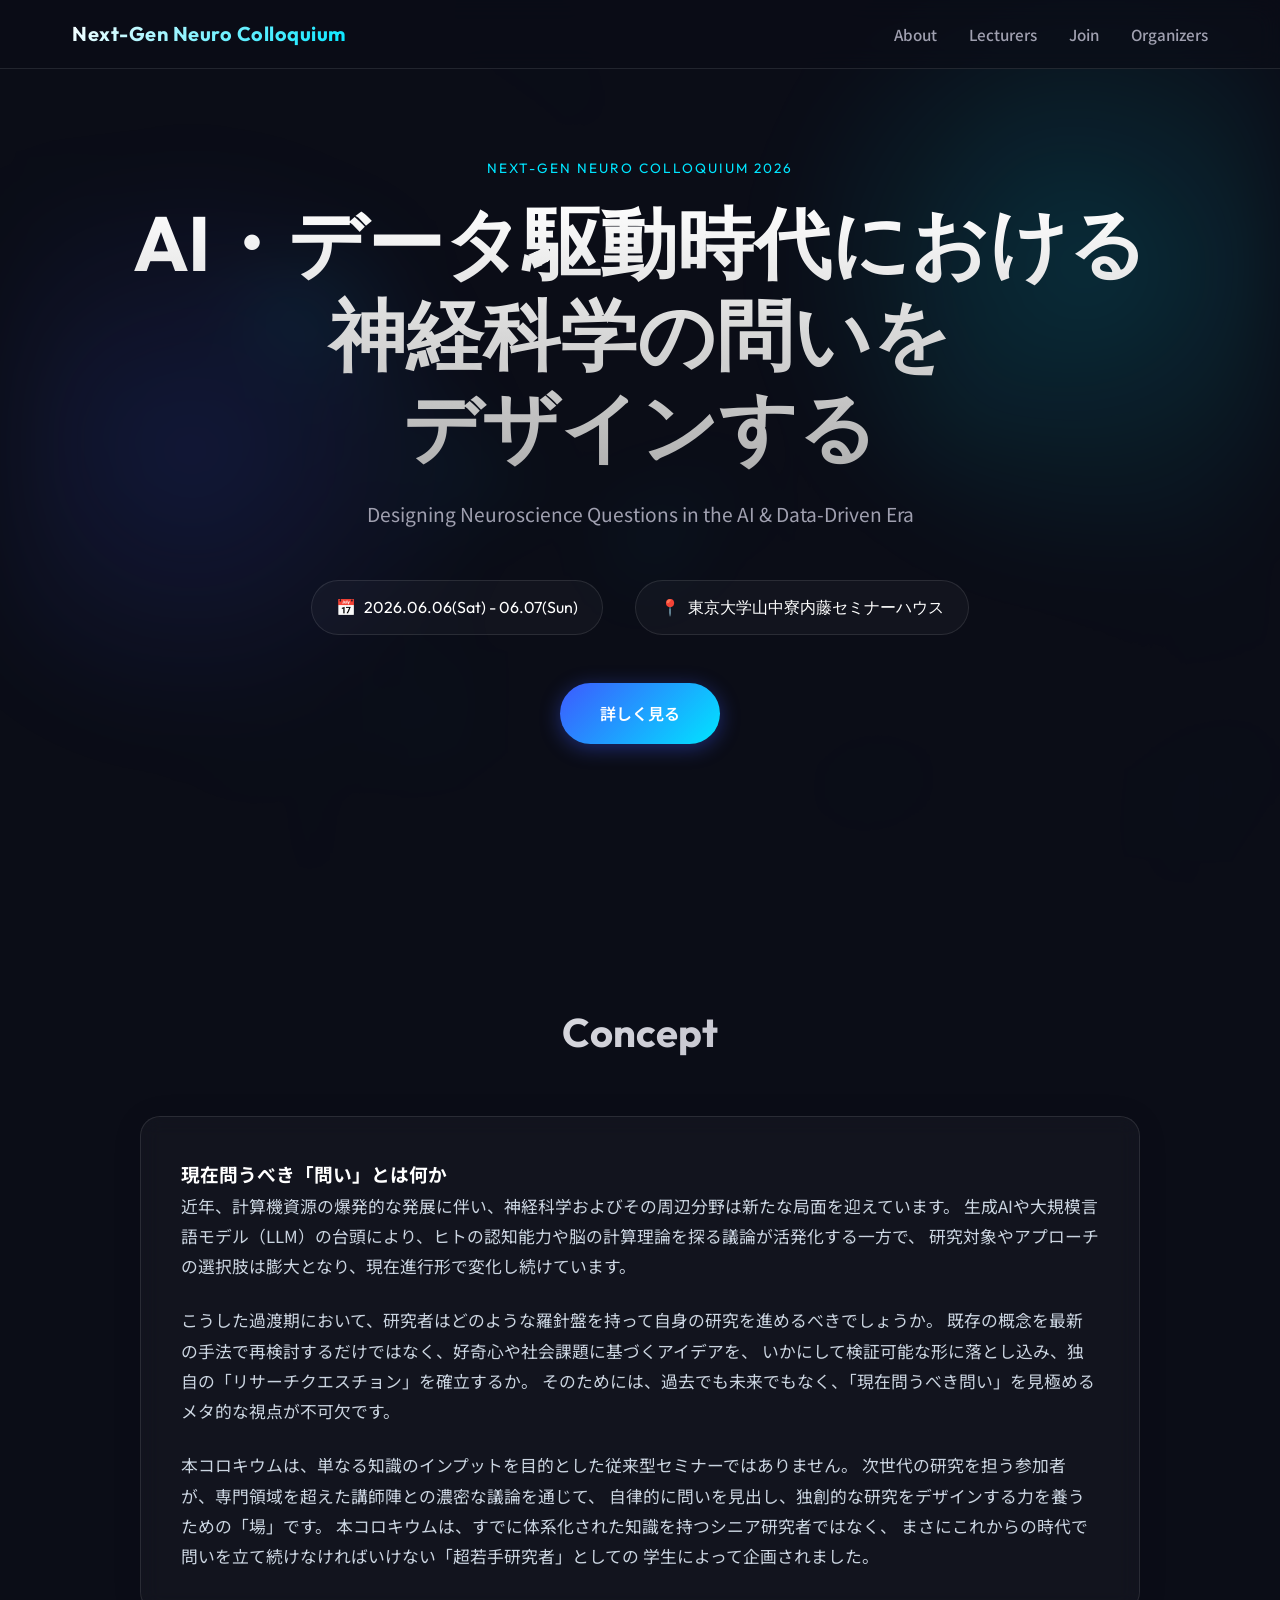
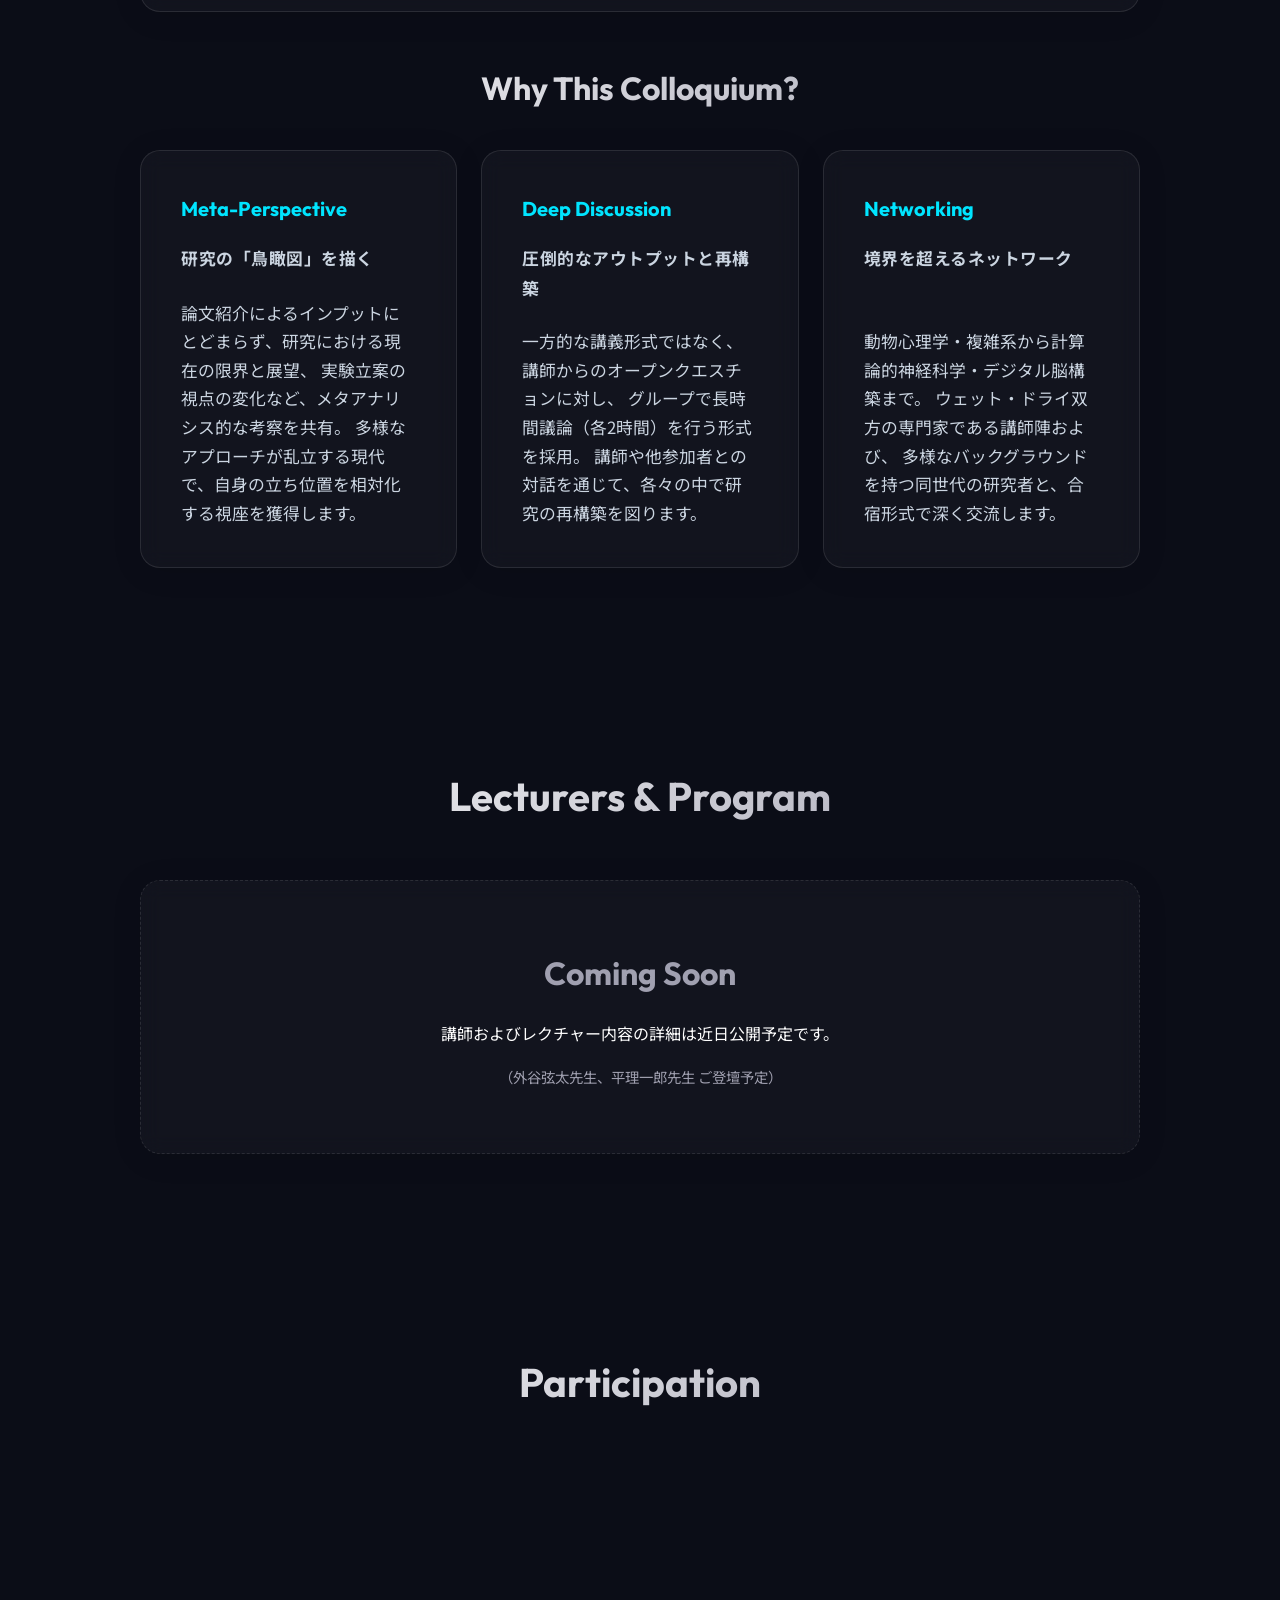
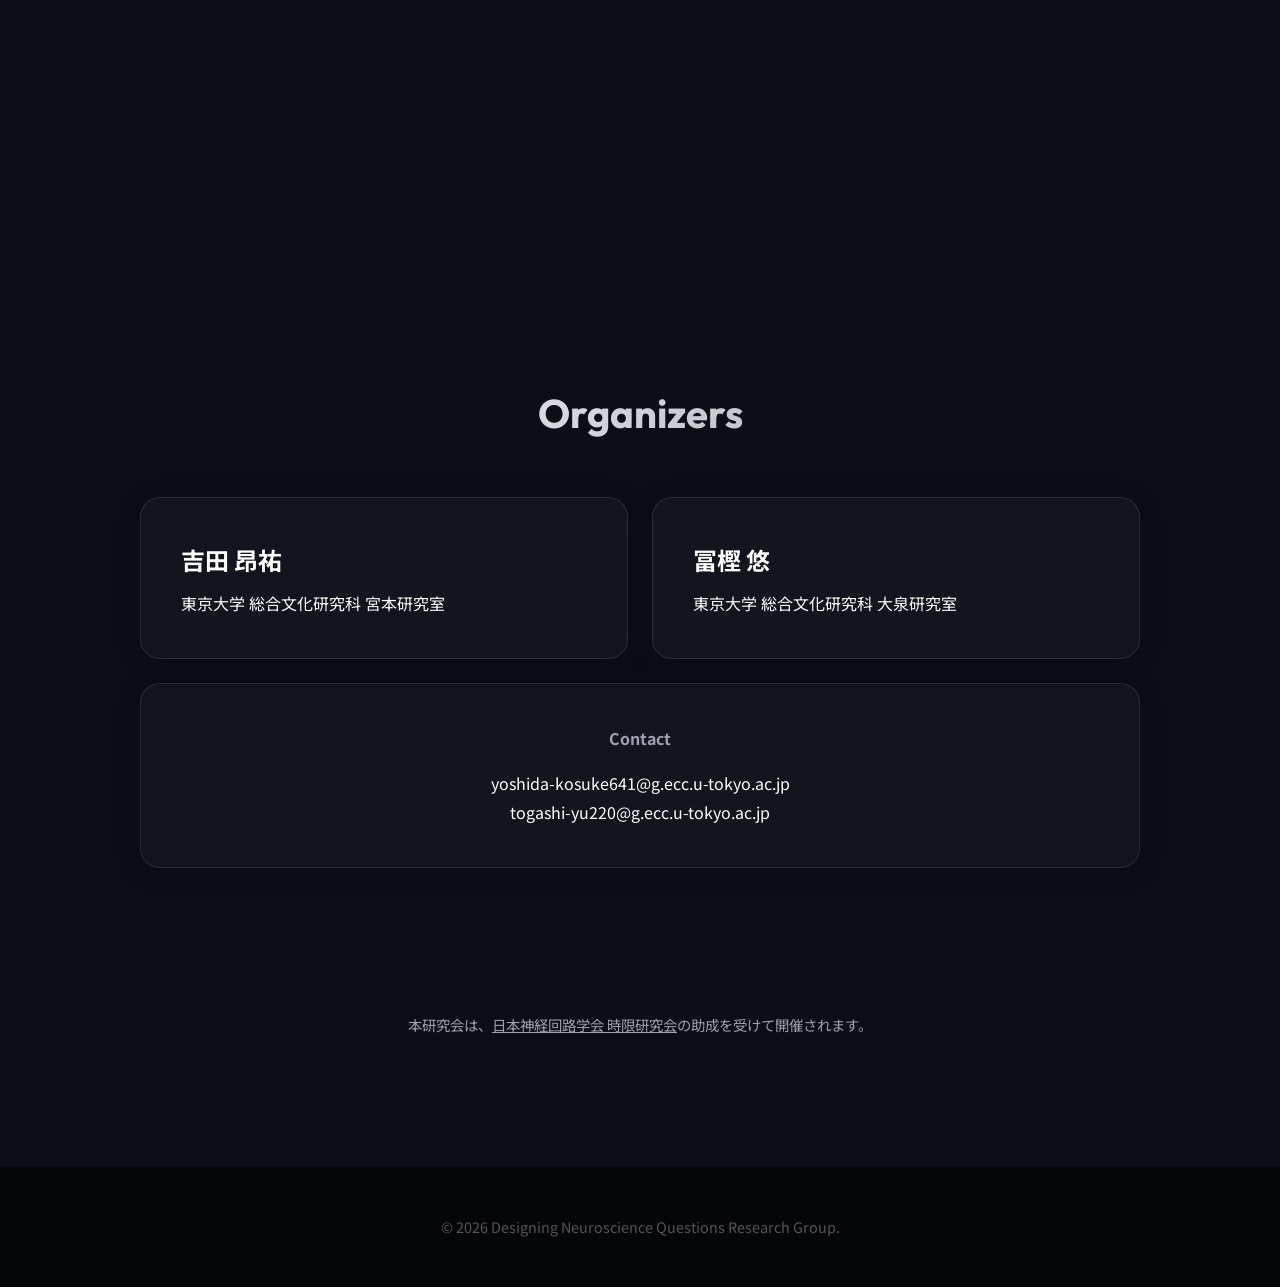
==== index.html @ 02b19051 "Initial commit" ====
<!DOCTYPE html>
<html lang="ja">

<head>
    <meta charset="UTF-8">
    <meta name="viewport" content="width=device-width, initial-scale=1.0">
    <title>AI・データ駆動時代における神経科学の問いをデザインする若手研究会</title>
    <meta name="description" content="AI・データ駆動時代における神経科学の問いをデザインする若手研究会。2026年6月6日-7日、東京大学山中寮内藤セミナーハウスにて開催。">
    <meta name="robots" content="noindex, nofollow">

    <!-- Fonts -->
    <link rel="preconnect" href="https://fonts.googleapis.com">
    <link rel="preconnect" href="https://fonts.gstatic.com" crossorigin>
    <link
        href="https://fonts.googleapis.com/css2?family=Noto+Sans+JP:wght@300;400;500;700&family=Outfit:wght@300;400;600;700&display=swap"
        rel="stylesheet">

    <link rel="stylesheet" href="style.css">
</head>

<body>
    <div class="background-canvas" id="canvas-container"></div>

    <nav class="glass-nav">
        <div class="nav-content">
            <div class="logo">Next-Gen Neuro Colloquium</div>
            <ul class="nav-links">
                <li><a href="#about">About</a></li>
                <li><a href="#lecturers">Lecturers</a></li>
                <li><a href="#join">Join</a></li>
                <li><a href="#organizers">Organizers</a></li>
            </ul>
        </div>
    </nav>

    <main>
        <section id="hero">
            <div class="hero-content fade-in-up">
                <span class="eyebrow">Next-Gen Neuro Colloquium 2026</span>
                <h1>AI・データ駆動時代における<br>神経科学の問いを<br>デザインする</h1>
                <p class="subtitle">Designing Neuroscience Questions in the AI & Data-Driven Era</p>

                <div class="event-details">
                    <div class="detail-item">
                        <span class="icon">📅</span>
                        <span>2026.06.06(Sat) - 06.07(Sun)</span>
                    </div>
                    <div class="detail-item">
                        <span class="icon">📍</span>
                        <span>東京大学山中寮内藤セミナーハウス</span>
                    </div>
                </div>

                <a href="#about" class="cta-button">詳しく見る</a>
            </div>
        </section>

        <section id="about">
            <div class="container">
                <h2 class="section-title">Concept</h2>
                <div class="card glass-card fade-in-observe">
                    <h3>現在問うべき「問い」とは何か</h3>
                    <p>
                        近年、計算機資源の爆発的な発展に伴い、神経科学およびその周辺分野は新たな局面を迎えています。
                        生成AIや大規模言語モデル（LLM）の台頭により、ヒトの認知能力や脳の計算理論を探る議論が活発化する一方で、
                        研究対象やアプローチの選択肢は膨大となり、現在進行形で変化し続けています。
                    </p>
                    <p>
                        こうした過渡期において、研究者はどのような羅針盤を持って自身の研究を進めるべきでしょうか。
                        既存の概念を最新の手法で再検討するだけではなく、好奇心や社会課題に基づくアイデアを、
                        いかにして検証可能な形に落とし込み、独自の「リサーチクエスチョン」を確立するか。
                        そのためには、過去でも未来でもなく、「現在問うべき問い」を見極めるメタ的な視点が不可欠です。
                    </p>
                    <p>
                        本コロキウムは、単なる知識のインプットを目的とした従来型セミナーではありません。
                        次世代の研究を担う参加者が、専門領域を超えた講師陣との濃密な議論を通じて、
                        自律的に問いを見出し、独創的な研究をデザインする力を養うための「場」です。
                        本コロキウムは、すでに体系化された知識を持つシニア研究者ではなく、
                        まさにこれからの時代で問いを立て続けなければいけない「超若手研究者」としての
                        学生によって企画されました。
                    </p>
                </div>

                <h3 class="section-subtitle mt-4">Why This Colloquium?</h3>
                <div class="features-grid">
                    <div class="feature-card glass-card fade-in-observe">
                        <h4>Meta-Perspective</h4>
                        <p class="feature-desc">研究の「鳥瞰図」を描く</p>
                        <p>
                            論文紹介によるインプットにとどまらず、研究における現在の限界と展望、
                            実験立案の視点の変化など、メタアナリシス的な考察を共有。
                            多様なアプローチが乱立する現代で、自身の立ち位置を相対化する視座を獲得します。
                        </p>
                    </div>
                    <div class="feature-card glass-card fade-in-observe">
                        <h4>Deep Discussion</h4>
                        <p class="feature-desc">圧倒的なアウトプットと再構築</p>
                        <p>
                            一方的な講義形式ではなく、講師からのオープンクエスチョンに対し、
                            グループで長時間議論（各2時間）を行う形式を採用。
                            講師や他参加者との対話を通じて、各々の中で研究の再構築を図ります。
                        </p>
                    </div>
                    <div class="feature-card glass-card fade-in-observe">
                        <h4>Networking</h4>
                        <p class="feature-desc">境界を超えるネットワーク</p>
                        <p>
                            動物心理学・複雑系から計算論的神経科学・デジタル脳構築まで。
                            ウェット・ドライ双方の専門家である講師陣および、
                            多様なバックグラウンドを持つ同世代の研究者と、合宿形式で深く交流します。
                        </p>
                    </div>
                </div>
            </div>
        </section>

        <section id="lecturers">
            <div class="container">
                <h2 class="section-title">Lecturers & Program</h2>
                <div class="card glass-card tba-card fade-in-observe">
                    <div class="tba-content">
                        <h3>Coming Soon</h3>
                        <p>講師およびレクチャー内容の詳細は近日公開予定です。</p>
                        <p class="small-text">（外谷弦太先生、平理一郎先生 ご登壇予定）</p>
                    </div>
                </div>
            </div>
        </section>

        <section id="join">
            <div class="container">
                <h2 class="section-title">Participation</h2>
                <div class="card glass-card tba-card fade-in-observe">
                    <div class="tba-content">
                        <h3>Coming Soon</h3>
                        <p>参加募集の詳細は近日公開予定です。</p>
                        <ul class="participation-preview">
                            <li>定員：20名（予定）</li>
                            <li>対象：大学生・大学院生</li>
                            <li>費用：交通費・懇親会費のみ自己負担（宿泊費・会場費は無料）</li>
                        </ul>
                    </div>
                </div>
            </div>
        </section>

        <section id="organizers">
            <div class="container">
                <h2 class="section-title">Organizers</h2>
                <div class="organizers-grid">
                    <div class="organizer-card glass-card fade-in-observe">
                        <h3>吉田 昂祐</h3>
                        <p class="affiliation">東京大学 総合文化研究科 宮本研究室</p>
                    </div>
                    <div class="organizer-card glass-card fade-in-observe">
                        <h3>冨樫 悠</h3>
                        <p class="affiliation">東京大学 総合文化研究科 大泉研究室</p>
                    </div>
                </div>
                <div class="contact-info glass-card mt-4 fade-in-observe">
                    <h4>Contact</h4>
                    <p>yoshida-kosuke641@g.ecc.u-tokyo.ac.jp</p>
                    <p>togashi-yu220@g.ecc.u-tokyo.ac.jp</p>
                </div>
            </div>
        </section>

        <section id="support">
            <div class="container" style="text-align: center; margin-top: -4rem; margin-bottom: 2rem;">
                <p class="small-text">
                    本研究会は、<a href="https://jnns.org/events/jigen/" target="_blank"
                        style="color: var(--text-secondary); text-decoration: underline;">日本神経回路学会
                        時限研究会</a>の助成を受けて開催されます。
                </p>
            </div>
        </section>
    </main>

    <footer>
        <p>&copy; 2026 Designing Neuroscience Questions Research Group.</p>
    </footer>

    <script src="script.js"></script>
</body>

</html>
---- style.css ----
:root {
    --bg-color: #0b0d17;
    --accent-primary: #3d5afe;
    /* Electric Blueish */
    --accent-secondary: #00e5ff;
    /* Cyan */
    --text-primary: #ffffff;
    --text-secondary: #a0a0b0;
    --glass-bg: rgba(255, 255, 255, 0.03);
    --glass-border: rgba(255, 255, 255, 0.1);
    --glass-highlight: rgba(255, 255, 255, 0.05);
    --font-heading: 'Outfit', sans-serif;
    --font-body: 'Noto Sans JP', sans-serif;
}

* {
    margin: 0;
    padding: 0;
    box-sizing: border-box;
}

body {
    background-color: var(--bg-color);
    color: var(--text-primary);
    font-family: var(--font-body);
    line-height: 1.8;
    overflow-x: hidden;
    position: relative;
    -webkit-font-smoothing: antialiased;
}

/* Background Animation Placeholder using CSS Gradients */
.background-canvas {
    position: fixed;
    top: 0;
    left: 0;
    width: 100vw;
    height: 100vh;
    z-index: -1;
    background:
        radial-gradient(circle at 15% 50%, rgba(61, 90, 254, 0.15), transparent 25%),
        radial-gradient(circle at 85% 30%, rgba(0, 229, 255, 0.15), transparent 25%);
    filter: blur(40px);
    animation: bgPulse 10s ease-in-out infinite alternate;
}

@keyframes bgPulse {
    0% {
        transform: scale(1);
        opacity: 0.8;
    }

    100% {
        transform: scale(1.1);
        opacity: 1;
    }
}

/* Navigation */
.glass-nav {
    position: fixed;
    top: 0;
    width: 100%;
    z-index: 100;
    background: rgba(11, 13, 23, 0.7);
    backdrop-filter: blur(12px);
    -webkit-backdrop-filter: blur(12px);
    border-bottom: 1px solid var(--glass-border);
    padding: 1rem 0;
    transition: all 0.3s ease;
}

.nav-content {
    max-width: 1200px;
    margin: 0 auto;
    display: flex;
    justify-content: space-between;
    align-items: center;
    padding: 0 2rem;
}

.logo {
    font-family: var(--font-heading);
    font-weight: 700;
    font-size: 1.25rem;
    background: linear-gradient(135deg, #fff, var(--accent-secondary));
    -webkit-background-clip: text;
    -webkit-text-fill-color: transparent;
    letter-spacing: 0.5px;
}

.nav-links {
    list-style: none;
    display: flex;
    gap: 2rem;
}

.nav-links a {
    color: var(--text-secondary);
    text-decoration: none;
    font-size: 0.95rem;
    font-weight: 500;
    transition: color 0.3s ease;
}

.nav-links a:hover {
    color: var(--accent-secondary);
}

/* Hero Section */
#hero {
    min-height: 100vh;
    display: flex;
    flex-direction: column;
    justify-content: center;
    align-items: center;
    text-align: center;
    padding: 2rem;
    position: relative;
}

.eyebrow {
    font-family: var(--font-heading);
    color: var(--accent-secondary);
    text-transform: uppercase;
    letter-spacing: 2px;
    font-size: 0.85rem;
    margin-bottom: 1rem;
    display: block;
}

h1 {
    font-family: var(--font-heading);
    font-size: clamp(2.5rem, 6vw, 5rem);
    font-weight: 700;
    line-height: 1.2;
    margin-bottom: 1.5rem;
    background: linear-gradient(180deg, #fff, #b0b0b0);
    -webkit-background-clip: text;
    -webkit-text-fill-color: transparent;
}

.subtitle {
    font-size: clamp(1rem, 2vw, 1.2rem);
    color: var(--text-secondary);
    margin-bottom: 3rem;
    max-width: 600px;
    margin-left: auto;
    margin-right: auto;
}

.event-details {
    display: flex;
    flex-wrap: wrap;
    justify-content: center;
    gap: 2rem;
    margin-bottom: 3rem;
    font-family: var(--font-heading);
}

.detail-item {
    display: flex;
    align-items: center;
    gap: 0.5rem;
    background: var(--glass-bg);
    padding: 0.75rem 1.5rem;
    border-radius: 50px;
    border: 1px solid var(--glass-border);
}

.cta-button {
    display: inline-block;
    padding: 1rem 2.5rem;
    background: linear-gradient(135deg, var(--accent-primary), var(--accent-secondary));
    color: #fff;
    text-decoration: none;
    border-radius: 50px;
    font-weight: 600;
    transition: transform 0.3s ease, box-shadow 0.3s ease;
    box-shadow: 0 4px 20px rgba(61, 90, 254, 0.4);
}

.cta-button:hover {
    transform: translateY(-2px);
    box-shadow: 0 8px 30px rgba(61, 90, 254, 0.6);
}

/* Sections */
section {
    padding: 6rem 2rem;
}

.container {
    max-width: 1000px;
    margin: 0 auto;
}

.section-title {
    font-family: var(--font-heading);
    font-size: 2.5rem;
    text-align: center;
    margin-bottom: 3rem;
    background: linear-gradient(135deg, #fff, var(--text-secondary));
    -webkit-background-clip: text;
    -webkit-text-fill-color: transparent;
}

/* Cards & Glassmorphism */
.glass-card {
    background: var(--glass-bg);
    border: 1px solid var(--glass-border);
    backdrop-filter: blur(10px);
    -webkit-backdrop-filter: blur(10px);
    padding: 2.5rem;
    border-radius: 20px;
    transition: transform 0.3s ease, border-color 0.3s ease;
    box-shadow: 0 4px 30px rgba(0, 0, 0, 0.1);
}

.glass-card:hover {
    border-color: rgba(61, 90, 254, 0.3);
    background: var(--glass-highlight);
}

#about p {
    margin-bottom: 1.5rem;
    color: #cbd5e1;
    font-size: 1.05rem;
}

#about p:last-child {
    margin-bottom: 0;
}

.features-grid {
    display: grid;
    grid-template-columns: repeat(auto-fit, minmax(280px, 1fr));
    gap: 1.5rem;
    margin-top: 2rem;
}

.feature-card h4 {
    font-family: var(--font-heading);
    font-size: 1.25rem;
    color: var(--accent-secondary);
    margin-bottom: 1rem;
}

.tba-card {
    text-align: center;
    padding: 4rem 2rem;
    border-style: dashed;
    border-color: var(--glass-border);
}

.tba-content h3 {
    font-family: var(--font-heading);
    font-size: 2rem;
    margin-bottom: 1rem;
    color: var(--text-secondary);
}

.organizers-grid {
    display: grid;
    grid-template-columns: repeat(auto-fit, minmax(300px, 1fr));
    gap: 1.5rem;
}

.organizer-card h3 {
    font-size: 1.5rem;
    margin-bottom: 0.5rem;
}

.contact-info {
    text-align: center;
    margin-top: 2rem;
}

.contact-info h4 {
    color: var(--text-secondary);
    margin-bottom: 1rem;
}

footer {
    text-align: center;
    padding: 3rem 1rem;
    background: #05060a;
    color: #555;
    font-size: 0.9rem;
}

/* Utilities */
.mt-4 {
    margin-top: 1.5rem;
}

.small-text {
    font-size: 0.9rem;
    color: var(--text-secondary);
    margin-top: 1rem;
}

/* Animations */
.fade-in-up {
    animation: fadeInUp 1s ease-out forwards;
}

@keyframes fadeInUp {
    from {
        opacity: 0;
        transform: translateY(30px);
    }

    to {
        opacity: 1;
        transform: translateY(0);
    }
}

.fade-in-observe {
    opacity: 0;
    transform: translateY(20px);
    transition: opacity 0.8s ease-out, transform 0.8s ease-out;
}

.fade-in-observe.visible {
    opacity: 1;
    transform: translateY(0);
}

/* Responsiveness */
@media (max-width: 768px) {
    .nav-links {
        display: none;
    }

    h1 {
        font-size: 2.5rem;
    }

    .hero-content {
        width: 100%;
    }

    .card {
        padding: 1.5rem;
    }
}

/* Added Styles for Enhanced Features */
.section-subtitle {
    font-family: var(--font-heading);
    font-size: 2rem;
    text-align: center;
    margin-bottom: 2rem;
    margin-top: 3rem;
    background: linear-gradient(135deg, #fff, var(--text-secondary));
    -webkit-background-clip: text;
    -webkit-text-fill-color: transparent;
}

.feature-card {
    display: flex;
    flex-direction: column;
    height: 100%;
}

.feature-desc {
    font-weight: 700;
    color: var(--accent-secondary);
    margin-bottom: 0.8rem;
    font-size: 1.05rem;
    letter-spacing: 0.5px;
}

.feature-card p:last-child {
    font-size: 0.95rem;
    color: var(--text-secondary);
    line-height: 1.7;
    margin-top: auto;
}
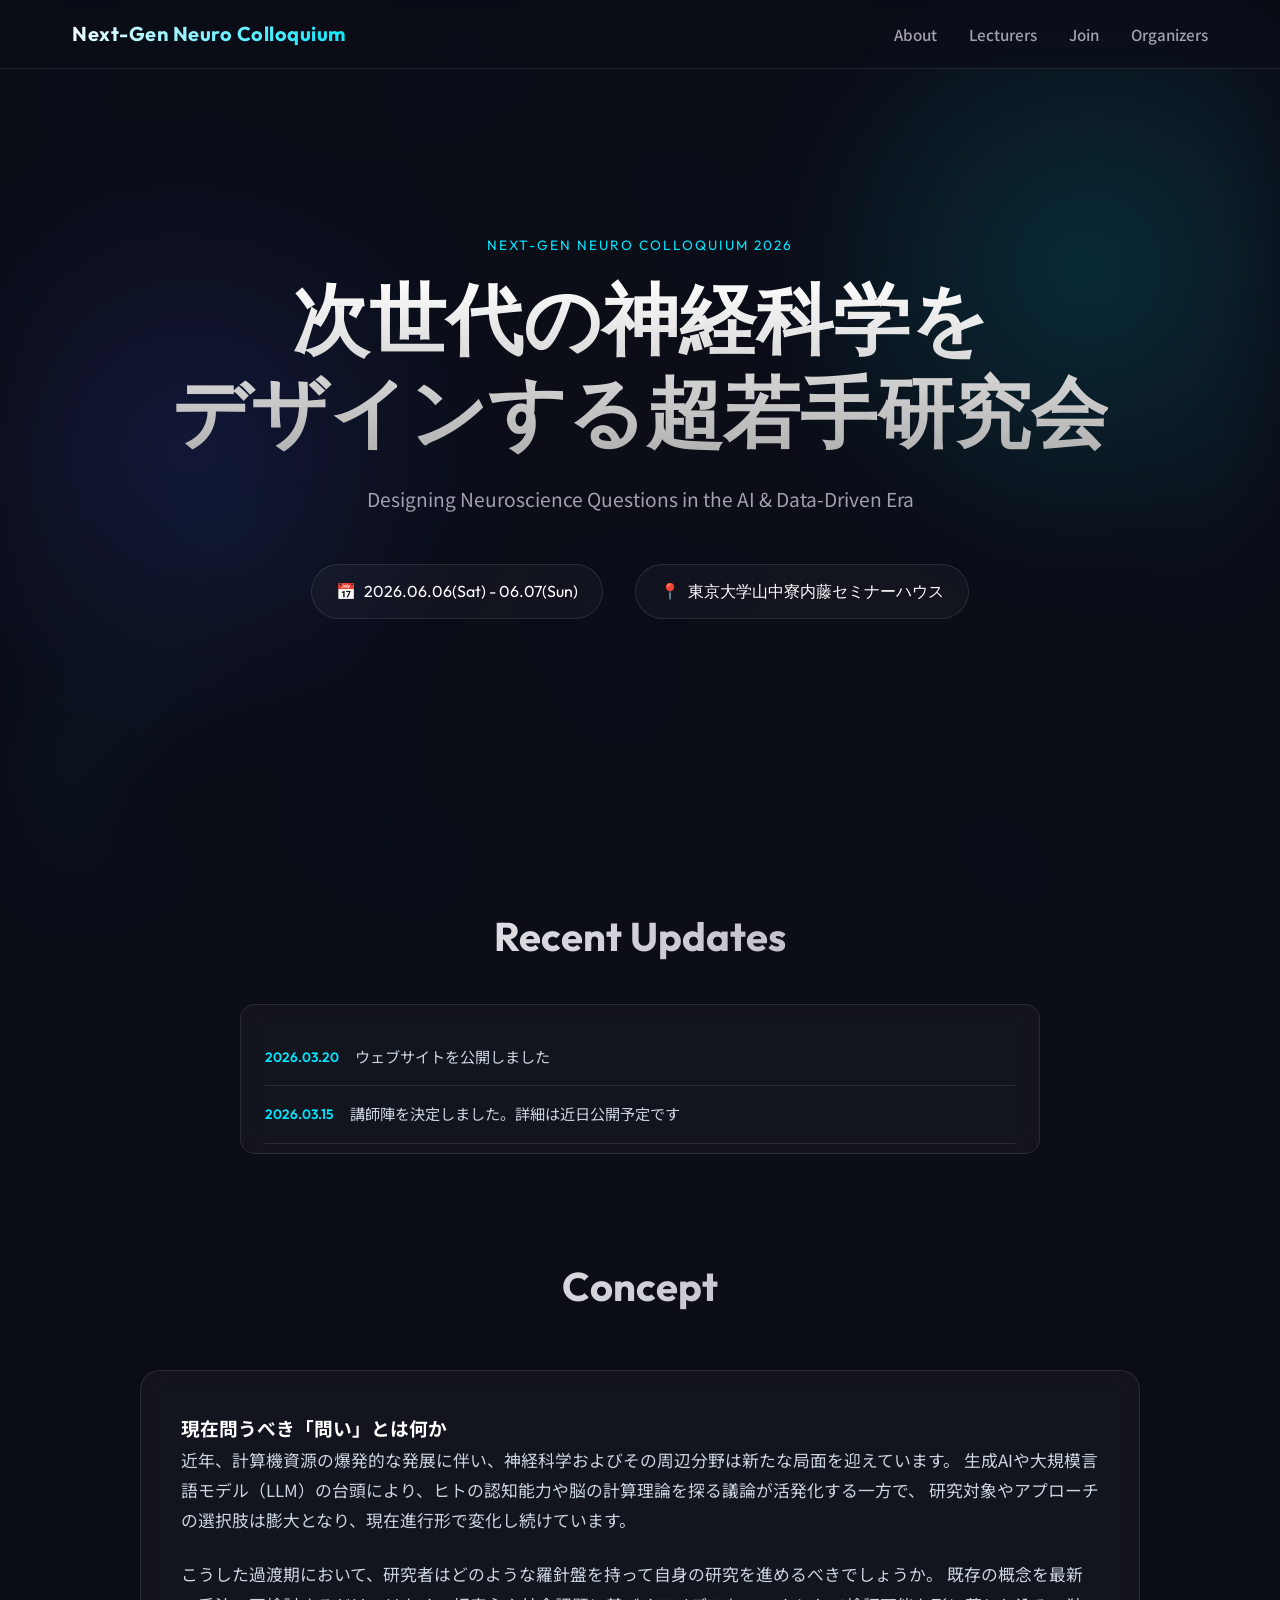
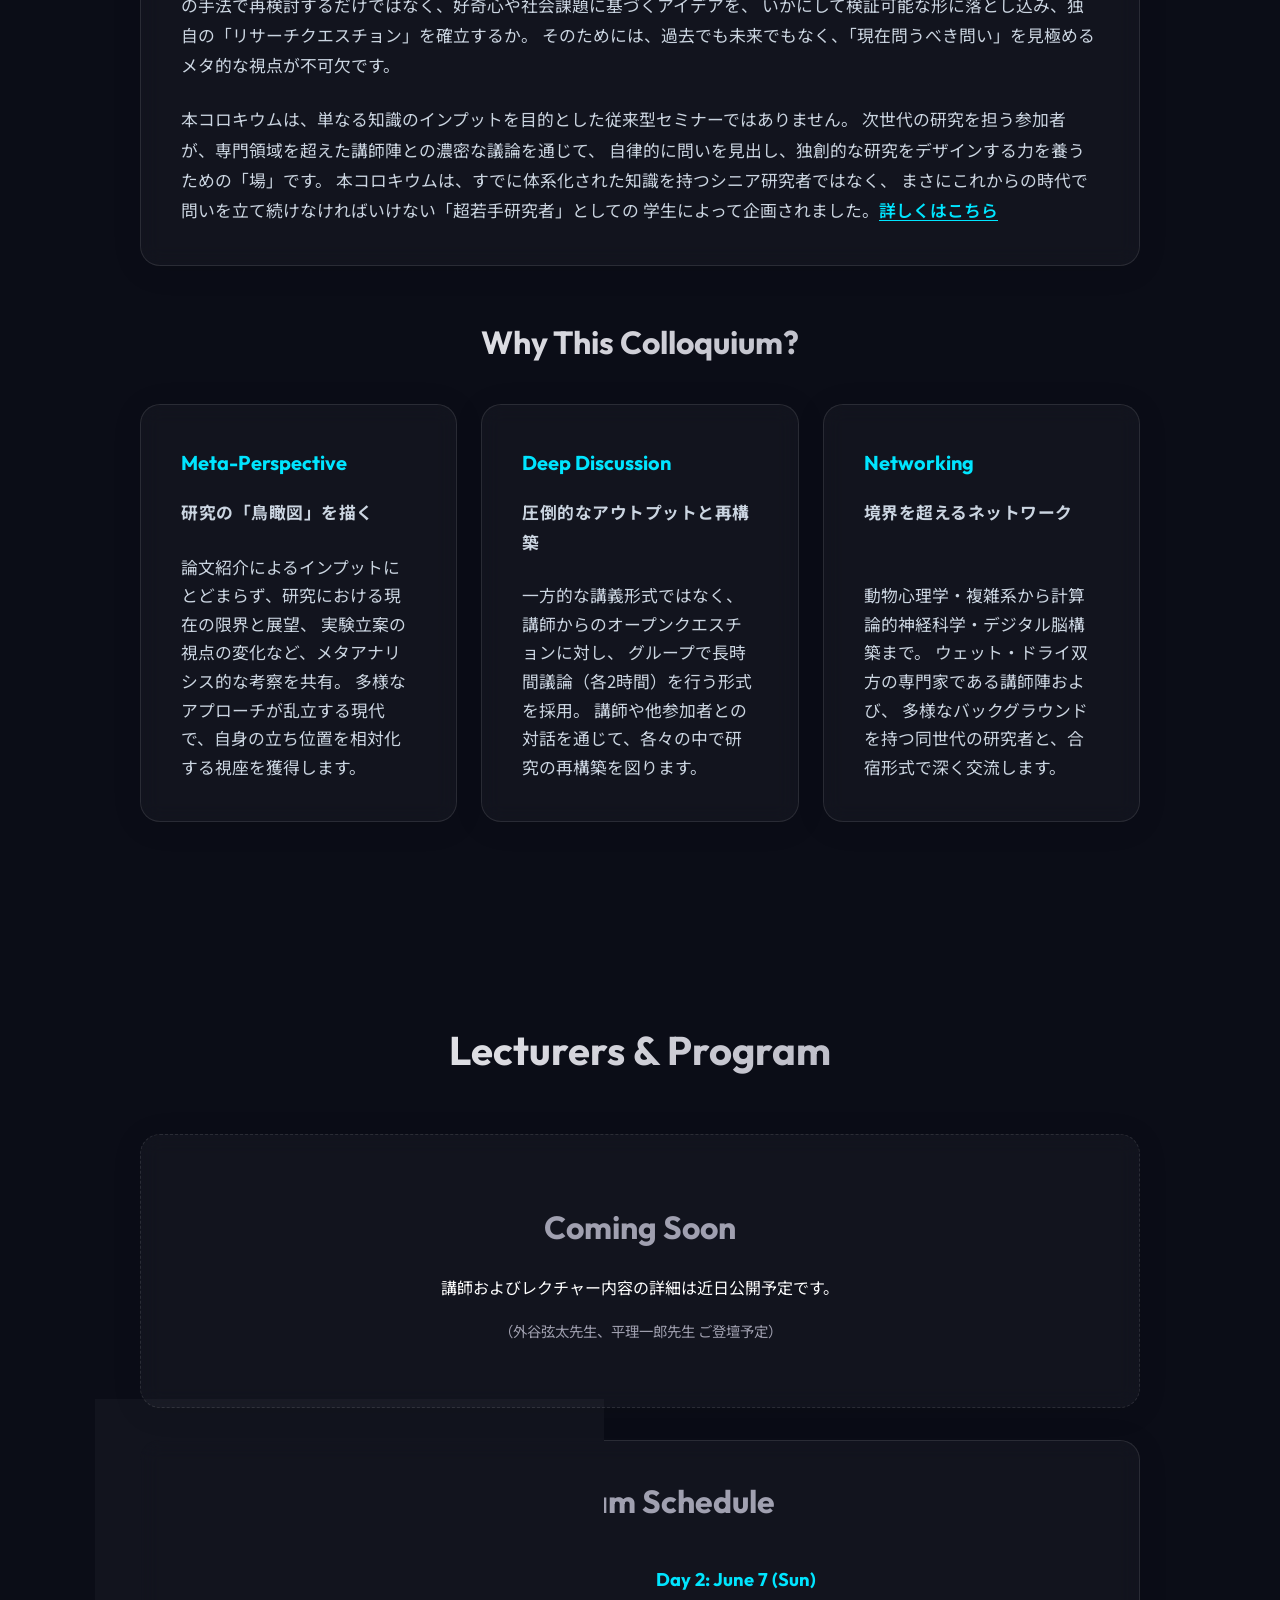
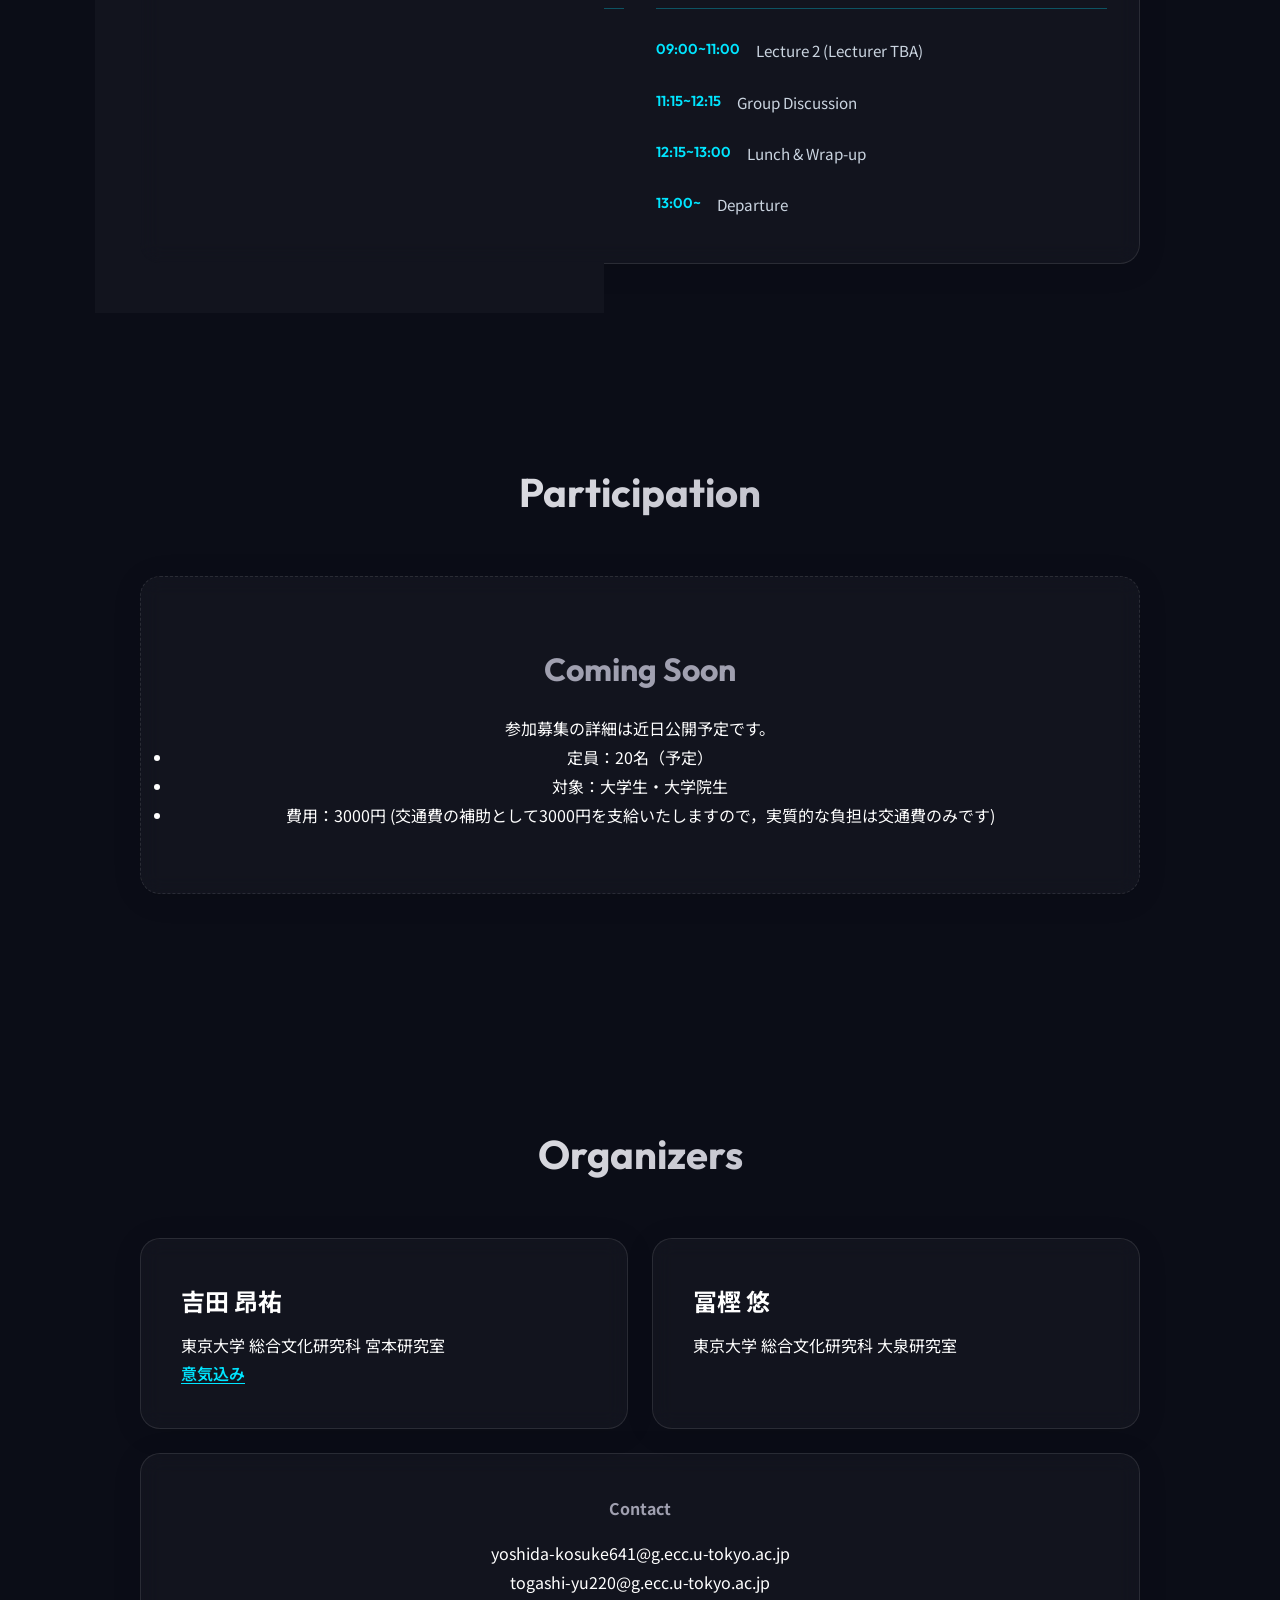
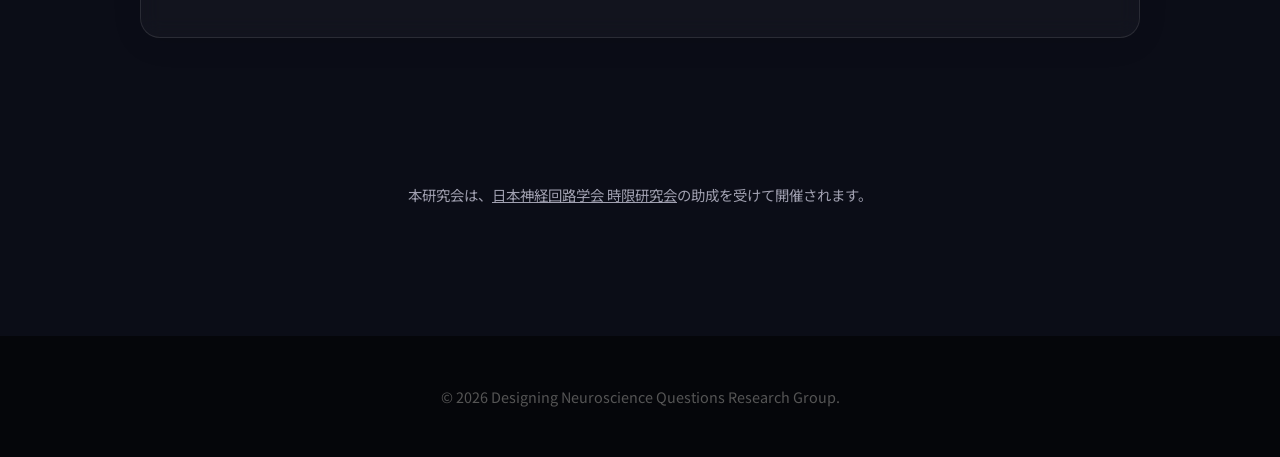
==== commit 7bbf183d: "Added Schedule and Rcent Updates" ====
--- a/index.html
+++ b/index.html
@@ -37,7 +37,7 @@
         <section id="hero">
             <div class="hero-content fade-in-up">
                 <span class="eyebrow">Next-Gen Neuro Colloquium 2026</span>
-                <h1>AI・データ駆動時代における<br>神経科学の問いを<br>デザインする</h1>
+                <h1>次世代の神経科学を<br>デザインする超若手研究会</h1>
                 <p class="subtitle">Designing Neuroscience Questions in the AI & Data-Driven Era</p>
 
                 <div class="event-details">
@@ -51,7 +51,31 @@
                     </div>
                 </div>
 
-                <a href="#about" class="cta-button">詳しく見る</a>
+                <!-- <a href="#about" class="cta-button">詳しく見る</a> -->
+            </div>
+        </section>
+
+        <section id="updates">
+            <div class="container">
+                <h2 class="section-title">Recent Updates</h2>
+                <div class="updates-scroll">
+                    <div class="update-item">
+                        <span class="update-date">2026.03.20</span>
+                        <span class="update-content">ウェブサイトを公開しました</span>
+                    </div>
+                    <div class="update-item">
+                        <span class="update-date">2026.03.15</span>
+                        <span class="update-content">講師陣を決定しました。詳細は近日公開予定です</span>
+                    </div>
+                    <div class="update-item">
+                        <span class="update-date">2026.03.10</span>
+                        <span class="update-content">参加募集の詳細を決定しました</span>
+                    </div>
+                    <div class="update-item">
+                        <span class="update-date">2026.03.01</span>
+                        <span class="update-content">本研究会の開催が決定しました</span>
+                    </div>
+                </div>
             </div>
         </section>
 
@@ -77,7 +101,7 @@
                         自律的に問いを見出し、独創的な研究をデザインする力を養うための「場」です。
                         本コロキウムは、すでに体系化された知識を持つシニア研究者ではなく、
                         まさにこれからの時代で問いを立て続けなければいけない「超若手研究者」としての
-                        学生によって企画されました。
+                        学生によって企画されました。<a href="concept-detail.html" class="concept-link">詳しくはこちら</a>
                     </p>
                 </div>
 
@@ -124,6 +148,51 @@
                         <p class="small-text">（外谷弦太先生、平理一郎先生 ご登壇予定）</p>
                     </div>
                 </div>
+                <div class="card glass-card schedule-card fade-in-observe">
+                    <div class="schedule-title">
+                        <h3>Program Schedule</h3>
+                    </div>
+                    <div class="schedule-grid">
+                        <div class="schedule-day">
+                            <h4>Day 1: June 6 (Sat)</h4>
+                            <div class="schedule-item">
+                                <span class="schedule-time">13:00~14:00</span>
+                                <span class="schedule-content">Opening & Icebreaker</span>
+                            </div>
+                            <div class="schedule-item">
+                                <span class="schedule-time">14:00~16:00</span>
+                                <span class="schedule-content">Lecture 1 (Lecturer TBA)</span>
+                            </div>
+                            <div class="schedule-item">
+                                <span class="schedule-time">16:15~17:15</span>
+                                <span class="schedule-content">Group Discussion</span>
+                            </div>
+                            <div class="schedule-item">
+                                <span class="schedule-time">18:00~19:30</span>
+                                <span class="schedule-content">Dinner & Networking</span>
+                            </div>
+                        </div>
+                        <div class="schedule-day">
+                            <h4>Day 2: June 7 (Sun)</h4>
+                            <div class="schedule-item">
+                                <span class="schedule-time">09:00~11:00</span>
+                                <span class="schedule-content">Lecture 2 (Lecturer TBA)</span>
+                            </div>
+                            <div class="schedule-item">
+                                <span class="schedule-time">11:15~12:15</span>
+                                <span class="schedule-content">Group Discussion</span>
+                            </div>
+                            <div class="schedule-item">
+                                <span class="schedule-time">12:15~13:00</span>
+                                <span class="schedule-content">Lunch & Wrap-up</span>
+                            </div>
+                            <div class="schedule-item">
+                                <span class="schedule-time">13:00~</span>
+                                <span class="schedule-content">Departure</span>
+                            </div>
+                        </div>
+                    </div>
+                </div>
             </div>
         </section>
 
@@ -137,7 +206,7 @@
                         <ul class="participation-preview">
                             <li>定員：20名（予定）</li>
                             <li>対象：大学生・大学院生</li>
-                            <li>費用：交通費・懇親会費のみ自己負担（宿泊費・会場費は無料）</li>
+                            <li>費用：3000円 (交通費の補助として3000円を支給いたしますので，実質的な負担は交通費のみです)</li>
                         </ul>
                     </div>
                 </div>
@@ -150,7 +219,8 @@
                 <div class="organizers-grid">
                     <div class="organizer-card glass-card fade-in-observe">
                         <h3>吉田 昂祐</h3>
-                        <p class="affiliation">東京大学 総合文化研究科 宮本研究室</p>
+                        <p class="affiliation">東京大学 総合文化研究科 宮本研究室 </p>
+                        <a href="concept-detail.html" class="concept-link">意気込み</a>
                     </div>
                     <div class="organizer-card glass-card fade-in-observe">
                         <h3>冨樫 悠</h3>
--- a/style.css
+++ b/style.css
@@ -232,6 +232,18 @@
     margin-bottom: 0;
 }
 
+.concept-link {
+    color: var(--accent-secondary);
+    text-decoration: underline;
+    text-underline-offset: 3px;
+    font-weight: 600;
+    transition: opacity 0.2s ease;
+}
+
+.concept-link:hover {
+    opacity: 0.8;
+}
+
 .features-grid {
     display: grid;
     grid-template-columns: repeat(auto-fit, minmax(280px, 1fr));
@@ -251,6 +263,7 @@
     padding: 4rem 2rem;
     border-style: dashed;
     border-color: var(--glass-border);
+    margin-bottom: 2rem;
 }
 
 .tba-content h3 {
@@ -378,4 +391,126 @@
     color: var(--text-secondary);
     line-height: 1.7;
     margin-top: auto;
+}
+
+/* Recent Updates Section */
+#updates {
+    padding: 0rem 2rem;
+}
+
+#updates .section-title {
+    margin-bottom: 2rem;
+}
+
+.updates-scroll {
+    max-width: 800px;
+    margin: 0 auto;
+    height: 150px;
+    overflow-y: scroll;
+    background: var(--glass-bg);
+    border: 1px solid var(--glass-border);
+    border-radius: 15px;
+    padding: 1.5rem;
+    backdrop-filter: blur(10px);
+    -webkit-backdrop-filter: blur(10px);
+}
+
+.updates-scroll::-webkit-scrollbar {
+    width: 6px;
+}
+
+.updates-scroll::-webkit-scrollbar-track {
+    background: transparent;
+}
+
+.updates-scroll::-webkit-scrollbar-thumb {
+    background: rgba(0, 229, 255, 0.4);
+    border-radius: 3px;
+}
+
+.updates-scroll::-webkit-scrollbar-thumb:hover {
+    background: rgba(0, 229, 255, 0.6);
+}
+
+.update-item {
+    display: flex;
+    gap: 1rem;
+    padding: 1rem 0;
+    border-bottom: 1px solid rgba(255, 255, 255, 0.1);
+    align-items: flex-start;
+}
+
+.update-item:last-child {
+    border-bottom: none;
+}
+
+.update-date {
+    font-family: var(--font-heading);
+    color: var(--accent-secondary);
+    font-weight: 600;
+    font-size: 0.85rem;
+    white-space: nowrap;
+    flex-shrink: 0;
+}
+
+.update-content {
+    color: #cbd5e1;
+    font-size: 0.95rem;
+    line-height: 1.5;
+}
+
+/* Schedule Section */
+.schedule-card {
+    padding: 2rem;
+}
+
+.schedule-grid {
+    display: grid;
+    grid-template-columns: 1fr 1fr;
+    gap: 2rem;
+}
+
+.schedule-day h4 {
+    font-family: var(--font-heading);
+    font-size: 1.15rem;
+    color: var(--accent-secondary);
+    margin-bottom: 1rem;
+    padding-bottom: 0.75rem;
+    border-bottom: 1px solid rgba(0, 229, 255, 0.3);
+}
+
+.schedule-item {
+    display: flex;
+    gap: 1rem;
+    padding: 0.75rem 0;
+    align-items: flex-start;
+}
+
+.schedule-time {
+    font-family: var(--font-heading);
+    color: var(--accent-secondary);
+    font-weight: 600;
+    font-size: 0.9rem;
+    white-space: nowrap;
+    flex-shrink: 0;
+}
+
+.schedule-content {
+    color: #cbd5e1;
+    font-size: 0.95rem;
+}
+
+@media (max-width: 768px) {
+    .schedule-grid {
+        grid-template-columns: 1fr;
+        gap: 1.5rem;
+    }
+}
+
+.schedule-title h3 {
+    font-family: var(--font-heading);
+    font-size: 2rem;
+    margin-bottom: 2rem;
+    color: var(--text-secondary);
+    text-align: center;
 }
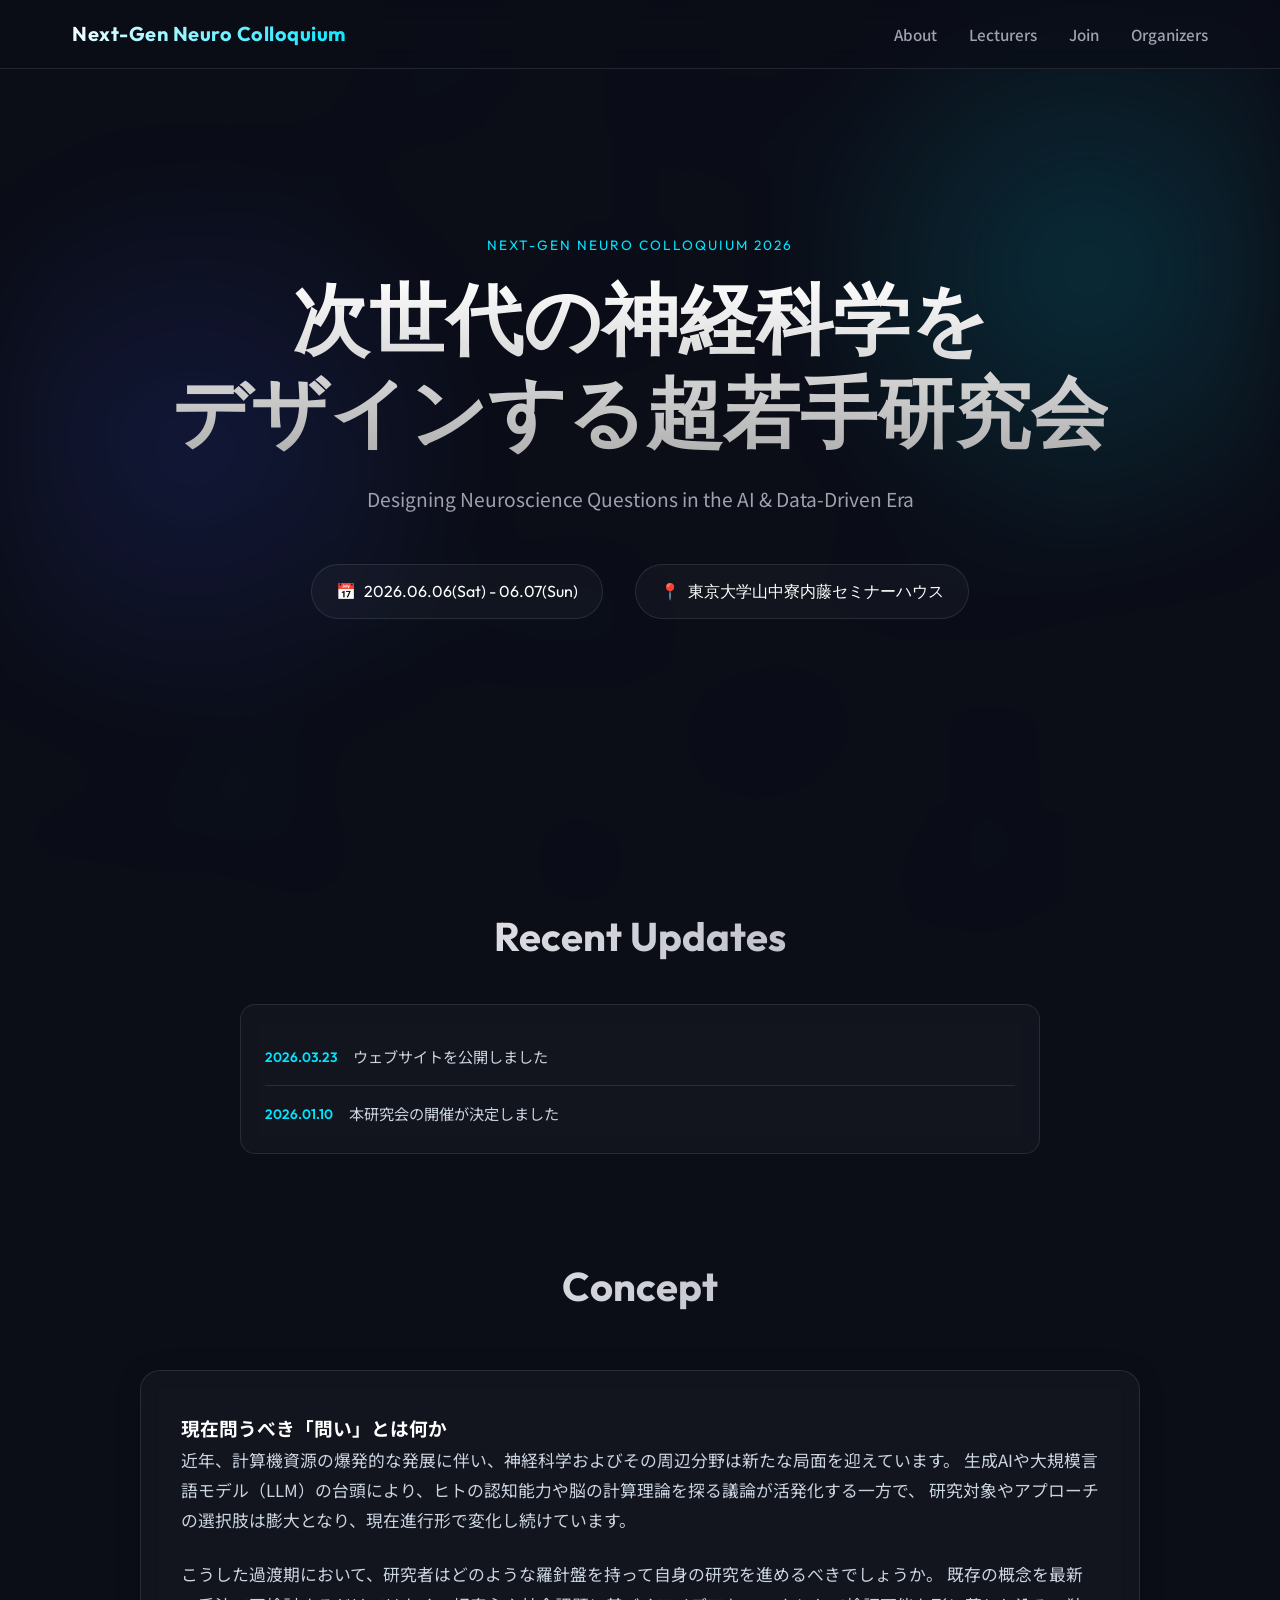
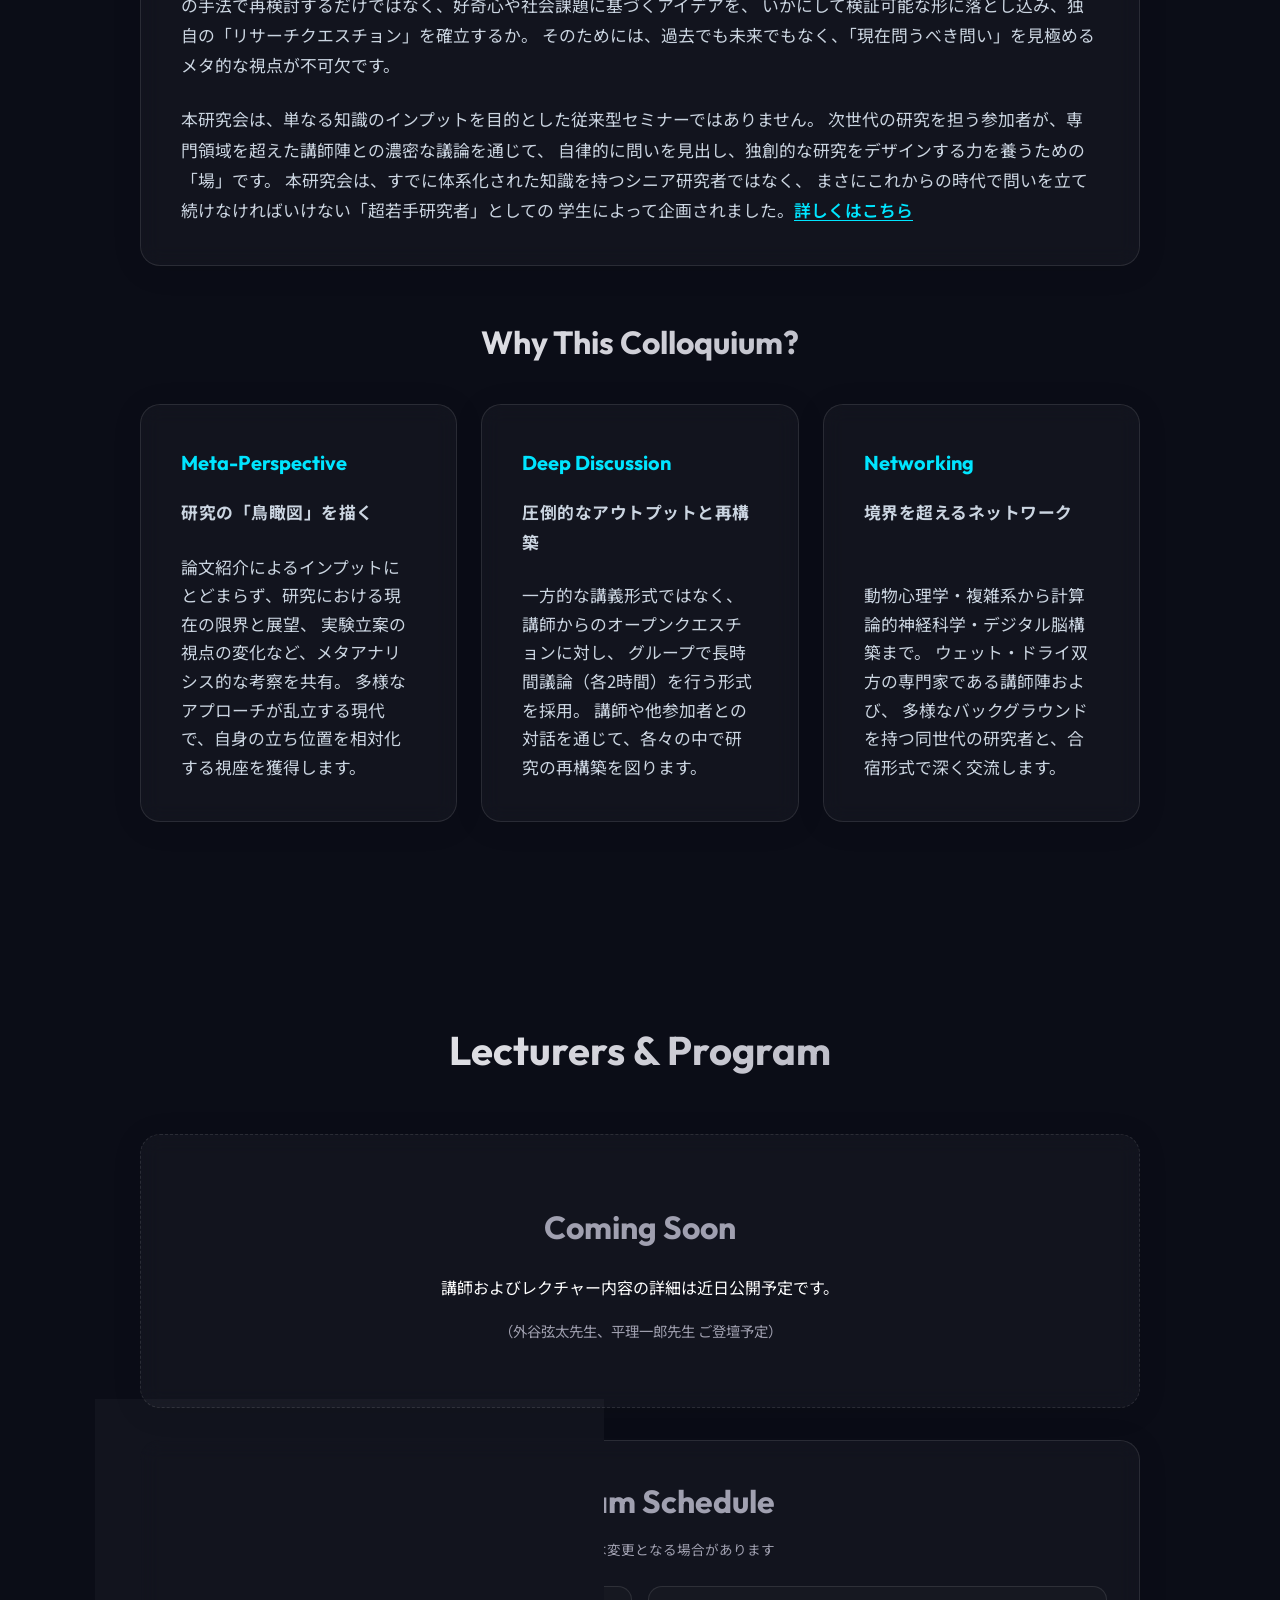
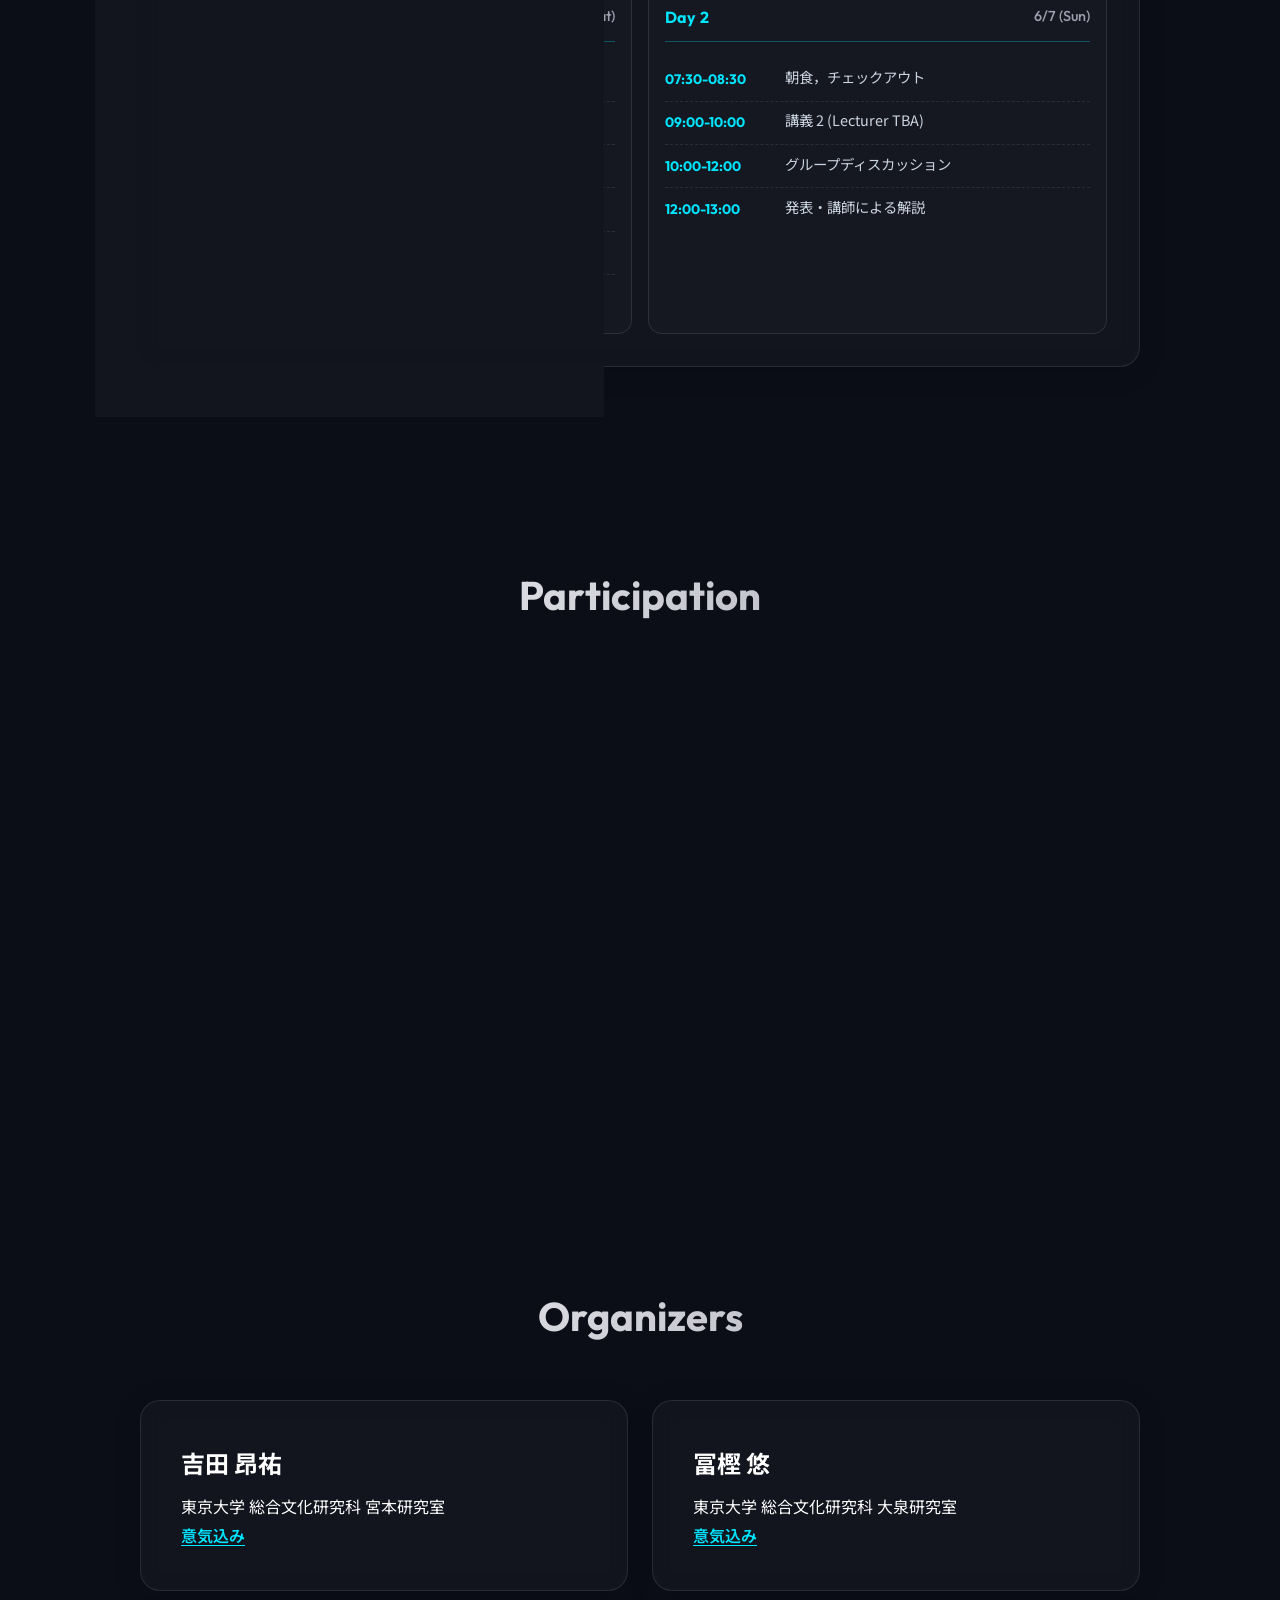
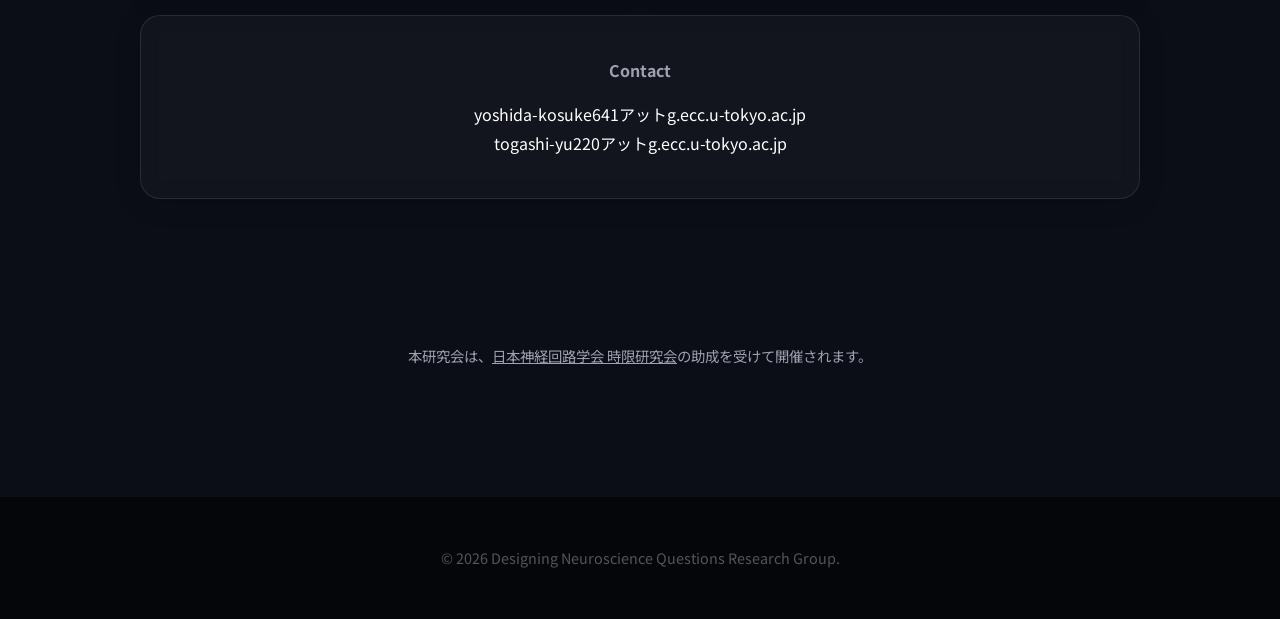
==== commit d03d977d: "Update the schedule and the concept detail" ====
--- a/index.html
+++ b/index.html
@@ -60,19 +60,11 @@
                 <h2 class="section-title">Recent Updates</h2>
                 <div class="updates-scroll">
                     <div class="update-item">
-                        <span class="update-date">2026.03.20</span>
+                        <span class="update-date">2026.03.23</span>
                         <span class="update-content">ウェブサイトを公開しました</span>
                     </div>
                     <div class="update-item">
-                        <span class="update-date">2026.03.15</span>
-                        <span class="update-content">講師陣を決定しました。詳細は近日公開予定です</span>
-                    </div>
-                    <div class="update-item">
-                        <span class="update-date">2026.03.10</span>
-                        <span class="update-content">参加募集の詳細を決定しました</span>
-                    </div>
-                    <div class="update-item">
-                        <span class="update-date">2026.03.01</span>
+                        <span class="update-date">2026.01.10</span>
                         <span class="update-content">本研究会の開催が決定しました</span>
                     </div>
                 </div>
@@ -96,10 +88,10 @@
                         そのためには、過去でも未来でもなく、「現在問うべき問い」を見極めるメタ的な視点が不可欠です。
                     </p>
                     <p>
-                        本コロキウムは、単なる知識のインプットを目的とした従来型セミナーではありません。
+                        本研究会は、単なる知識のインプットを目的とした従来型セミナーではありません。
                         次世代の研究を担う参加者が、専門領域を超えた講師陣との濃密な議論を通じて、
                         自律的に問いを見出し、独創的な研究をデザインする力を養うための「場」です。
-                        本コロキウムは、すでに体系化された知識を持つシニア研究者ではなく、
+                        本研究会は、すでに体系化された知識を持つシニア研究者ではなく、
                         まさにこれからの時代で問いを立て続けなければいけない「超若手研究者」としての
                         学生によって企画されました。<a href="concept-detail.html" class="concept-link">詳しくはこちら</a>
                     </p>
@@ -151,44 +143,57 @@
                 <div class="card glass-card schedule-card fade-in-observe">
                     <div class="schedule-title">
                         <h3>Program Schedule</h3>
+                        <p class="schedule-note">※ 時間・内容は変更となる場合があります</p>
                     </div>
                     <div class="schedule-grid">
                         <div class="schedule-day">
-                            <h4>Day 1: June 6 (Sat)</h4>
-                            <div class="schedule-item">
-                                <span class="schedule-time">13:00~14:00</span>
-                                <span class="schedule-content">Opening & Icebreaker</span>
-                            </div>
-                            <div class="schedule-item">
-                                <span class="schedule-time">14:00~16:00</span>
-                                <span class="schedule-content">Lecture 1 (Lecturer TBA)</span>
-                            </div>
-                            <div class="schedule-item">
-                                <span class="schedule-time">16:15~17:15</span>
-                                <span class="schedule-content">Group Discussion</span>
-                            </div>
-                            <div class="schedule-item">
-                                <span class="schedule-time">18:00~19:30</span>
-                                <span class="schedule-content">Dinner & Networking</span>
+                            <h4><span class="day-label">Day 1</span><span class="day-date">6/6 (Sat)</span></h4>
+                            <div class="schedule-list">
+                                <div class="schedule-item">
+                                    <span class="schedule-time">13:30-14:00</span>
+                                    <span class="schedule-content">アイスブレイク</span>
+                                </div>
+                                <div class="schedule-item">
+                                    <span class="schedule-time">14:00-15:00</span>
+                                    <span class="schedule-content">講義 1 (Lecturer TBA)</span>
+                                </div>
+                                <div class="schedule-item">
+                                    <span class="schedule-time">15:00-17:00</span>
+                                    <span class="schedule-content">グループディスカッション</span>
+                                </div>
+                                <div class="schedule-item">
+                                    <span class="schedule-time">17:00-18:00</span>
+                                    <span class="schedule-content">発表・講師による解説</span>
+                                </div>
+                                <div class="schedule-item">
+                                    <span class="schedule-time">18:00-22:00</span>
+                                    <span class="schedule-content">夕食，入浴，懇親会 (自由に入退場可)</span>
+                                </div>
+                                <div class="schedule-item">
+                                    <span class="schedule-time">22:00</span>
+                                    <span class="schedule-content">就寝</span>
+                                </div>
                             </div>
                         </div>
                         <div class="schedule-day">
-                            <h4>Day 2: June 7 (Sun)</h4>
-                            <div class="schedule-item">
-                                <span class="schedule-time">09:00~11:00</span>
-                                <span class="schedule-content">Lecture 2 (Lecturer TBA)</span>
-                            </div>
-                            <div class="schedule-item">
-                                <span class="schedule-time">11:15~12:15</span>
-                                <span class="schedule-content">Group Discussion</span>
-                            </div>
-                            <div class="schedule-item">
-                                <span class="schedule-time">12:15~13:00</span>
-                                <span class="schedule-content">Lunch & Wrap-up</span>
-                            </div>
-                            <div class="schedule-item">
-                                <span class="schedule-time">13:00~</span>
-                                <span class="schedule-content">Departure</span>
+                            <h4><span class="day-label">Day 2</span><span class="day-date">6/7 (Sun)</span></h4>
+                            <div class="schedule-list">
+                                <div class="schedule-item">
+                                    <span class="schedule-time">07:30-08:30</span>
+                                    <span class="schedule-content">朝食，チェックアウト</span>
+                                </div>
+                                <div class="schedule-item">
+                                    <span class="schedule-time">09:00-10:00</span>
+                                    <span class="schedule-content">講義 2 (Lecturer TBA)</span>
+                                </div>
+                                <div class="schedule-item">
+                                    <span class="schedule-time">10:00-12:00</span>
+                                    <span class="schedule-content">グループディスカッション</span>
+                                </div>
+                                <div class="schedule-item">
+                                    <span class="schedule-time">12:00-13:00</span>
+                                    <span class="schedule-content">発表・講師による解説</span>
+                                </div>
                             </div>
                         </div>
                     </div>
@@ -202,11 +207,14 @@
                 <div class="card glass-card tba-card fade-in-observe">
                     <div class="tba-content">
                         <h3>Coming Soon</h3>
-                        <p>参加募集の詳細は近日公開予定です。</p>
+                        <!-- <p>参加募集の詳細は近日公開予定です。</p> -->
                         <ul class="participation-preview">
-                            <li>定員：20名（予定）</li>
-                            <li>対象：大学生・大学院生</li>
-                            <li>費用：3000円 (交通費の補助として3000円を支給いたしますので，実質的な負担は交通費のみです)</li>
+                            <p>定員：20名（予定）</p>
+                            <p>対象：大学生・大学院生</p>
+                            <p>開催形式：合宿形式（1泊2日,　2食付き）</p>
+                            <p>費用：無料 </p>
+                            <p>(懇親会費として3000円を徴収いたしますが，交通費を3000円まで補助いたしますので，実質的な負担は交通費のみです)</p>
+                            <p>応募方法：オンラインフォーム（近日公開）</p>
                         </ul>
                     </div>
                 </div>
@@ -225,12 +233,13 @@
                     <div class="organizer-card glass-card fade-in-observe">
                         <h3>冨樫 悠</h3>
                         <p class="affiliation">東京大学 総合文化研究科 大泉研究室</p>
+                        <a href="concept-detail.html" class="concept-link">意気込み</a>
                     </div>
                 </div>
                 <div class="contact-info glass-card mt-4 fade-in-observe">
                     <h4>Contact</h4>
-                    <p>yoshida-kosuke641@g.ecc.u-tokyo.ac.jp</p>
-                    <p>togashi-yu220@g.ecc.u-tokyo.ac.jp</p>
+                    <p>yoshida-kosuke641アットg.ecc.u-tokyo.ac.jp</p>
+                    <p>togashi-yu220アットg.ecc.u-tokyo.ac.jp</p>
                 </div>
             </div>
         </section>
--- a/style.css
+++ b/style.css
@@ -193,6 +193,7 @@
 .container {
     max-width: 1000px;
     margin: 0 auto;
+    text-align: center;
 }
 
 .section-title {
@@ -215,6 +216,7 @@
     border-radius: 20px;
     transition: transform 0.3s ease, border-color 0.3s ease;
     box-shadow: 0 4px 30px rgba(0, 0, 0, 0.1);
+    text-align: left;
 }
 
 .glass-card:hover {
@@ -462,55 +464,106 @@
 /* Schedule Section */
 .schedule-card {
     padding: 2rem;
+    border-style: solid;
+}
+
+.schedule-title {
+    text-align: center;
+    margin-bottom: 1.5rem;
+}
+
+.schedule-title h3 {
+    font-family: var(--font-heading);
+    font-size: 2rem;
+    margin-bottom: 0.4rem;
+    color: var(--text-secondary);
+    text-align: center;
+}
+
+.schedule-note {
+    color: var(--text-secondary);
+    font-size: 0.85rem;
 }
 
 .schedule-grid {
     display: grid;
     grid-template-columns: 1fr 1fr;
-    gap: 2rem;
+    gap: 1rem;
+}
+
+.schedule-day {
+    background: rgba(255, 255, 255, 0.02);
+    border: 1px solid var(--glass-border);
+    border-radius: 14px;
+    padding: 1rem;
 }
 
 .schedule-day h4 {
     font-family: var(--font-heading);
-    font-size: 1.15rem;
-    color: var(--accent-secondary);
+    font-size: 1rem;
+    color: var(--text-primary);
+    display: flex;
+    justify-content: space-between;
+    align-items: center;
+    gap: 0.6rem;
     margin-bottom: 1rem;
-    padding-bottom: 0.75rem;
+    padding-bottom: 0.6rem;
     border-bottom: 1px solid rgba(0, 229, 255, 0.3);
 }
 
+.day-label {
+    color: var(--accent-secondary);
+    font-weight: 700;
+    letter-spacing: 0.2px;
+}
+
+.day-date {
+    color: var(--text-secondary);
+    font-size: 0.9rem;
+    font-weight: 500;
+}
+
+.schedule-list {
+    display: flex;
+    flex-direction: column;
+}
+
 .schedule-item {
-    display: flex;
-    gap: 1rem;
-    padding: 0.75rem 0;
+    display: grid;
+    grid-template-columns: 108px 1fr;
+    gap: 0.75rem;
+    padding: 0.55rem 0;
     align-items: flex-start;
+    border-bottom: 1px dashed rgba(255, 255, 255, 0.09);
+}
+
+.schedule-item:last-child {
+    border-bottom: none;
 }
 
 .schedule-time {
     font-family: var(--font-heading);
     color: var(--accent-secondary);
-    font-weight: 600;
-    font-size: 0.9rem;
+    font-weight: 700;
+    font-size: 0.86rem;
     white-space: nowrap;
     flex-shrink: 0;
 }
 
 .schedule-content {
     color: #cbd5e1;
-    font-size: 0.95rem;
+    font-size: 0.9rem;
+    line-height: 1.45;
 }
 
 @media (max-width: 768px) {
     .schedule-grid {
         grid-template-columns: 1fr;
-        gap: 1.5rem;
-    }
-}
-
-.schedule-title h3 {
-    font-family: var(--font-heading);
-    font-size: 2rem;
-    margin-bottom: 2rem;
-    color: var(--text-secondary);
-    text-align: center;
+        gap: 0.9rem;
+    }
+
+    .schedule-item {
+        grid-template-columns: 96px 1fr;
+        gap: 0.65rem;
+    }
 }
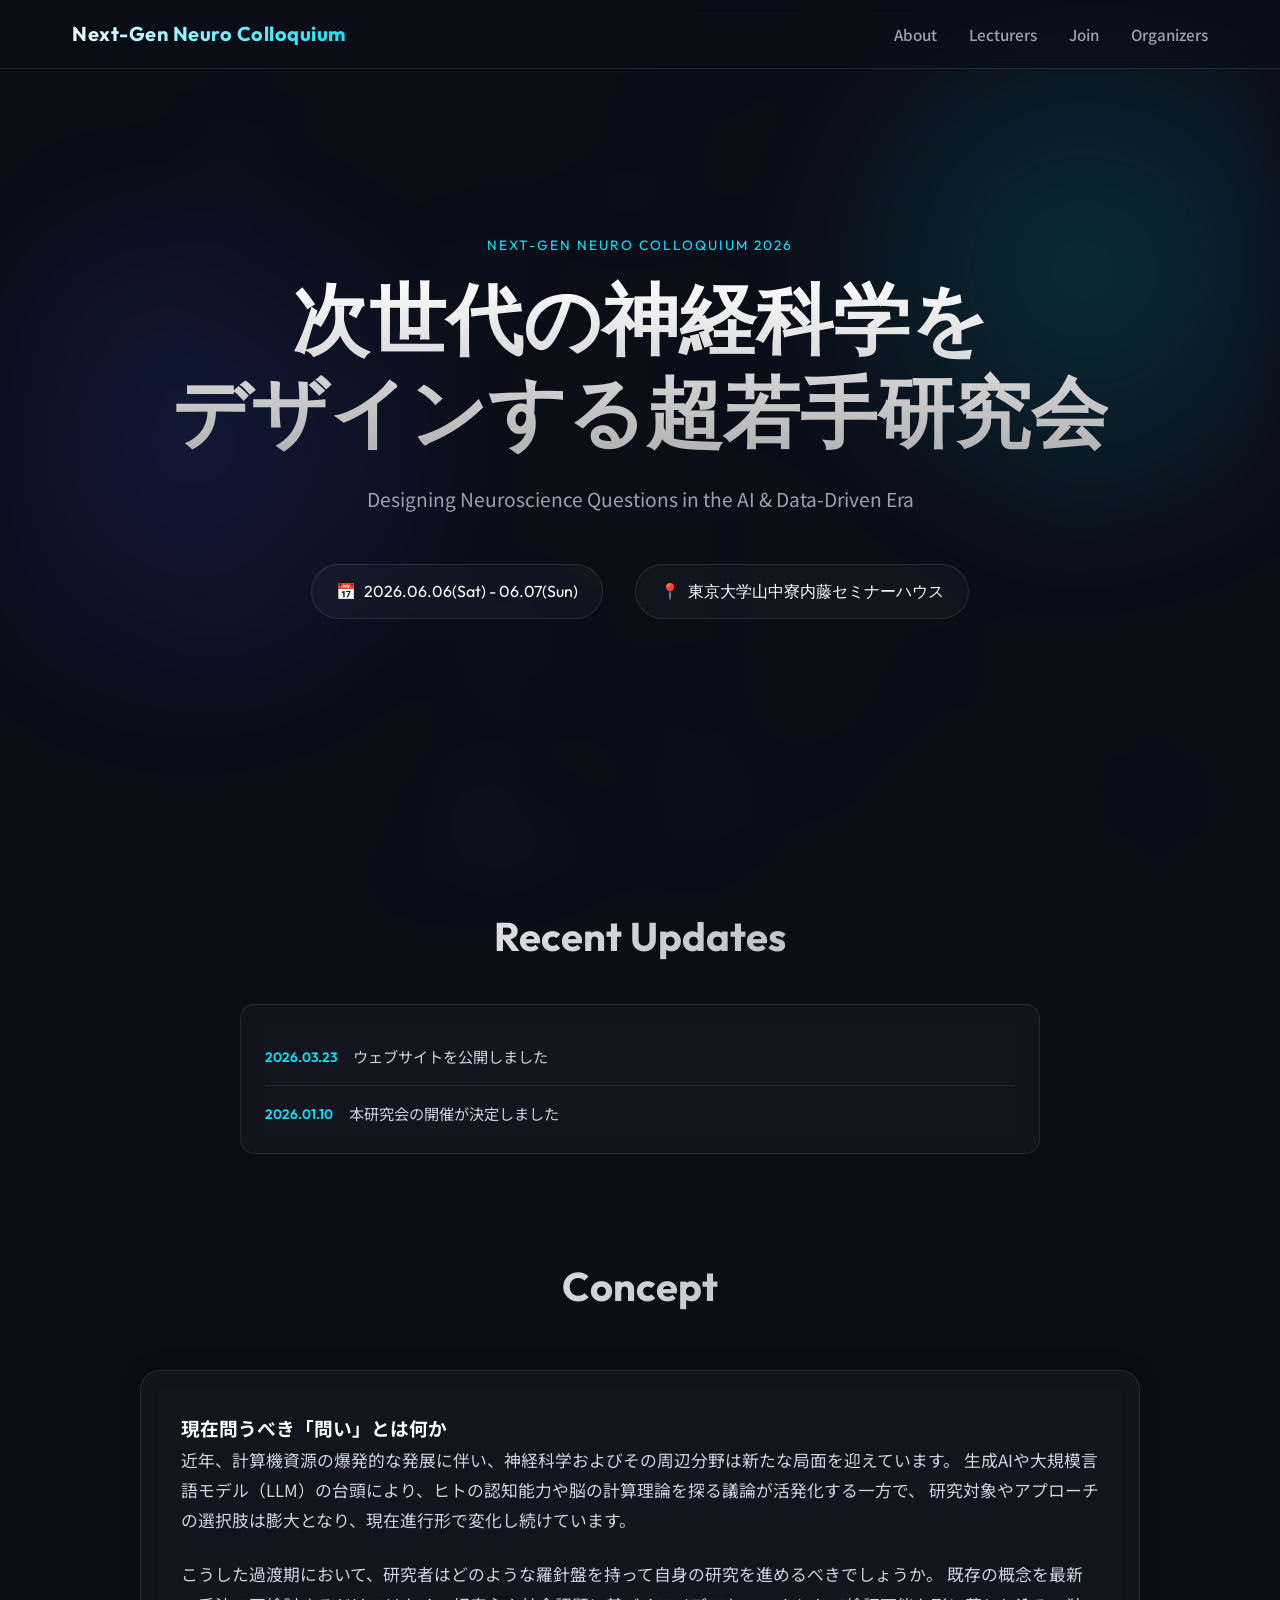
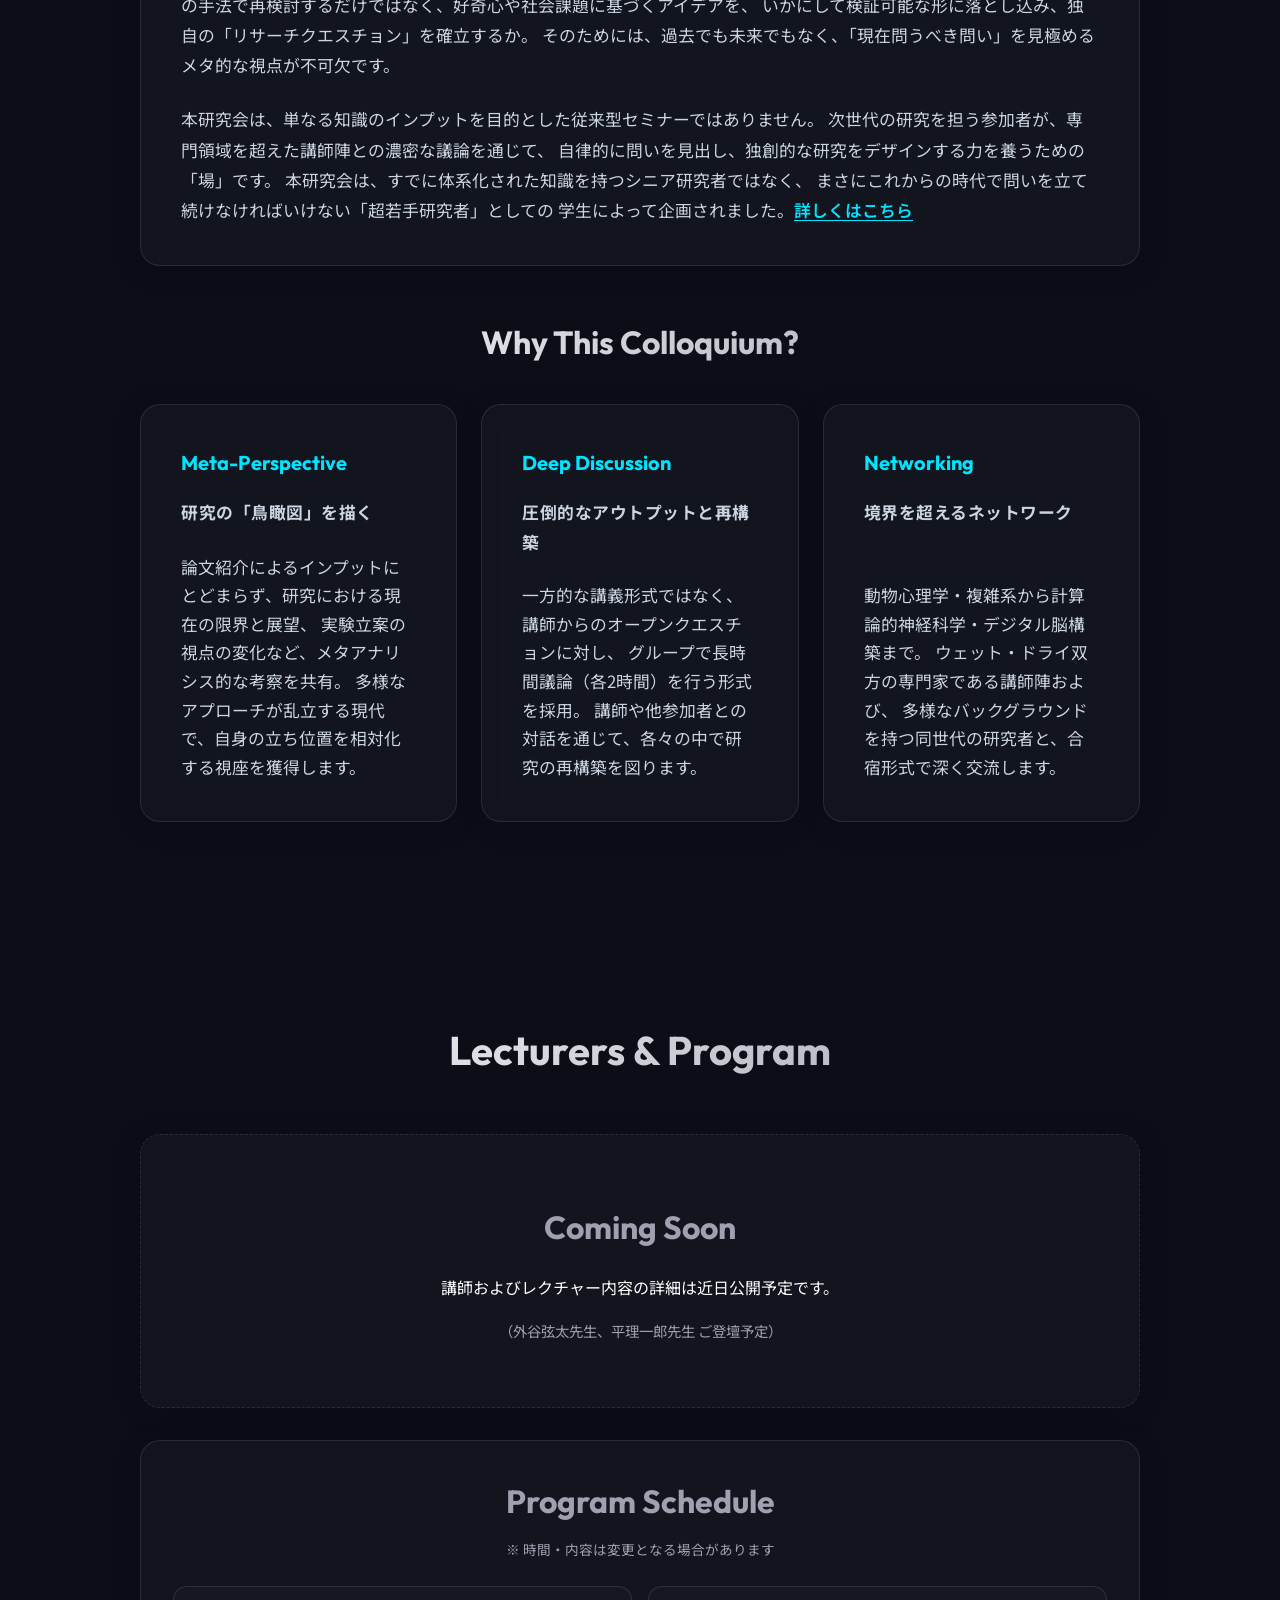
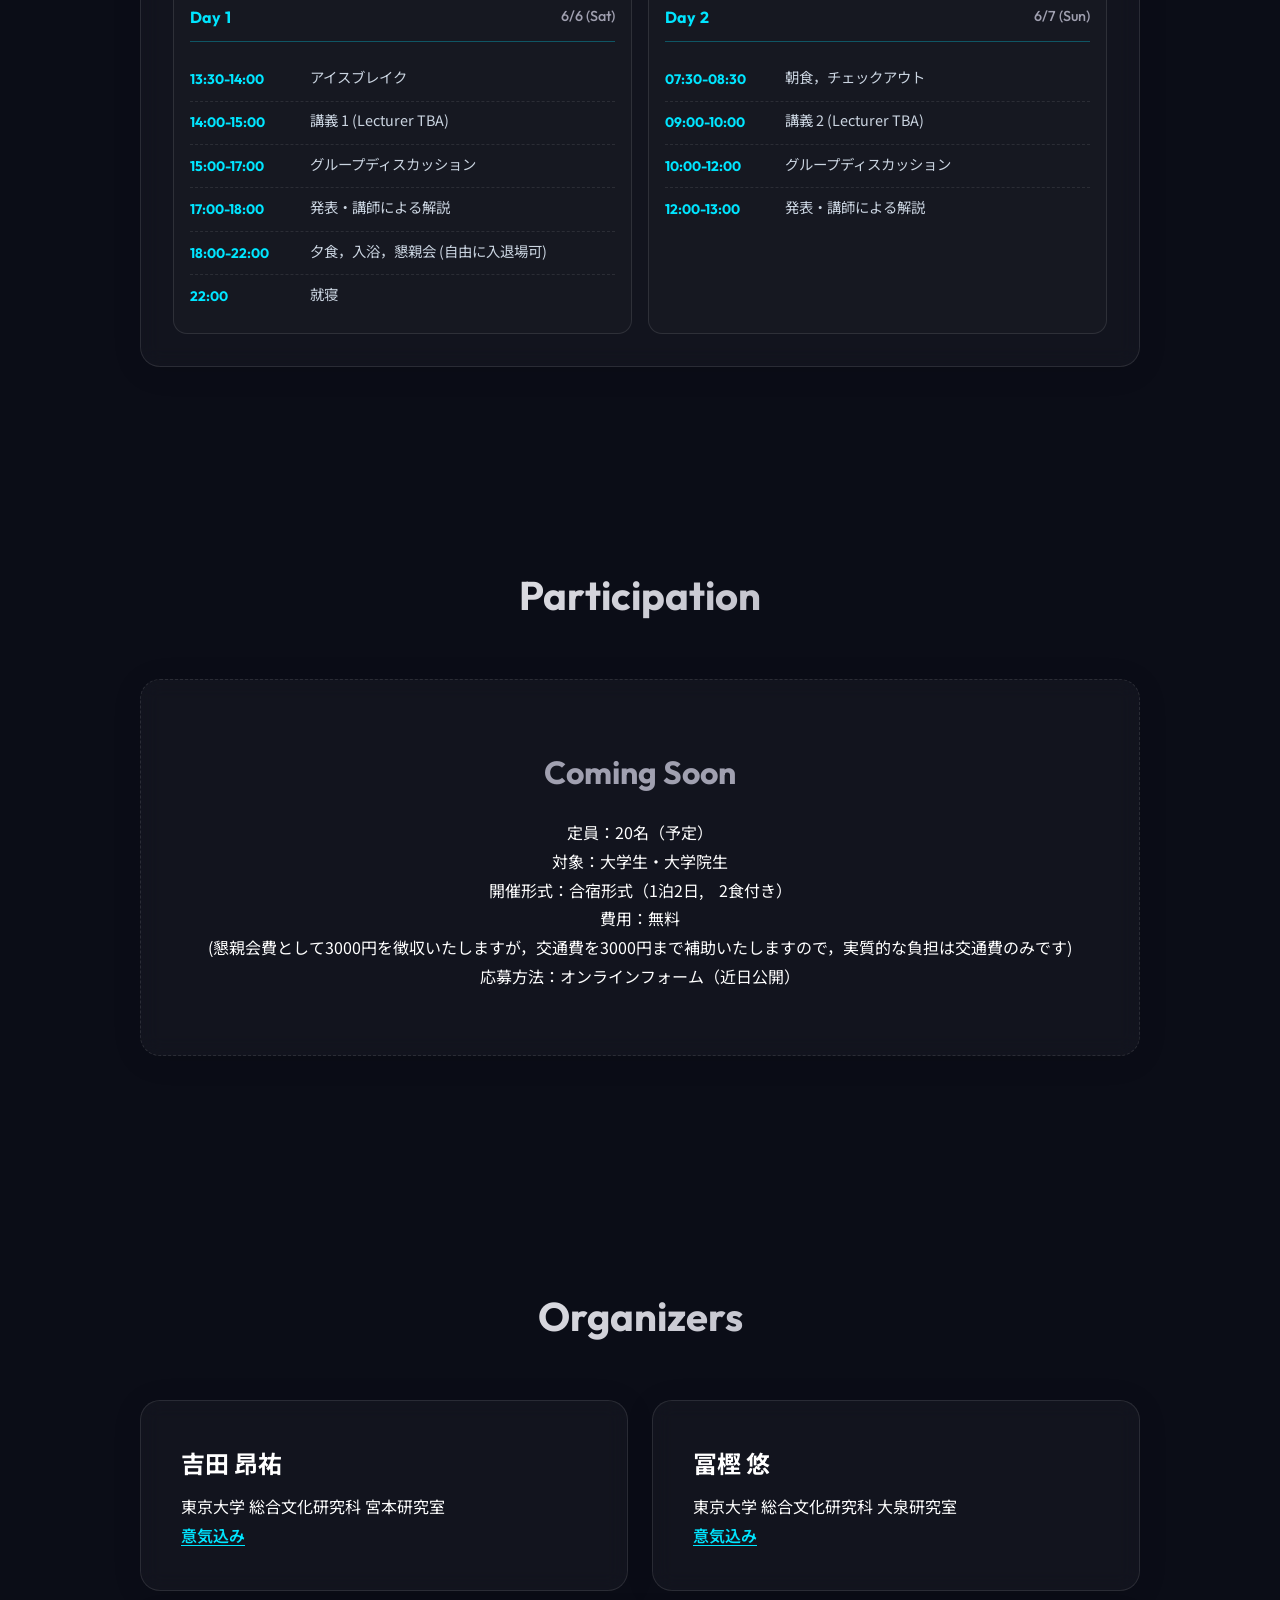
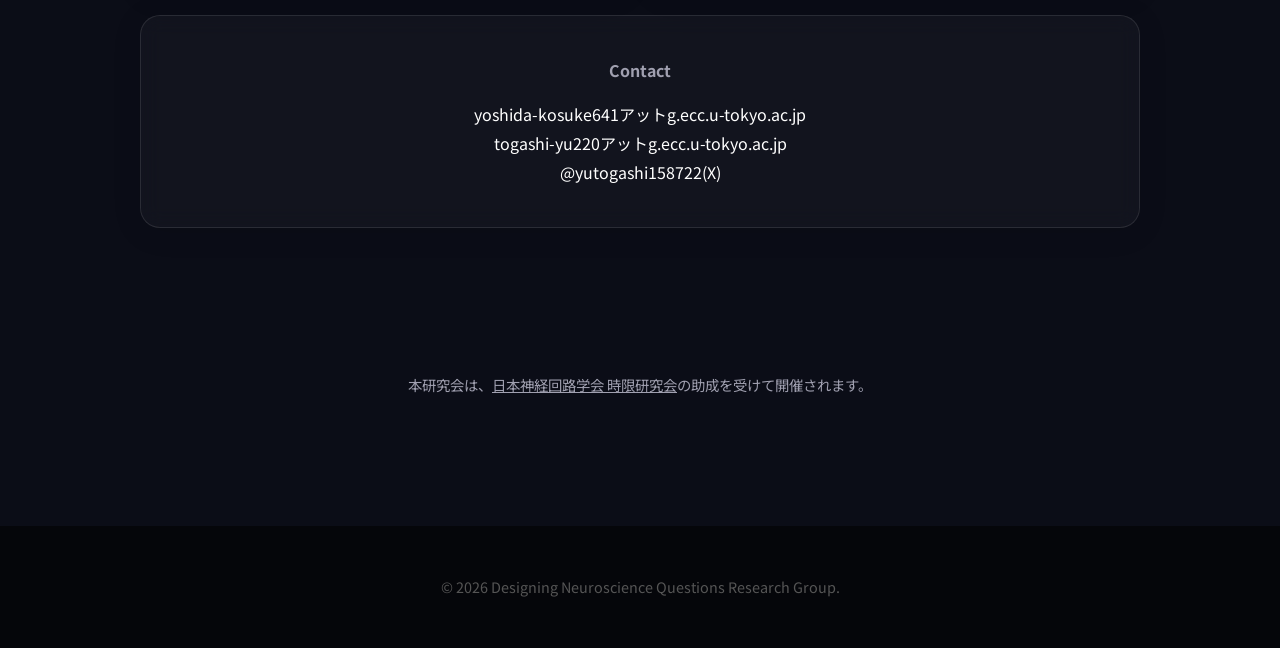
==== commit 6d30e473: "Add Twitter handle to contact information" ====
--- a/index.html
+++ b/index.html
@@ -240,6 +240,7 @@
                     <h4>Contact</h4>
                     <p>yoshida-kosuke641アットg.ecc.u-tokyo.ac.jp</p>
                     <p>togashi-yu220アットg.ecc.u-tokyo.ac.jp</p>
+                    <p>@yutogashi158722(X)</p>
                 </div>
             </div>
         </section>
@@ -262,4 +263,4 @@
     <script src="script.js"></script>
 </body>
 
-</html>+</html>
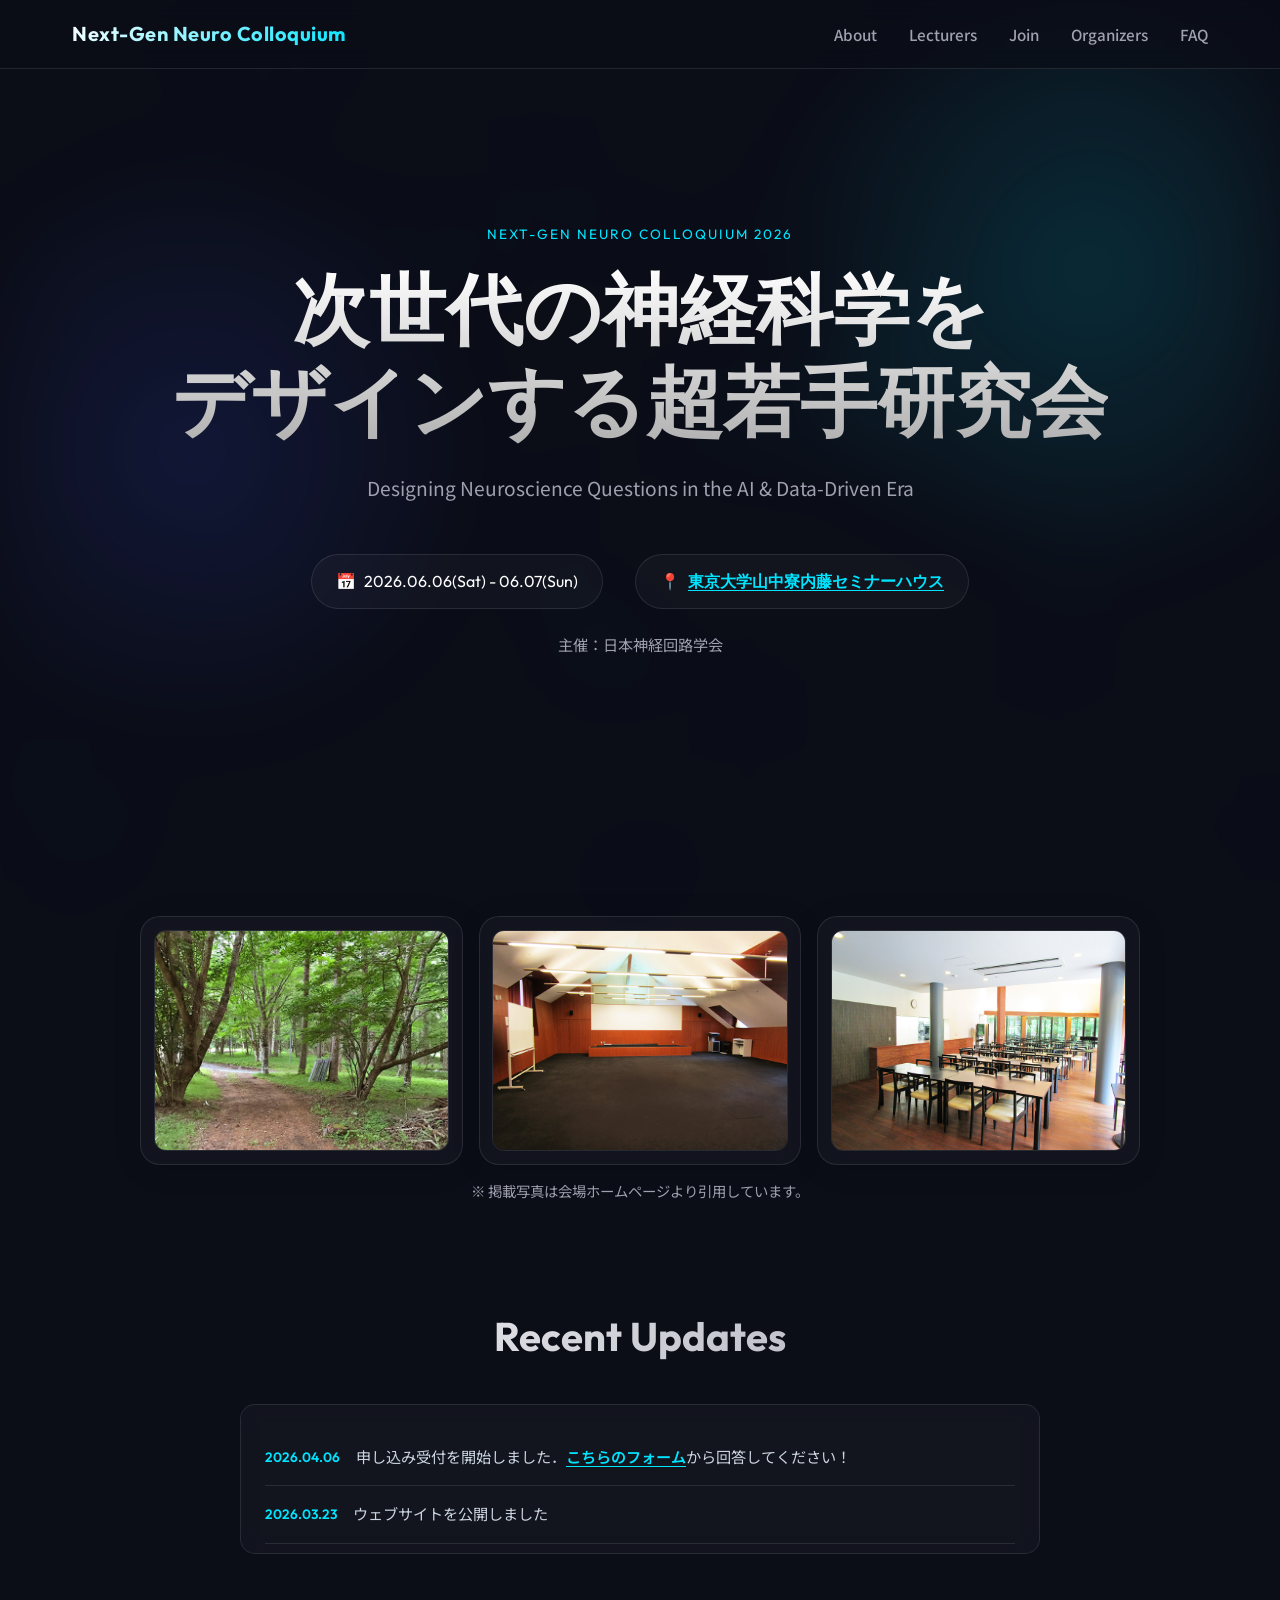
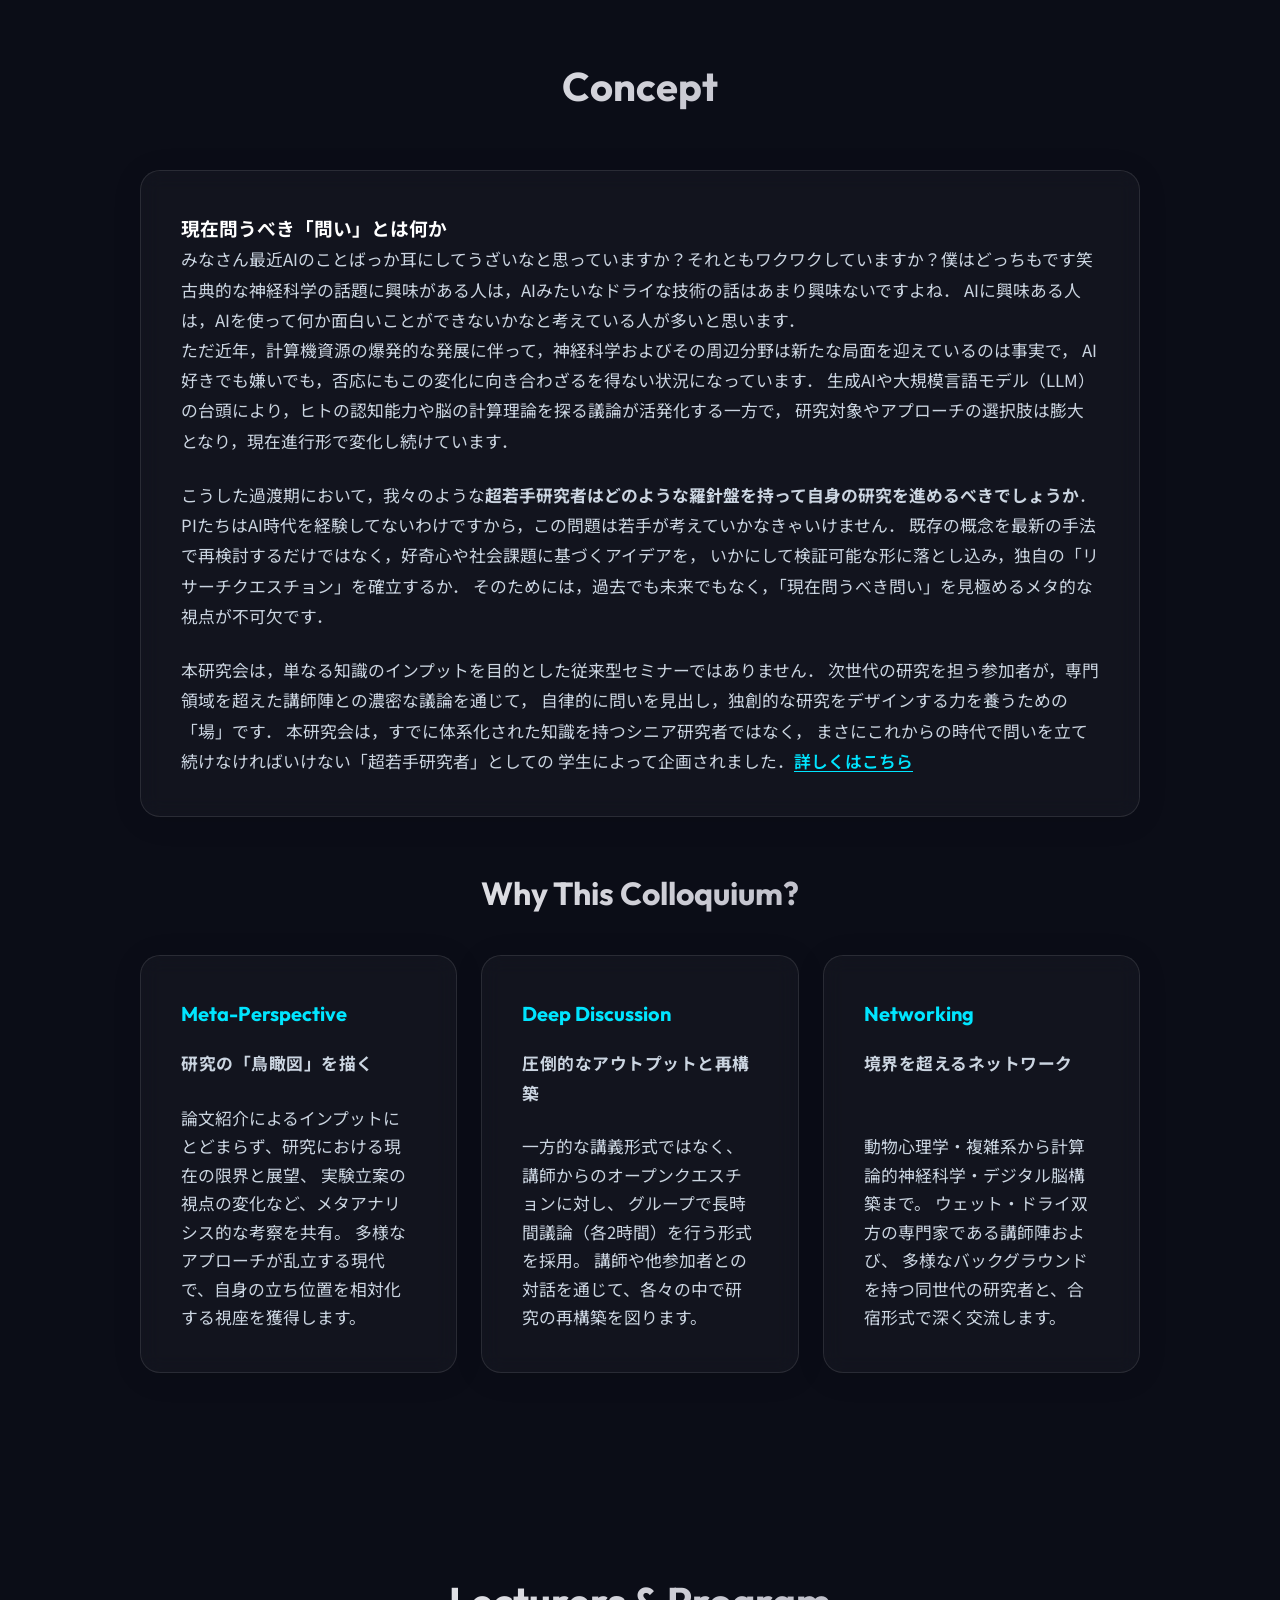
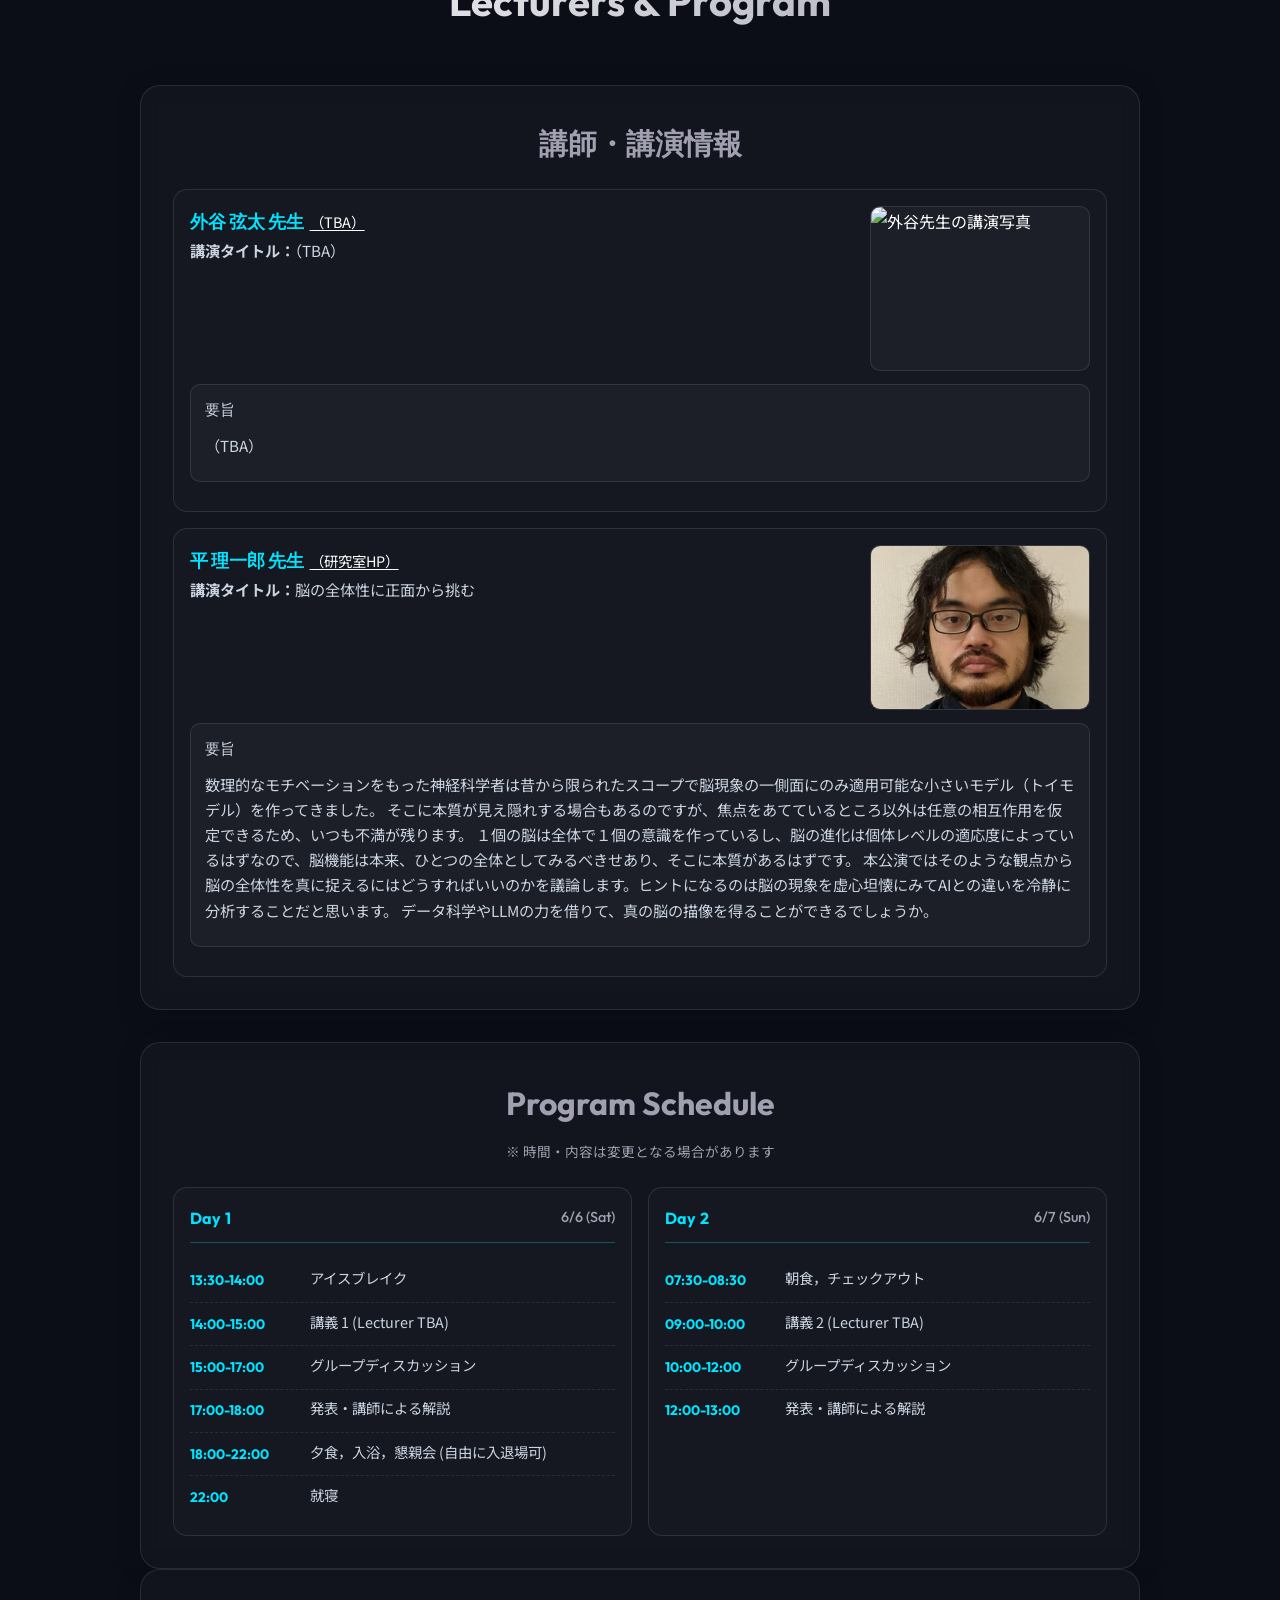
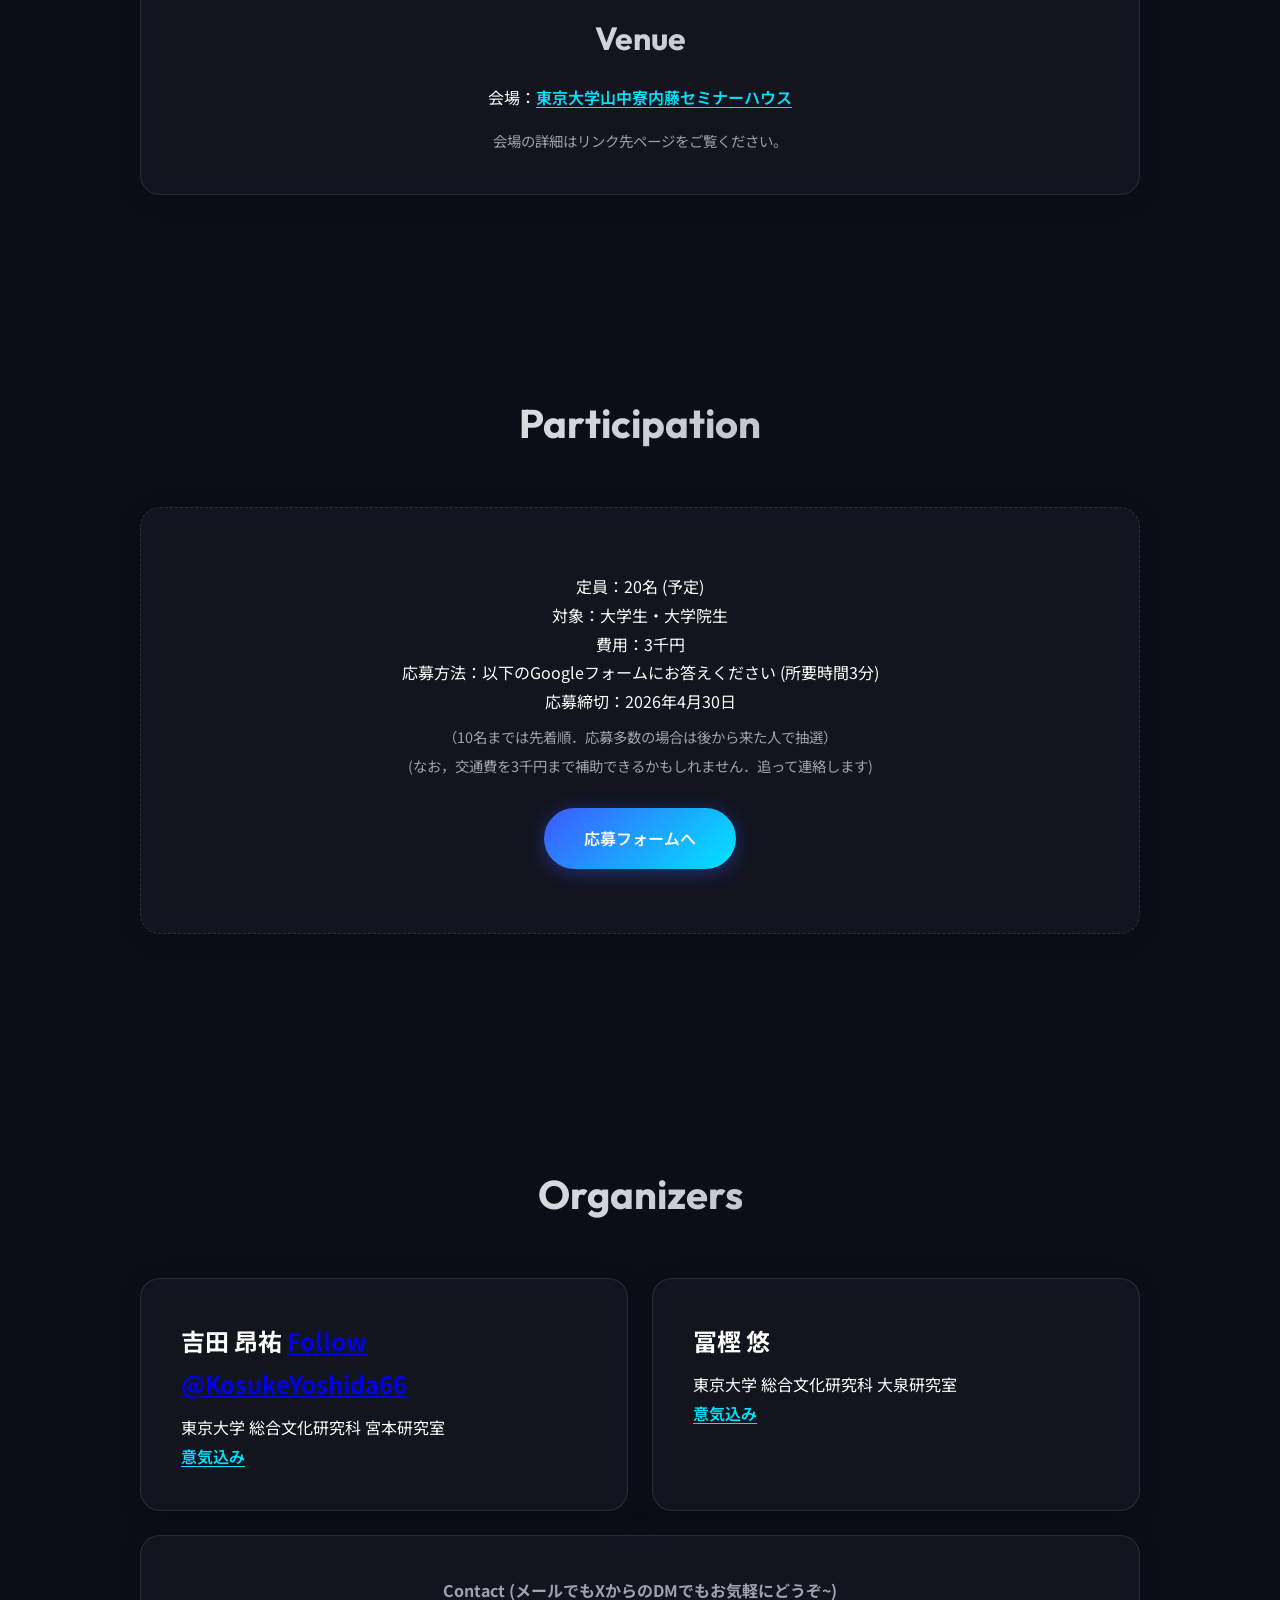
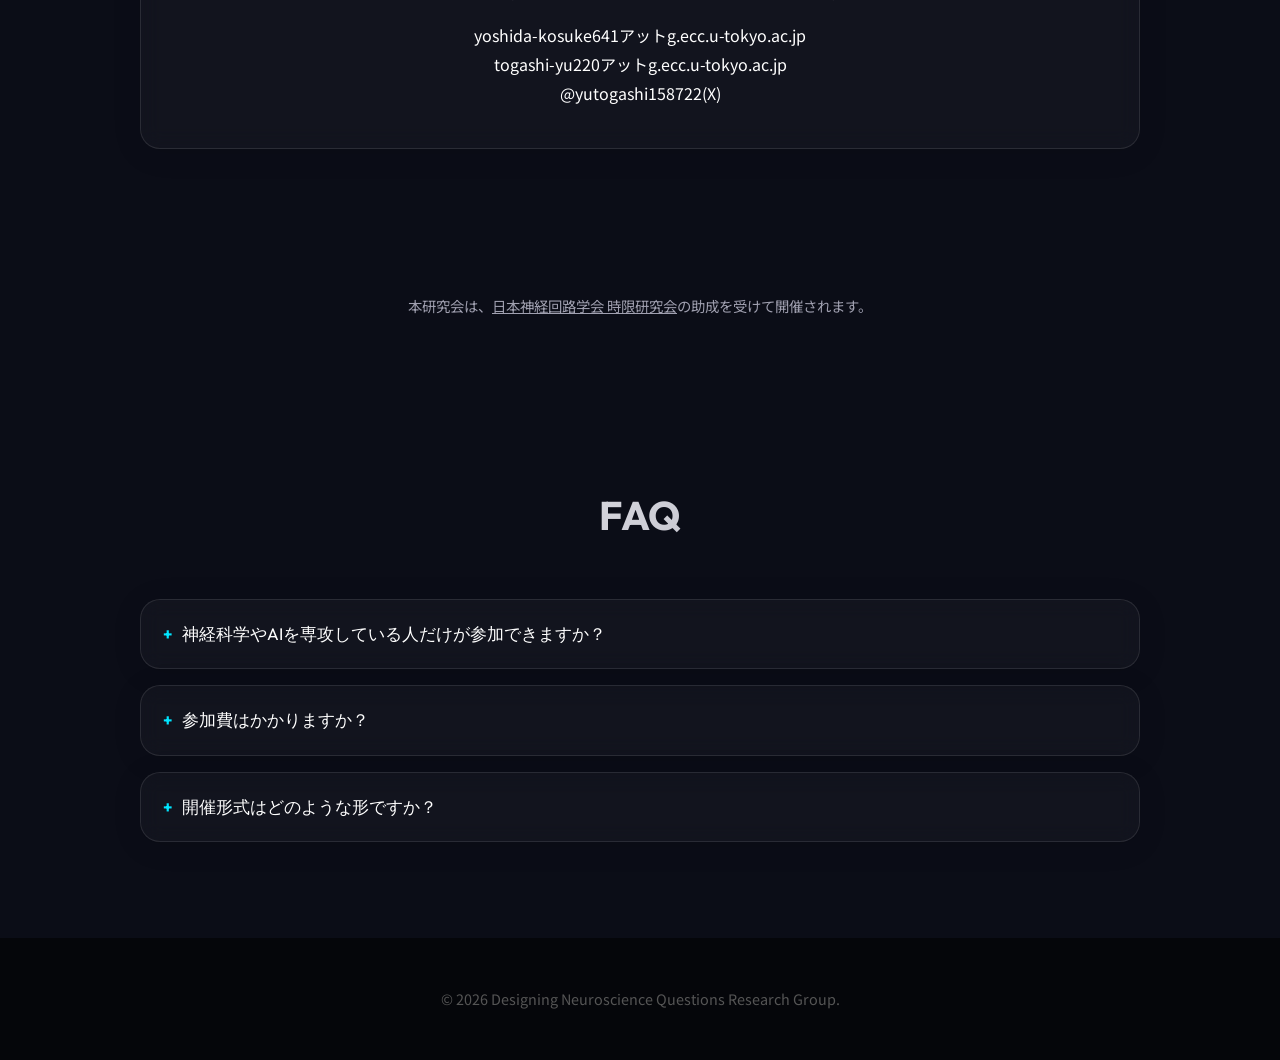
==== commit ddcb7909: "Added Google from" ====
--- a/index.html
+++ b/index.html
@@ -29,6 +29,7 @@
                 <li><a href="#lecturers">Lecturers</a></li>
                 <li><a href="#join">Join</a></li>
                 <li><a href="#organizers">Organizers</a></li>
+                <li><a href="#faq">FAQ</a></li>
             </ul>
         </div>
     </nav>
@@ -47,11 +48,30 @@
                     </div>
                     <div class="detail-item">
                         <span class="icon">📍</span>
-                        <span>東京大学山中寮内藤セミナーハウス</span>
-                    </div>
-                </div>
+                        <span><a href="venue.html" class="concept-link">東京大学山中寮内藤セミナーハウス</a></span>
+                    </div>
+                </div>
+
+                <p class="hero-host">主催：日本神経回路学会</p>
 
                 <!-- <a href="#about" class="cta-button">詳しく見る</a> -->
+            </div>
+        </section>
+
+        <section id="hero-gallery">
+            <div class="container">
+                <div class="hero-gallery-grid">
+                    <figure class="glass-card hero-gallery-item fade-in-observe">
+                        <img src="images/hero/nature.jpg" alt="研究会のイメージ 1" loading="lazy">
+                    </figure>
+                    <figure class="glass-card hero-gallery-item fade-in-observe">
+                        <img src="images/hero/lecture_room2.jpg" alt="研究会のイメージ 2" loading="lazy">
+                    </figure>
+                    <figure class="glass-card hero-gallery-item fade-in-observe">
+                        <img src="images/hero/dining.jpg" alt="研究会のイメージ 3" loading="lazy">
+                    </figure>
+                </div>
+                <p class="small-text" style="text-align: center; margin-top: 0.8rem;">※ 掲載写真は会場ホームページより引用しています。</p>
             </div>
         </section>
 
@@ -59,6 +79,11 @@
             <div class="container">
                 <h2 class="section-title">Recent Updates</h2>
                 <div class="updates-scroll">
+                    <div class="update-item">
+                        <span class="update-date">2026.04.06</span>
+                        <span class="update-content">申し込み受付を開始しました．<a href="https://forms.gle/3rjvjoW8cFjCJvwq7" class="concept-link" target="_blank">こちらのフォーム</a>から回答してください！</span>
+                        <!-- <a href="https://forms.gle/3rjvjoW8cFjCJvwq7" class="cta-button" target="_blank">応募フォームへ</a> -->
+                    </div>
                     <div class="update-item">
                         <span class="update-date">2026.03.23</span>
                         <span class="update-content">ウェブサイトを公開しました</span>
@@ -77,23 +102,29 @@
                 <div class="card glass-card fade-in-observe">
                     <h3>現在問うべき「問い」とは何か</h3>
                     <p>
-                        近年、計算機資源の爆発的な発展に伴い、神経科学およびその周辺分野は新たな局面を迎えています。
-                        生成AIや大規模言語モデル（LLM）の台頭により、ヒトの認知能力や脳の計算理論を探る議論が活発化する一方で、
-                        研究対象やアプローチの選択肢は膨大となり、現在進行形で変化し続けています。
+                        みなさん最近AIのことばっか耳にしてうざいなと思っていますか？それともワクワクしていますか？僕はどっちもです笑
+                        古典的な神経科学の話題に興味がある人は，AIみたいなドライな技術の話はあまり興味ないですよね．
+                        AIに興味ある人は，AIを使って何か面白いことができないかなと考えている人が多いと思います．
+                        <br>
+                        ただ近年，計算機資源の爆発的な発展に伴って，神経科学およびその周辺分野は新たな局面を迎えているのは事実で，
+                        AI好きでも嫌いでも，否応にもこの変化に向き合わざるを得ない状況になっています．
+                        生成AIや大規模言語モデル（LLM）の台頭により，ヒトの認知能力や脳の計算理論を探る議論が活発化する一方で，
+                        研究対象やアプローチの選択肢は膨大となり，現在進行形で変化し続けています．
                     </p>
                     <p>
-                        こうした過渡期において、研究者はどのような羅針盤を持って自身の研究を進めるべきでしょうか。
-                        既存の概念を最新の手法で再検討するだけではなく、好奇心や社会課題に基づくアイデアを、
-                        いかにして検証可能な形に落とし込み、独自の「リサーチクエスチョン」を確立するか。
-                        そのためには、過去でも未来でもなく、「現在問うべき問い」を見極めるメタ的な視点が不可欠です。
+                        こうした過渡期において，我々のような<strong>超若手研究者はどのような羅針盤を持って自身の研究を進めるべきでしょうか</strong>．
+                        PIたちはAI時代を経験してないわけですから，この問題は若手が考えていかなきゃいけません．
+                        既存の概念を最新の手法で再検討するだけではなく，好奇心や社会課題に基づくアイデアを，
+                        いかにして検証可能な形に落とし込み，独自の「リサーチクエスチョン」を確立するか．
+                        そのためには，過去でも未来でもなく，「現在問うべき問い」を見極めるメタ的な視点が不可欠です．
                     </p>
                     <p>
-                        本研究会は、単なる知識のインプットを目的とした従来型セミナーではありません。
-                        次世代の研究を担う参加者が、専門領域を超えた講師陣との濃密な議論を通じて、
-                        自律的に問いを見出し、独創的な研究をデザインする力を養うための「場」です。
-                        本研究会は、すでに体系化された知識を持つシニア研究者ではなく、
+                        本研究会は，単なる知識のインプットを目的とした従来型セミナーではありません．
+                        次世代の研究を担う参加者が，専門領域を超えた講師陣との濃密な議論を通じて，
+                        自律的に問いを見出し，独創的な研究をデザインする力を養うための「場」です．
+                        本研究会は，すでに体系化された知識を持つシニア研究者ではなく，
                         まさにこれからの時代で問いを立て続けなければいけない「超若手研究者」としての
-                        学生によって企画されました。<a href="concept-detail.html" class="concept-link">詳しくはこちら</a>
+                        学生によって企画されました．<a href="concept-detail.html" class="concept-link">詳しくはこちら</a>
                     </p>
                 </div>
 
@@ -133,12 +164,47 @@
         <section id="lecturers">
             <div class="container">
                 <h2 class="section-title">Lecturers & Program</h2>
-                <div class="card glass-card tba-card fade-in-observe">
-                    <div class="tba-content">
-                        <h3>Coming Soon</h3>
-                        <p>講師およびレクチャー内容の詳細は近日公開予定です。</p>
-                        <p class="small-text">（外谷弦太先生、平理一郎先生 ご登壇予定）</p>
-                    </div>
+                <div class="card glass-card fade-in-observe lecture-info-card">
+                    <h3 class="lecture-block-title">講師・講演情報</h3>
+                    <div class="lecture-grid">
+                        <article class="lecture-item">
+                            <div class="lecture-top">
+                                <div class="lecture-head">
+                                    <div class="lecture-name-row">
+                                        <h4 class="lecture-name">外谷 弦太 先生</h4>
+                                        <a href="#" class="lecture-hp-link">（TBA）</a>
+                                    </div>
+                                    <p><strong>講演タイトル：</strong>（TBA）</p>
+                                </div>
+                                <img src="images/lecturers/sotoya.jpg" alt="外谷先生の講演写真" loading="lazy" class="lecture-photo">
+                            </div>
+                            <div class="abstract-block">
+                                <p class="abstract-label">要旨</p>
+                                <p class="abstract-text">（TBA）</p>
+                            </div>
+                        </article>
+                        <article class="lecture-item">
+                            <div class="lecture-top">
+                                <div class="lecture-head">
+                                    <div class="lecture-name-row">
+                                        <h4 class="lecture-name">平 理一郎 先生</h4>
+                                        <a href="https://researchmap.jp/rhira" class="lecture-hp-link">（研究室HP）</a>
+                                    </div>
+                                    <p><strong>講演タイトル：</strong>脳の全体性に正面から挑む</p>
+                                </div>
+                                <img src="images/lecturers/4B-05_Hira.png" alt="平先生の講演写真" loading="lazy" class="lecture-photo">
+                            </div>
+                            <div class="abstract-block">
+                                <p class="abstract-label">要旨</p>
+                                <p class="abstract-text">数理的なモチベーションをもった神経科学者は昔から限られたスコープで脳現象の一側面にのみ適用可能な小さいモデル（トイモデル）を作ってきました。
+                                    そこに本質が見え隠れする場合もあるのですが、焦点をあてているところ以外は任意の相互作用を仮定できるため、いつも不満が残ります。
+                                    １個の脳は全体で１個の意識を作っているし、脳の進化は個体レベルの適応度によっているはずなので、脳機能は本来、ひとつの全体としてみるべきせあり、そこに本質があるはずです。
+                                    本公演ではそのような観点から脳の全体性を真に捉えるにはどうすればいいのかを議論します。ヒントになるのは脳の現象を虚心坦懐にみてAIとの違いを冷静に分析することだと思います。
+                                    データ科学やLLMの力を借りて、真の脳の描像を得ることができるでしょうか。</p>
+                            </div>
+                        </article>
+                    </div>
+                    <!-- <p class="small-text" style="text-align: center; margin-top: 0.8rem;">※ 写真とリンクは確定後に差し替えてください。</p> -->
                 </div>
                 <div class="card glass-card schedule-card fade-in-observe">
                     <div class="schedule-title">
@@ -198,6 +264,13 @@
                         </div>
                     </div>
                 </div>
+                <div class="card glass-card fade-in-observe" style="text-align: center;">
+                    <h3 class="section-subtitle" style="margin-top: 0; margin-bottom: 1rem;">Venue</h3>
+                    <p>
+                        会場：<a href="venue.html" class="concept-link">東京大学山中寮内藤セミナーハウス</a>
+                    </p>
+                    <p class="small-text">会場の詳細はリンク先ページをご覧ください。</p>
+                </div>
             </div>
         </section>
 
@@ -206,16 +279,19 @@
                 <h2 class="section-title">Participation</h2>
                 <div class="card glass-card tba-card fade-in-observe">
                     <div class="tba-content">
-                        <h3>Coming Soon</h3>
                         <!-- <p>参加募集の詳細は近日公開予定です。</p> -->
                         <ul class="participation-preview">
-                            <p>定員：20名（予定）</p>
+                            <p>定員：20名 (予定)</p>
                             <p>対象：大学生・大学院生</p>
-                            <p>開催形式：合宿形式（1泊2日,　2食付き）</p>
-                            <p>費用：無料 </p>
-                            <p>(懇親会費として3000円を徴収いたしますが，交通費を3000円まで補助いたしますので，実質的な負担は交通費のみです)</p>
-                            <p>応募方法：オンラインフォーム（近日公開）</p>
+                            <p>費用：3千円</p>
+                            <p>応募方法：以下のGoogleフォームにお答えください (所要時間3分)</p>
+                            <p>応募締切：2026年4月30日</p>
                         </ul>
+
+                        <p class="small-text" style="margin-top: 0.5rem;">（10名までは先着順．応募多数の場合は後から来た人で抽選）</p>
+                        <p class="small-text" style="margin-top: 0.2rem;">(なお，交通費を3千円まで補助できるかもしれません．追って連絡します)</p>
+                        <br>
+                        <a href="https://forms.gle/3rjvjoW8cFjCJvwq7" class="cta-button" target="_blank">応募フォームへ</a>
                     </div>
                 </div>
             </div>
@@ -226,7 +302,7 @@
                 <h2 class="section-title">Organizers</h2>
                 <div class="organizers-grid">
                     <div class="organizer-card glass-card fade-in-observe">
-                        <h3>吉田 昂祐</h3>
+                        <h3>吉田 昂祐  <a href="https://twitter.com/KosukeYoshida66?ref_src=twsrc%5Etfw" class="twitter-follow-button" data-show-count="false">Follow @KosukeYoshida66</a><script async src="https://platform.twitter.com/widgets.js" charset="utf-8"></script></h3>
                         <p class="affiliation">東京大学 総合文化研究科 宮本研究室 </p>
                         <a href="concept-detail.html" class="concept-link">意気込み</a>
                     </div>
@@ -237,7 +313,7 @@
                     </div>
                 </div>
                 <div class="contact-info glass-card mt-4 fade-in-observe">
-                    <h4>Contact</h4>
+                    <h4>Contact (メールでもXからのDMでもお気軽にどうぞ~)</h4>
                     <p>yoshida-kosuke641アットg.ecc.u-tokyo.ac.jp</p>
                     <p>togashi-yu220アットg.ecc.u-tokyo.ac.jp</p>
                     <p>@yutogashi158722(X)</p>
@@ -254,6 +330,28 @@
                 </p>
             </div>
         </section>
+
+        <section id="faq">
+            <div class="container">
+                <h2 class="section-title">FAQ</h2>
+                <div class="faq-list">
+                    <details class="glass-card faq-item fade-in-observe">
+                        <summary>神経科学やAIを専攻している人だけが参加できますか？</summary>
+                        <p>分野をまたいだ議論を歓迎しているのでいろんな分野の人が来てくださると嬉しいです。ですので、
+                        神経科学やAIを専攻していない人も大歓迎です！
+                        </p>
+                    </details>
+                    <details class="glass-card faq-item fade-in-observe">
+                        <summary>参加費はかかりますか？</summary>
+                        <p>参加費は3千円です。ただ、交通費を3千円まで補助できるかもしれません。</p>
+                    </details>
+                    <details class="glass-card faq-item fade-in-observe">
+                        <summary>開催形式はどのような形ですか？</summary>
+                        <p>東京大学山中寮内藤セミナーハウスでの1泊2日の合宿形式で開催します。</p>
+                    </details>
+                </div>
+            </div>
+        </section>
     </main>
 
     <footer>
--- a/style.css
+++ b/style.css
@@ -168,6 +168,13 @@
     border: 1px solid var(--glass-border);
 }
 
+.hero-host {
+    margin-top: -1.6rem;
+    margin-bottom: 1.2rem;
+    color: var(--text-secondary);
+    font-size: 0.95rem;
+}
+
 .cta-button {
     display: inline-block;
     padding: 1rem 2.5rem;
@@ -556,6 +563,182 @@
     line-height: 1.45;
 }
 
+.lecture-info-card {
+    padding: 2rem;
+    margin-bottom: 2rem;
+}
+
+.lecture-block-title {
+    font-family: var(--font-heading);
+    font-size: 1.8rem;
+    color: var(--text-secondary);
+    text-align: center;
+    margin-bottom: 1.2rem;
+}
+
+.lecture-grid {
+    display: grid;
+    grid-template-columns: 1fr;
+    gap: 1rem;
+}
+
+.lecture-item {
+    background: rgba(255, 255, 255, 0.02);
+    border: 1px solid var(--glass-border);
+    border-radius: 14px;
+    padding: 1rem;
+}
+
+.lecture-top {
+    display: grid;
+    grid-template-columns: 1fr 220px;
+    gap: 1rem;
+    align-items: start;
+    margin-bottom: 0.8rem;
+}
+
+.lecture-head {
+    min-width: 0;
+}
+
+.lecture-name-row {
+    display: flex;
+    justify-content: flex-start;
+    align-items: baseline;
+    gap: 0.35rem;
+}
+
+.lecture-name {
+    font-family: var(--font-heading);
+    color: var(--accent-secondary);
+    font-size: 1.1rem;
+    margin-bottom: 0;
+}
+
+.lecture-hp-link {
+    color: #ffffff;
+    text-decoration: underline;
+    text-underline-offset: 2px;
+    font-size: 0.9rem;
+    white-space: nowrap;
+}
+
+.lecture-hp-link:hover {
+    opacity: 0.85;
+}
+
+.lecture-item p {
+    color: #cbd5e1;
+    font-size: 0.95rem;
+    margin-bottom: 0.7rem;
+    line-height: 1.65;
+}
+
+.abstract-block {
+    background: rgba(255, 255, 255, 0.03);
+    border: 1px solid var(--glass-border);
+    border-radius: 10px;
+    padding: 0.75rem 0.85rem;
+    margin-bottom: 0.8rem;
+}
+
+.abstract-label {
+    font-family: var(--font-heading);
+    color: var(--accent-secondary);
+    font-size: 0.9rem;
+    margin-bottom: 0.35rem;
+}
+
+.abstract-text {
+    margin: 0;
+    max-height: none;
+    overflow-y: visible;
+    line-height: 1.8;
+    white-space: normal;
+}
+
+.lecture-photo {
+    width: 100%;
+    max-width: 220px;
+    aspect-ratio: 4 / 3;
+    object-fit: cover;
+    border-radius: 10px;
+    border: 1px solid var(--glass-border);
+    margin: 0;
+    background: rgba(255, 255, 255, 0.03);
+    justify-self: end;
+}
+
+#hero-gallery {
+    padding-top: 1rem;
+}
+
+.hero-gallery-grid {
+    display: grid;
+    grid-template-columns: repeat(3, minmax(0, 1fr));
+    gap: 1rem;
+}
+
+.hero-gallery-item {
+    margin: 0;
+    padding: 0.8rem;
+}
+
+.hero-gallery-item img {
+    width: 100%;
+    aspect-ratio: 4 / 3;
+    object-fit: cover;
+    border-radius: 12px;
+    border: 1px solid var(--glass-border);
+    display: block;
+}
+
+#faq {
+    padding-top: 2rem;
+}
+
+.faq-list {
+    display: grid;
+    gap: 1rem;
+}
+
+.faq-item {
+    padding: 1.2rem 1.4rem;
+}
+
+.faq-item summary {
+    cursor: pointer;
+    font-family: var(--font-heading);
+    color: var(--text-primary);
+    font-size: 1.05rem;
+    list-style: none;
+}
+
+.faq-item summary::-webkit-details-marker {
+    display: none;
+}
+
+.faq-item summary::before {
+    content: '+';
+    color: var(--accent-secondary);
+    margin-right: 0.6rem;
+    font-weight: 700;
+}
+
+.faq-item[open] summary::before {
+    content: '-';
+}
+
+.faq-item p {
+    margin-top: 0.8rem;
+    color: #cbd5e1;
+    font-size: 0.95rem;
+}
+
+.organizers-grid-horizontal {
+    grid-template-columns: 1fr;
+}
+
 @media (max-width: 768px) {
     .schedule-grid {
         grid-template-columns: 1fr;
@@ -566,4 +749,31 @@
         grid-template-columns: 96px 1fr;
         gap: 0.65rem;
     }
+
+    .hero-gallery-grid {
+        grid-template-columns: 1fr;
+    }
+
+    .lecture-grid {
+        grid-template-columns: 1fr;
+    }
+
+    .lecture-top {
+        grid-template-columns: 1fr;
+    }
+
+    .lecture-photo {
+        max-width: 100%;
+        justify-self: start;
+        margin-top: 0.3rem;
+    }
+
+    .lecture-name-row {
+        align-items: flex-start;
+        flex-wrap: wrap;
+    }
+
+    .organizers-grid-horizontal {
+        grid-template-columns: 1fr;
+    }
 }
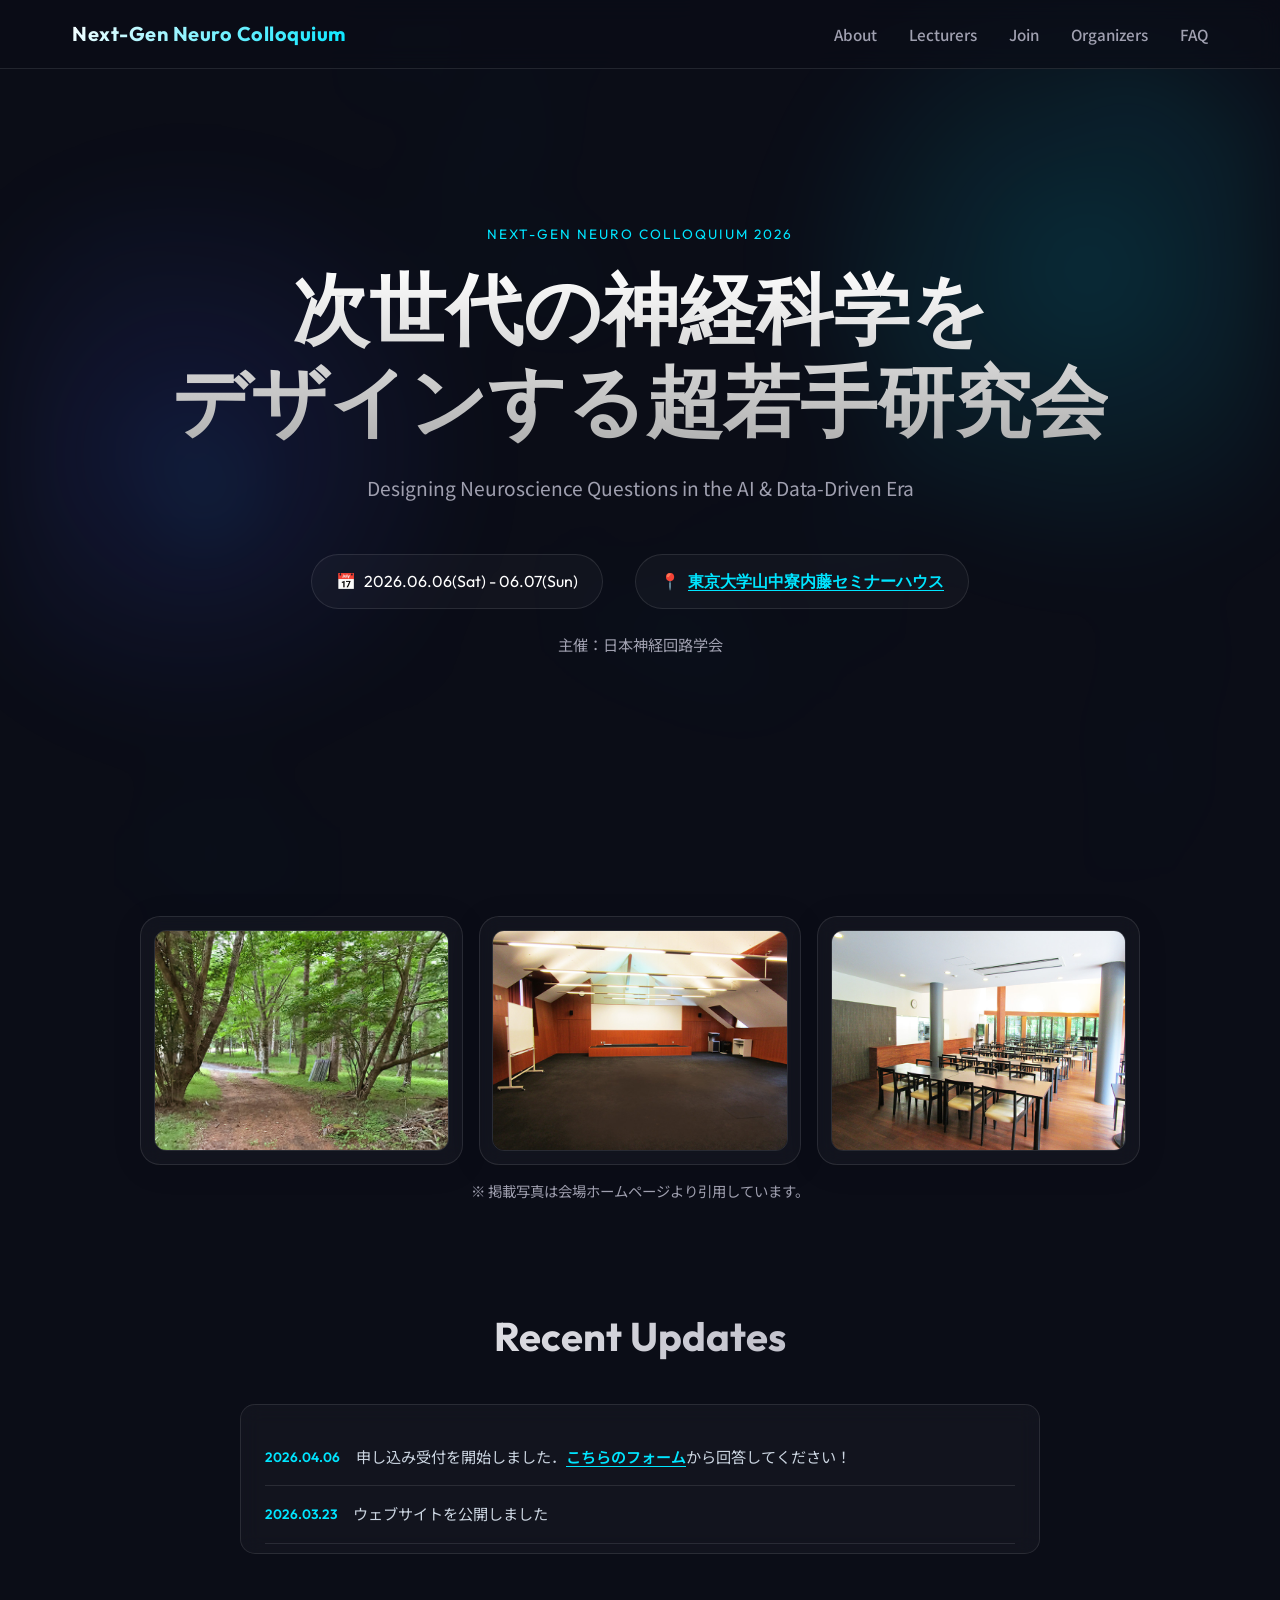
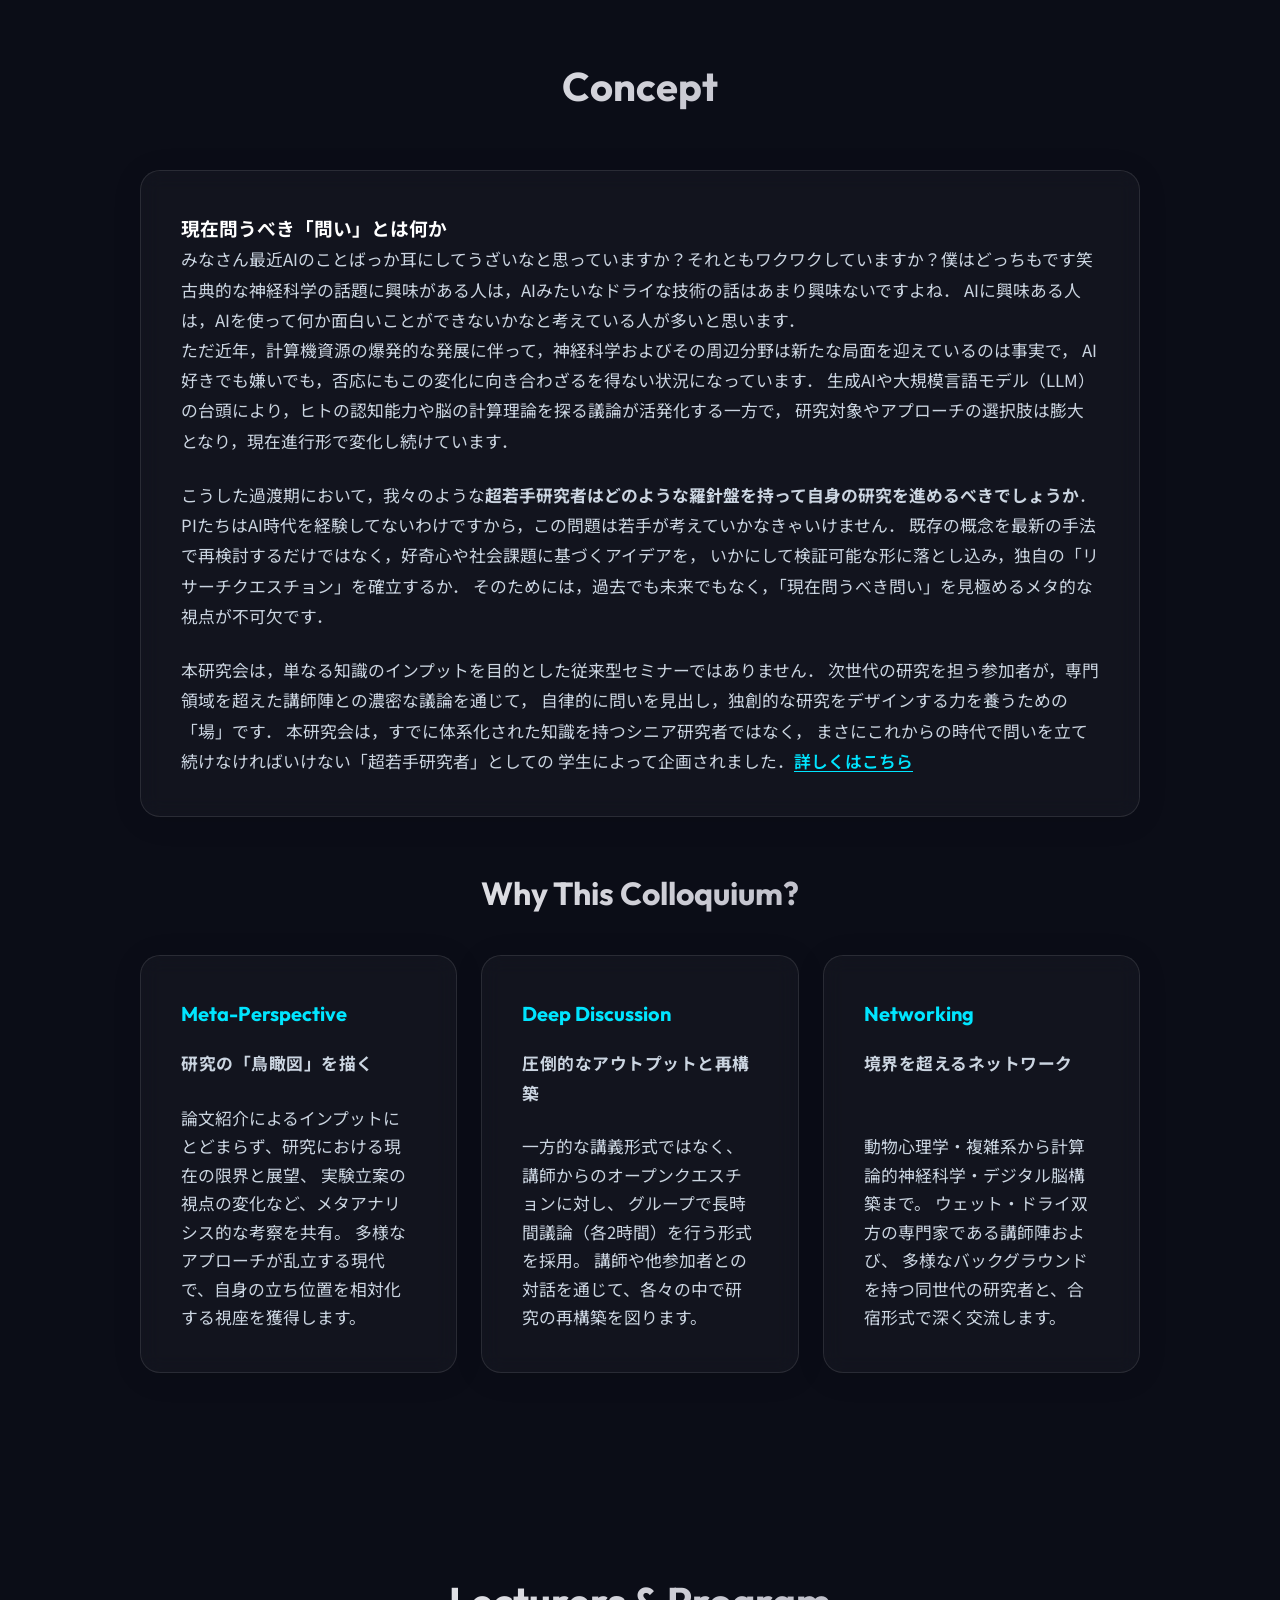
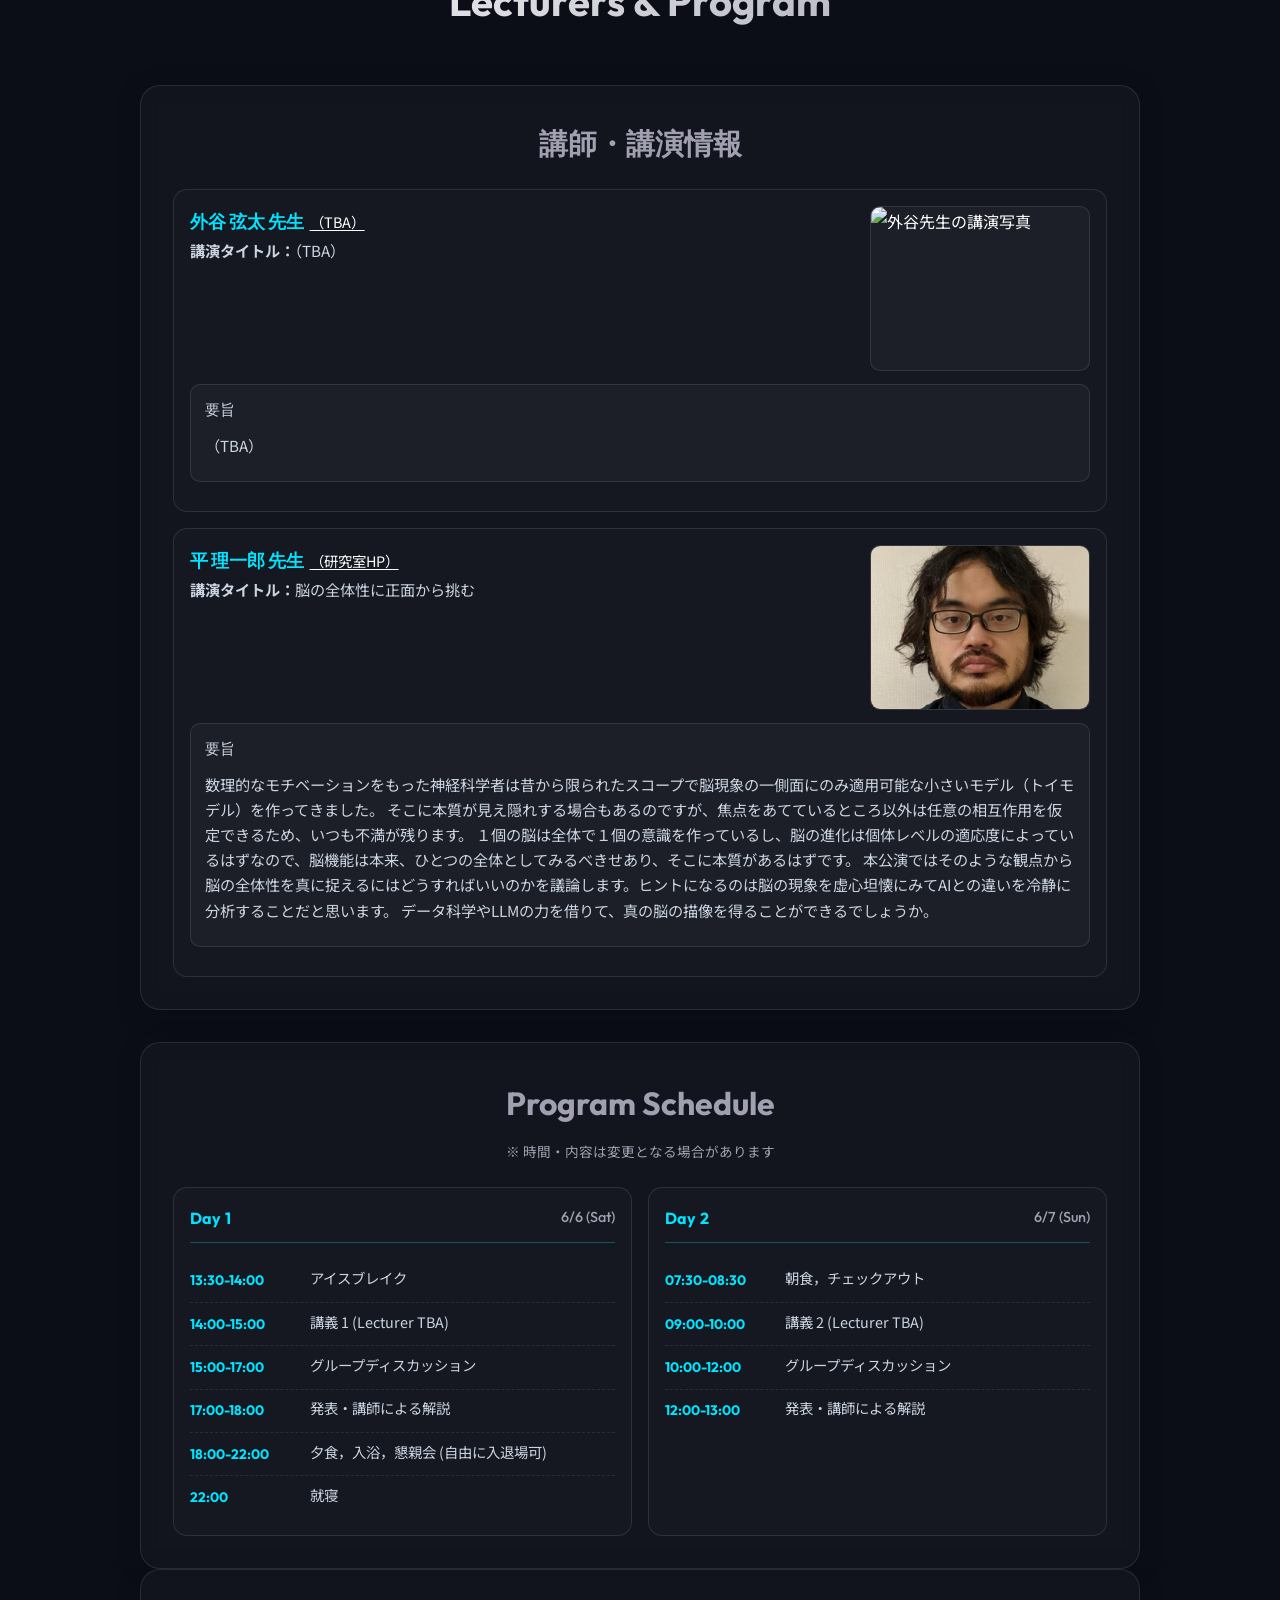
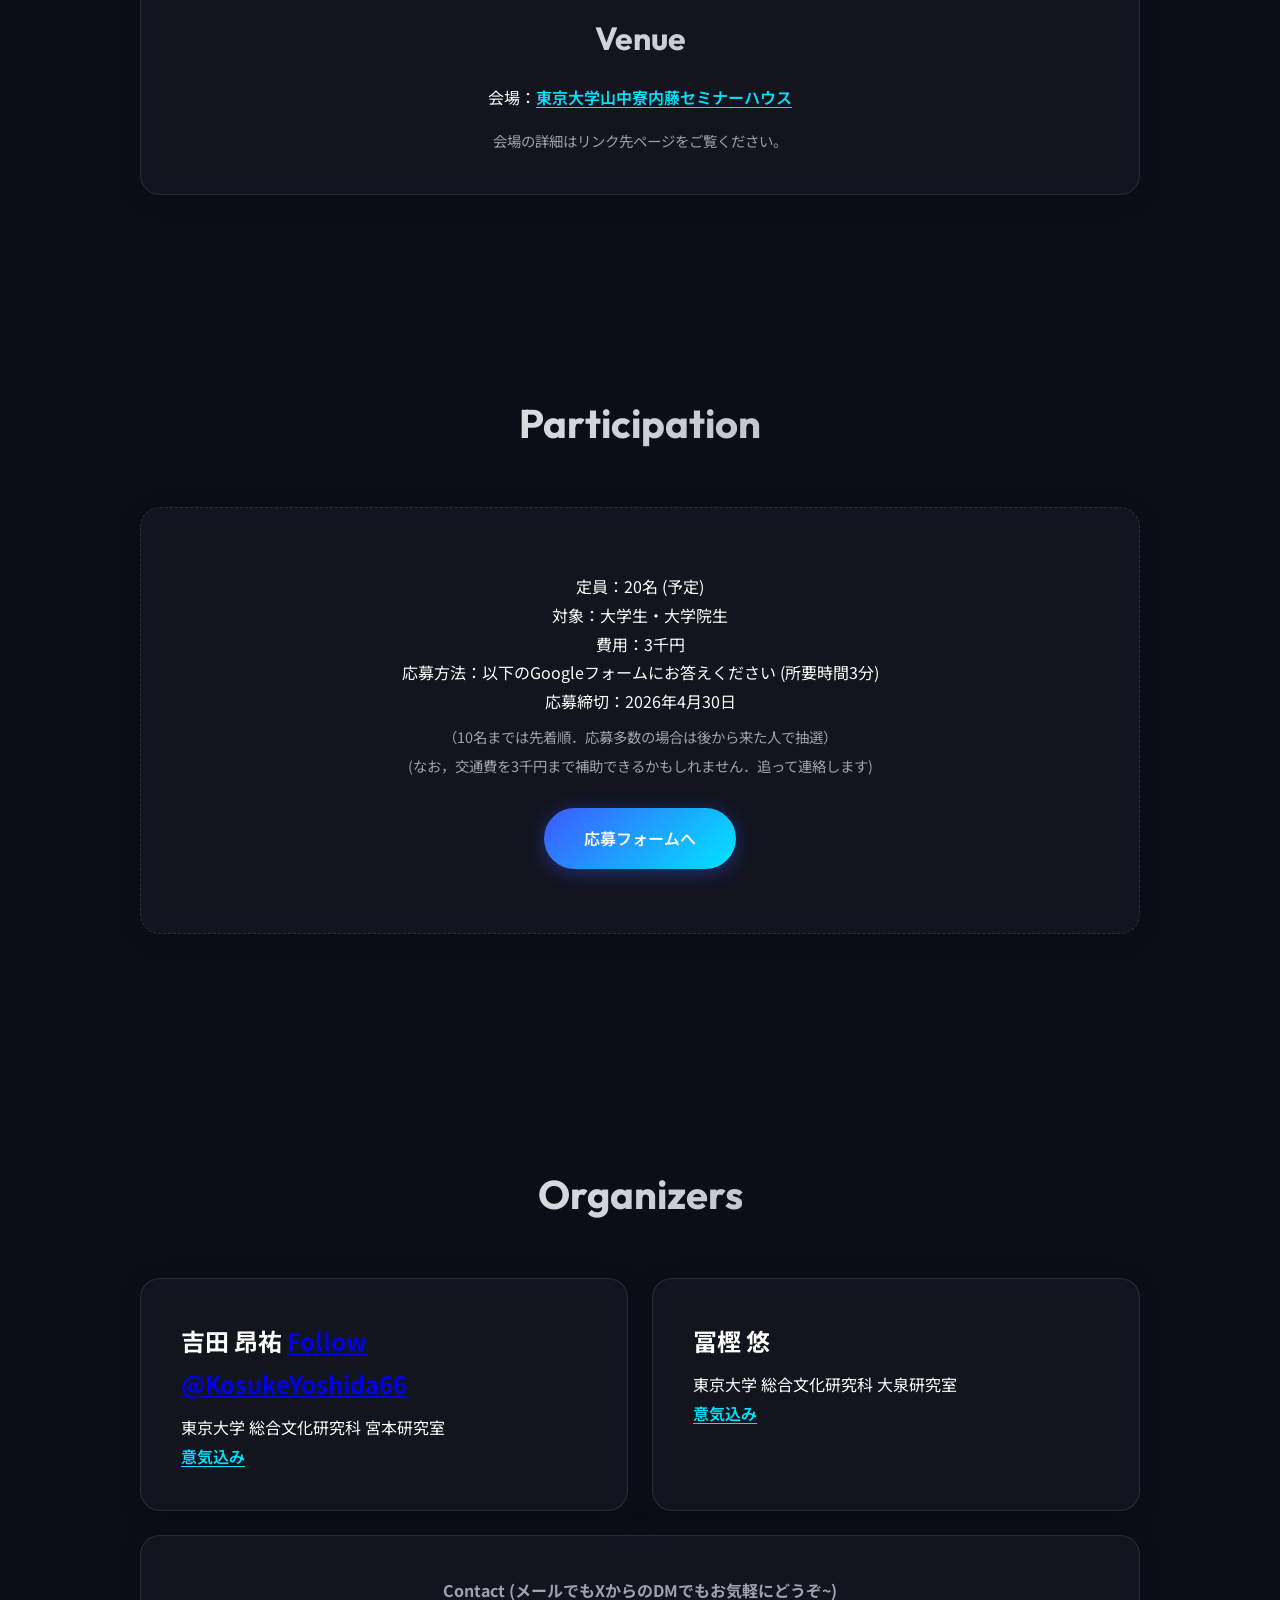
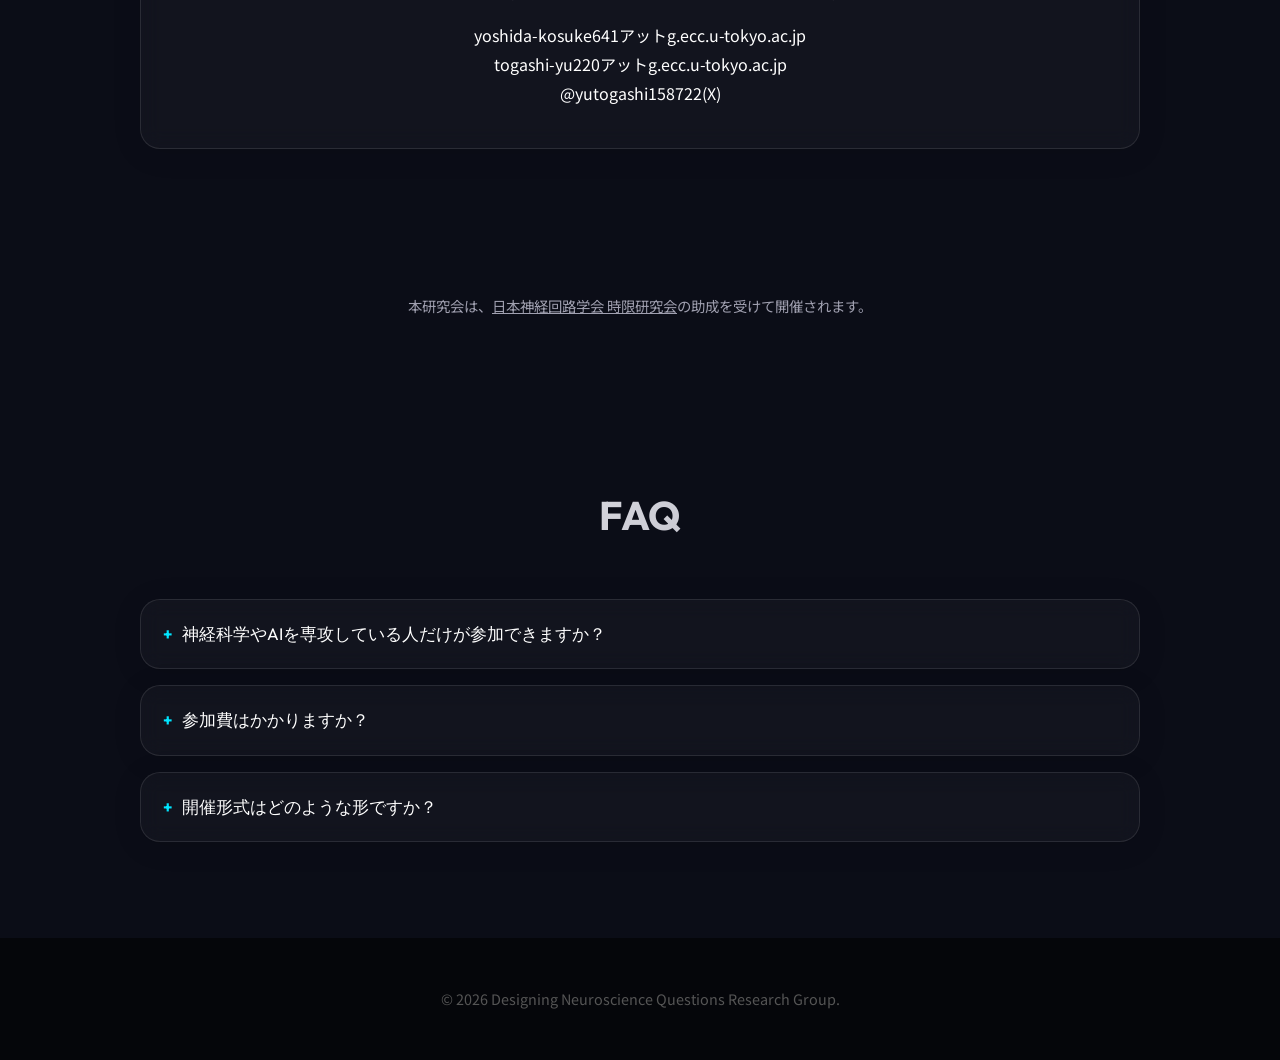
==== commit 718e5104: "Changed the description" ====
--- a/index.html
+++ b/index.html
@@ -4,8 +4,8 @@
 <head>
     <meta charset="UTF-8">
     <meta name="viewport" content="width=device-width, initial-scale=1.0">
-    <title>AI・データ駆動時代における神経科学の問いをデザインする若手研究会</title>
-    <meta name="description" content="AI・データ駆動時代における神経科学の問いをデザインする若手研究会。2026年6月6日-7日、東京大学山中寮内藤セミナーハウスにて開催。">
+    <title>次世代の神経科学をデザインする超若手研究会</title>
+    <meta name="description" content="次世代の神経科学をデザインする超若手研究会。2026年6月6日-7日、東京大学山中寮内藤セミナーハウスにて開催。">
     <meta name="robots" content="noindex, nofollow">
 
     <!-- Fonts -->
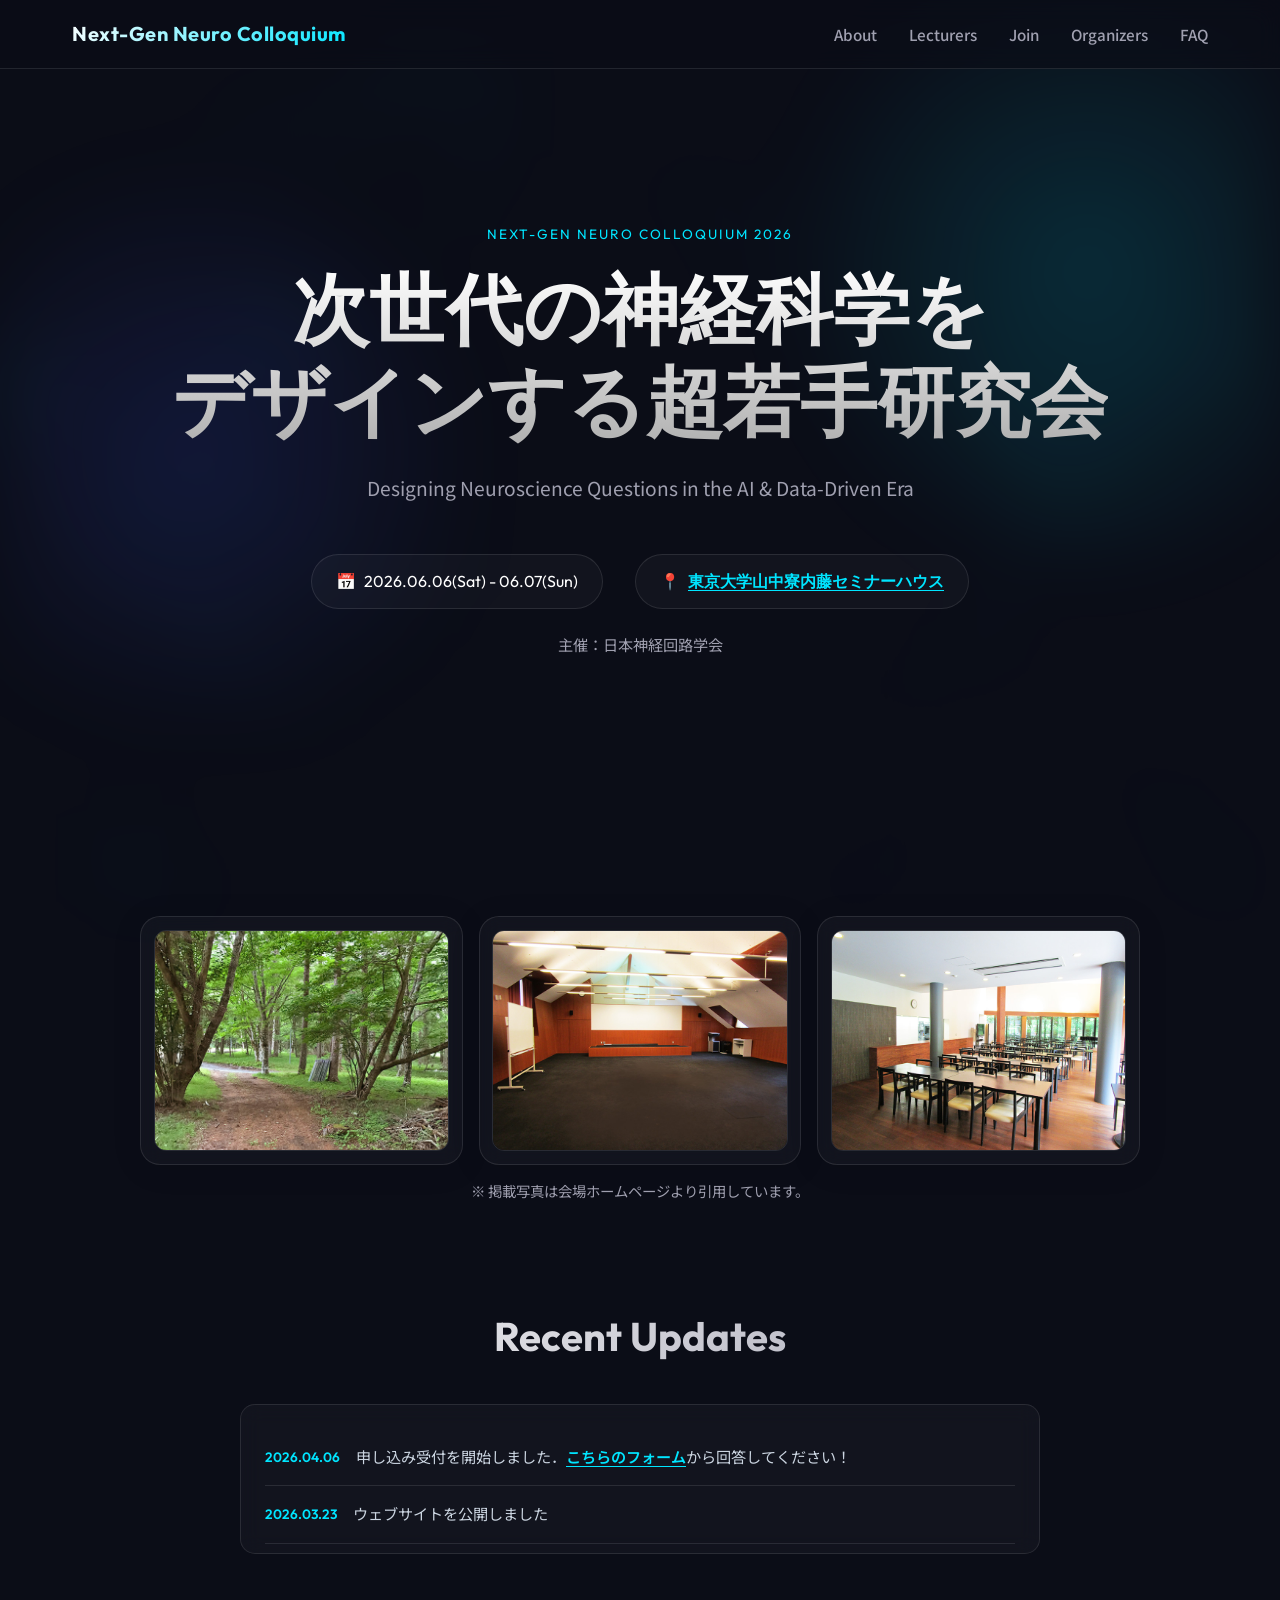
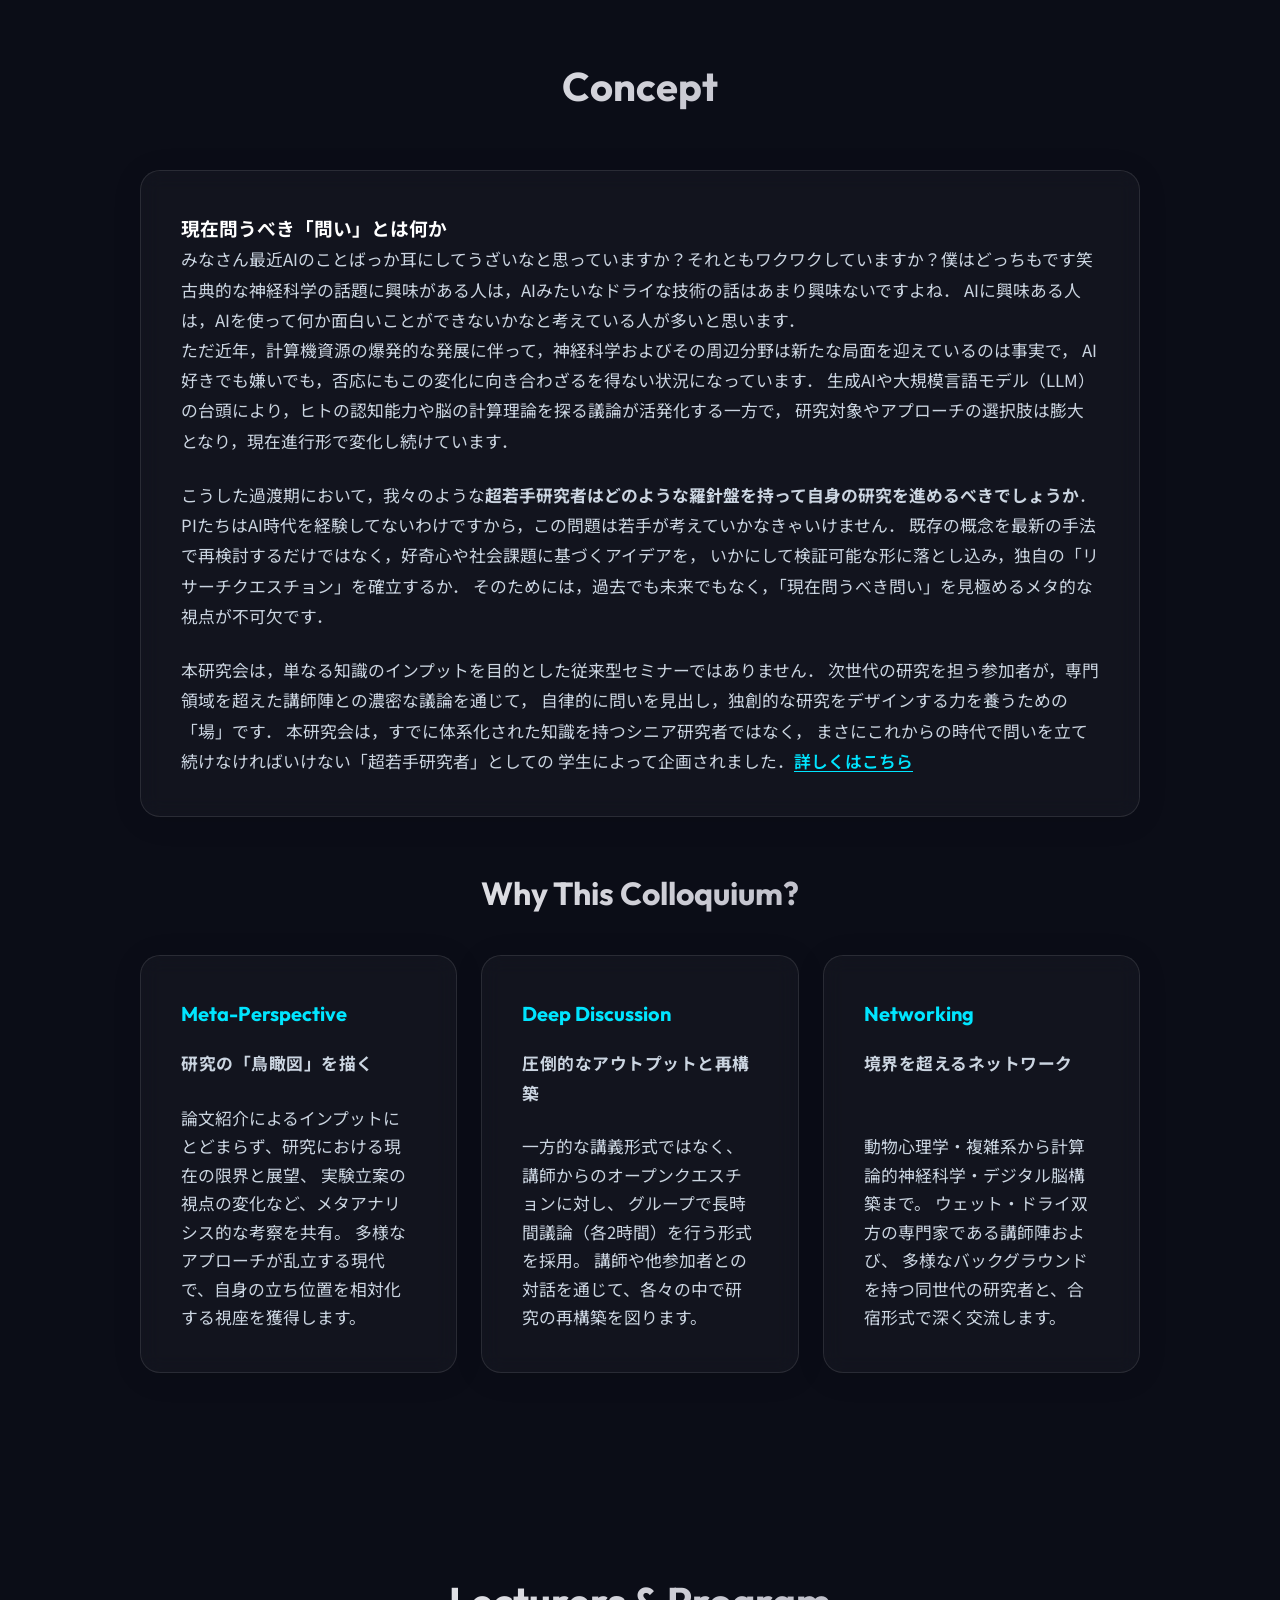
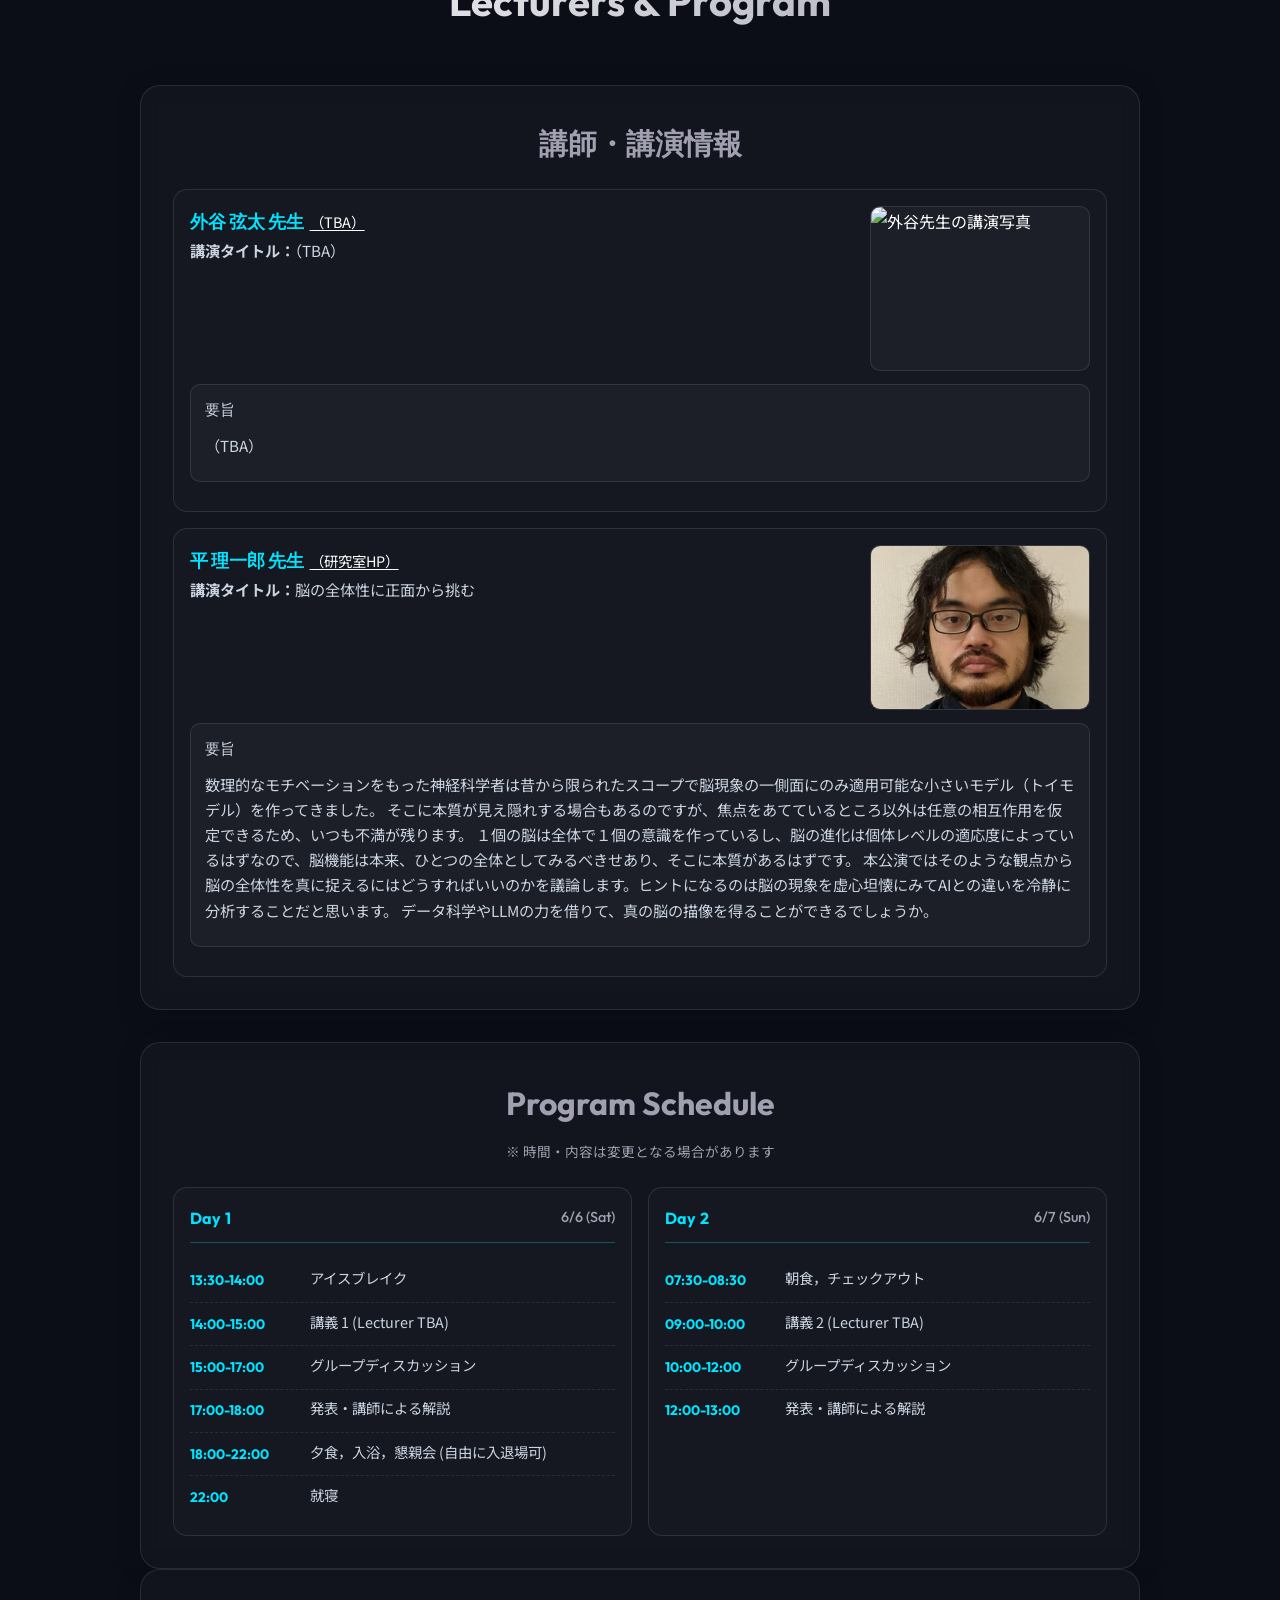
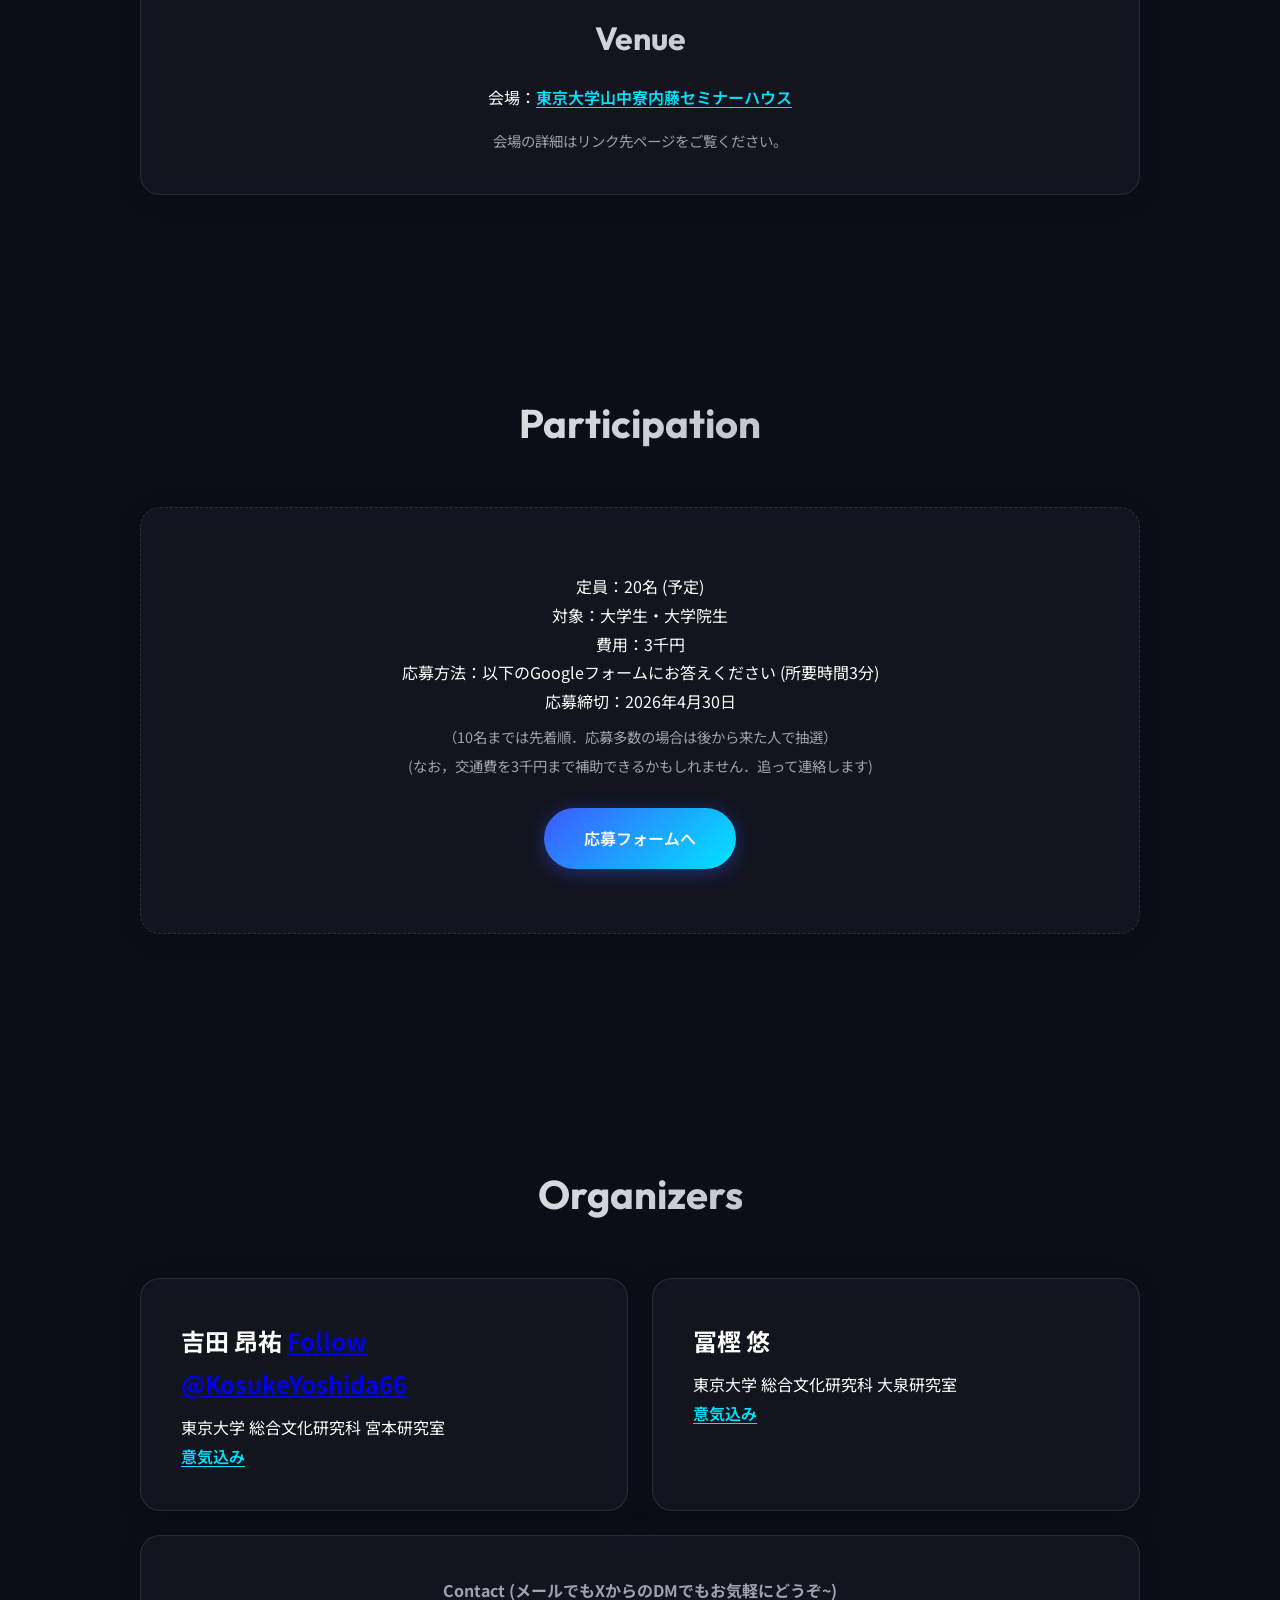
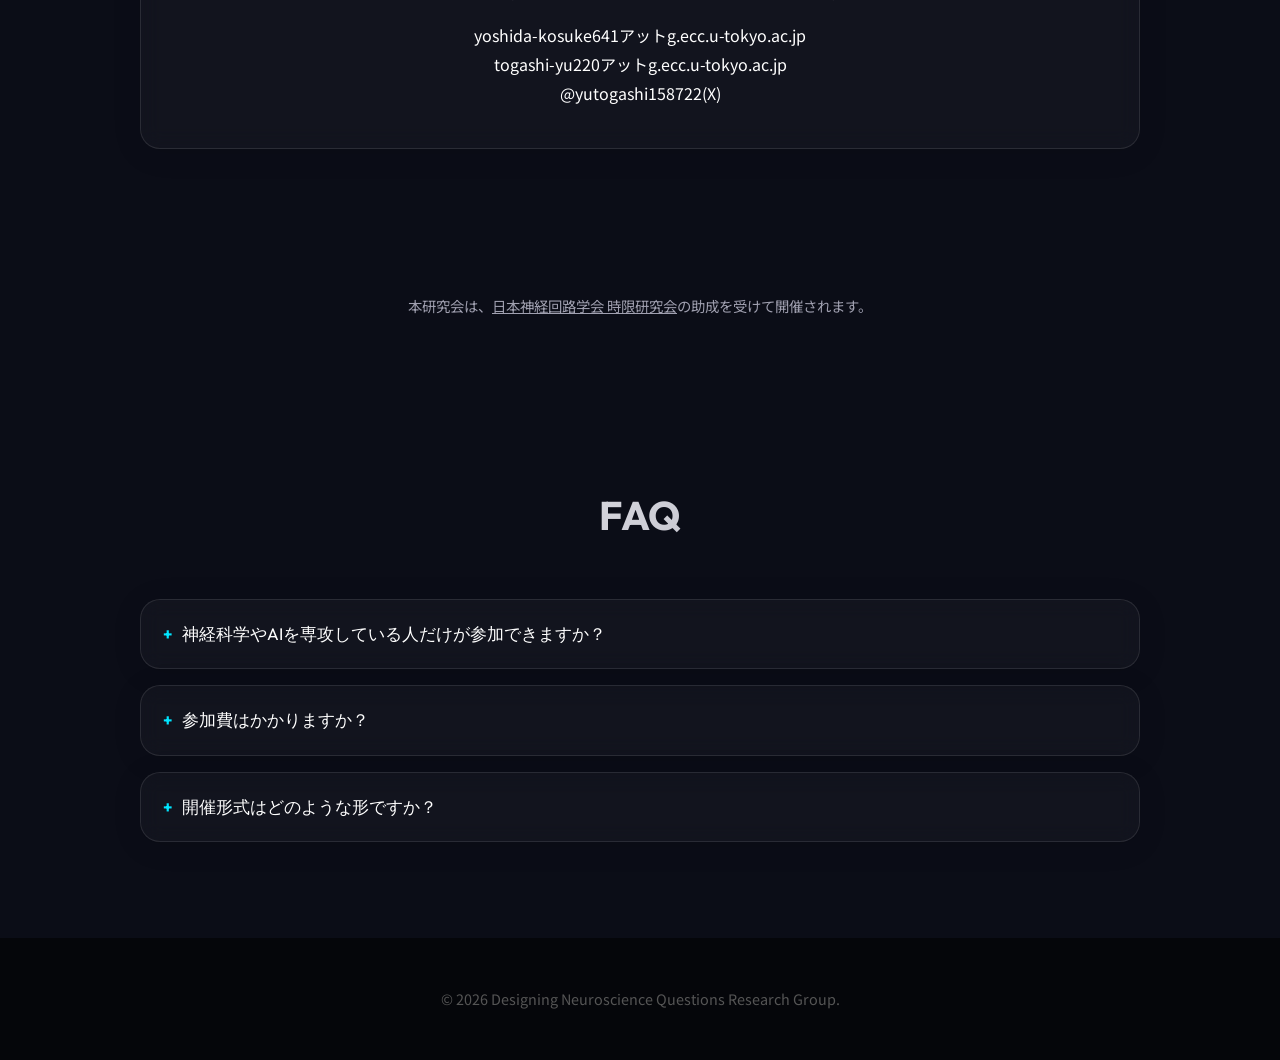
==== commit 84cf61b6: "deleted noindex tag" ====
--- a/index.html
+++ b/index.html
@@ -6,7 +6,7 @@
     <meta name="viewport" content="width=device-width, initial-scale=1.0">
     <title>次世代の神経科学をデザインする超若手研究会</title>
     <meta name="description" content="次世代の神経科学をデザインする超若手研究会。2026年6月6日-7日、東京大学山中寮内藤セミナーハウスにて開催。">
-    <meta name="robots" content="noindex, nofollow">
+    <!-- <meta name="robots" content="noindex, nofollow"> -->
 
     <!-- Fonts -->
     <link rel="preconnect" href="https://fonts.googleapis.com">
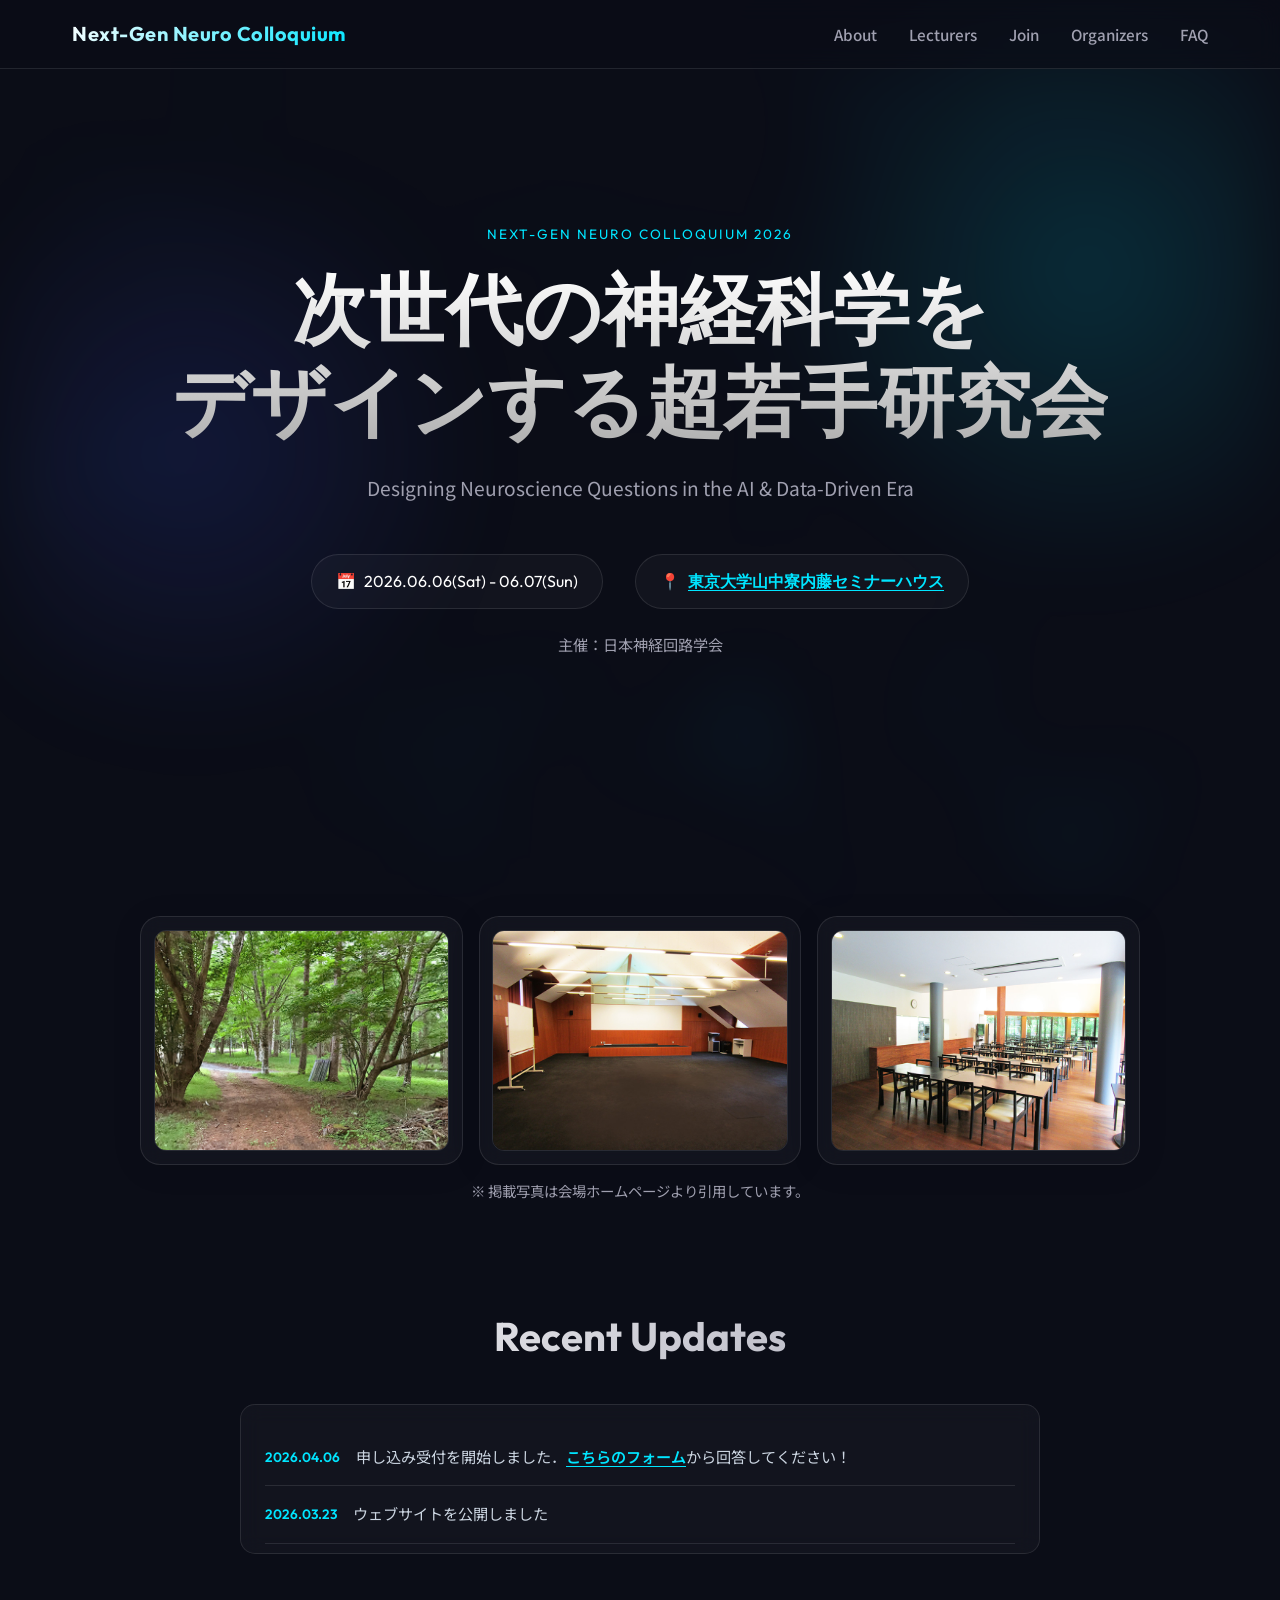
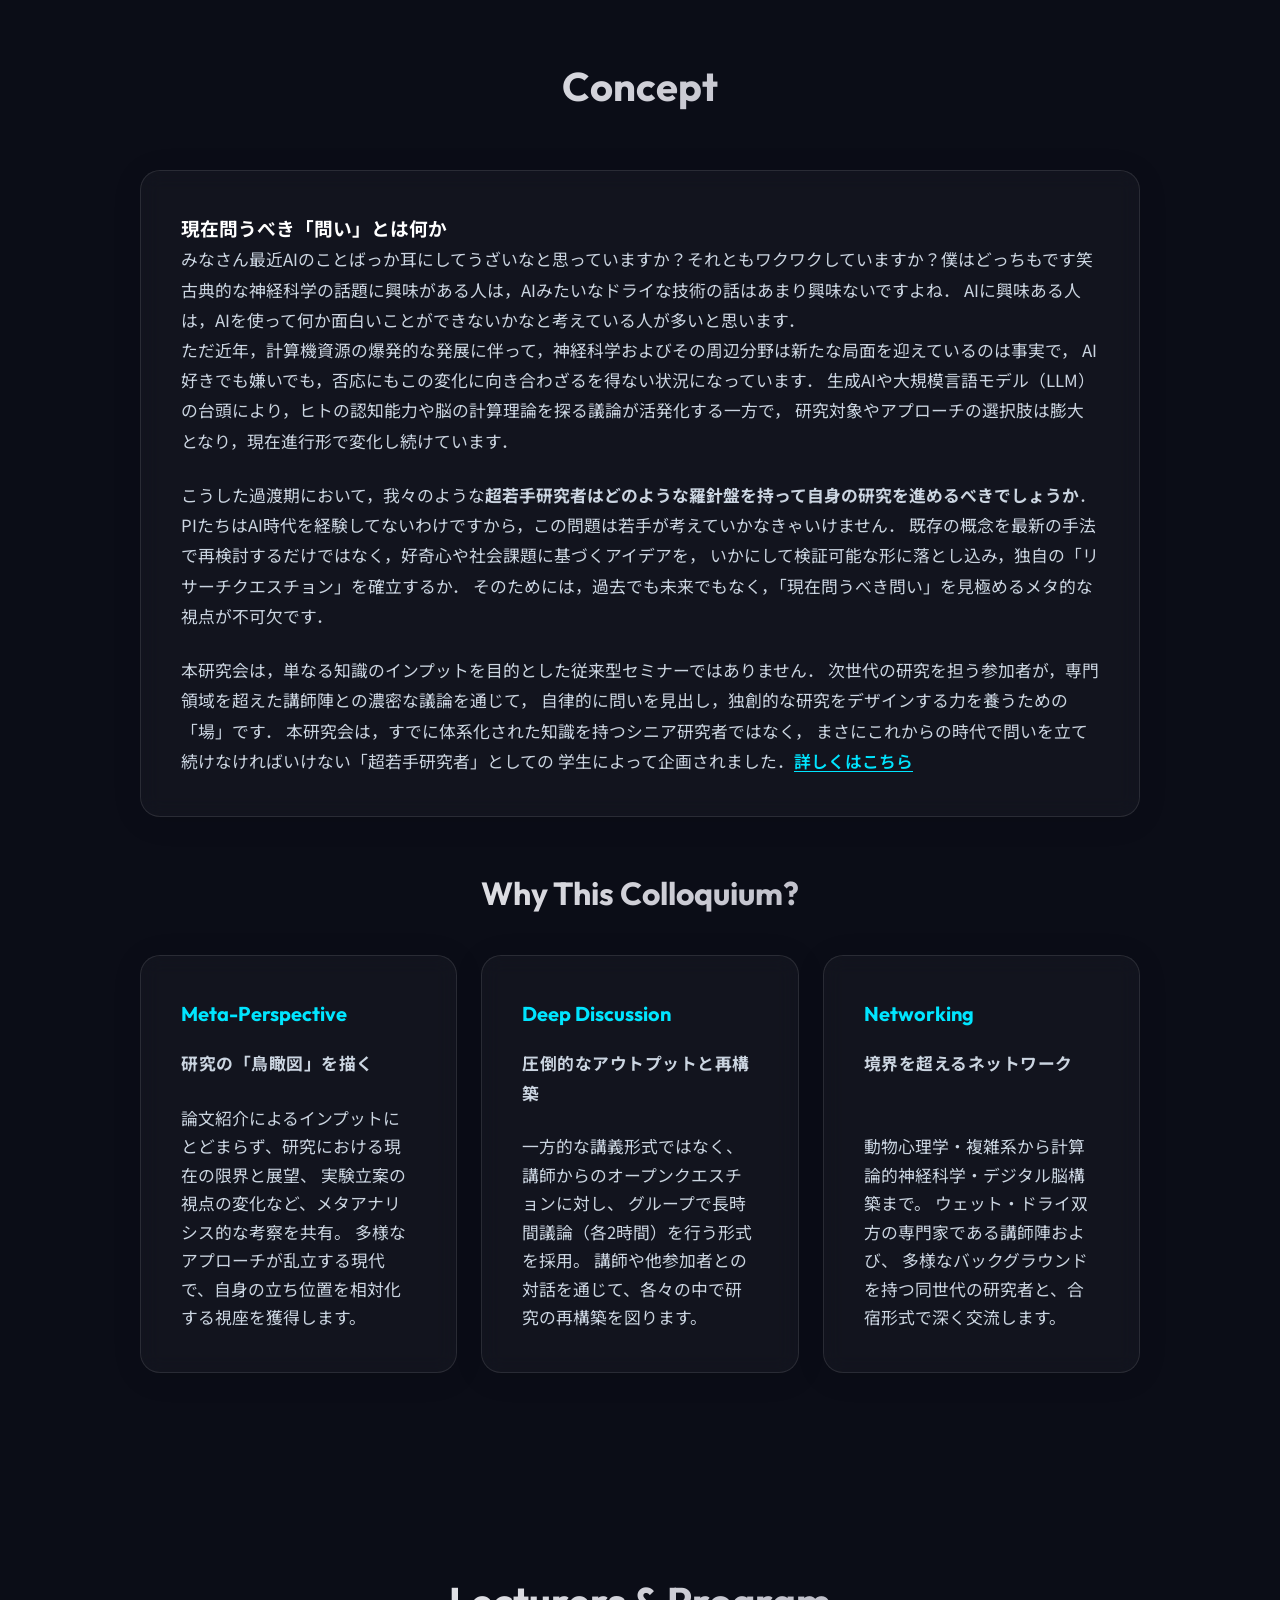
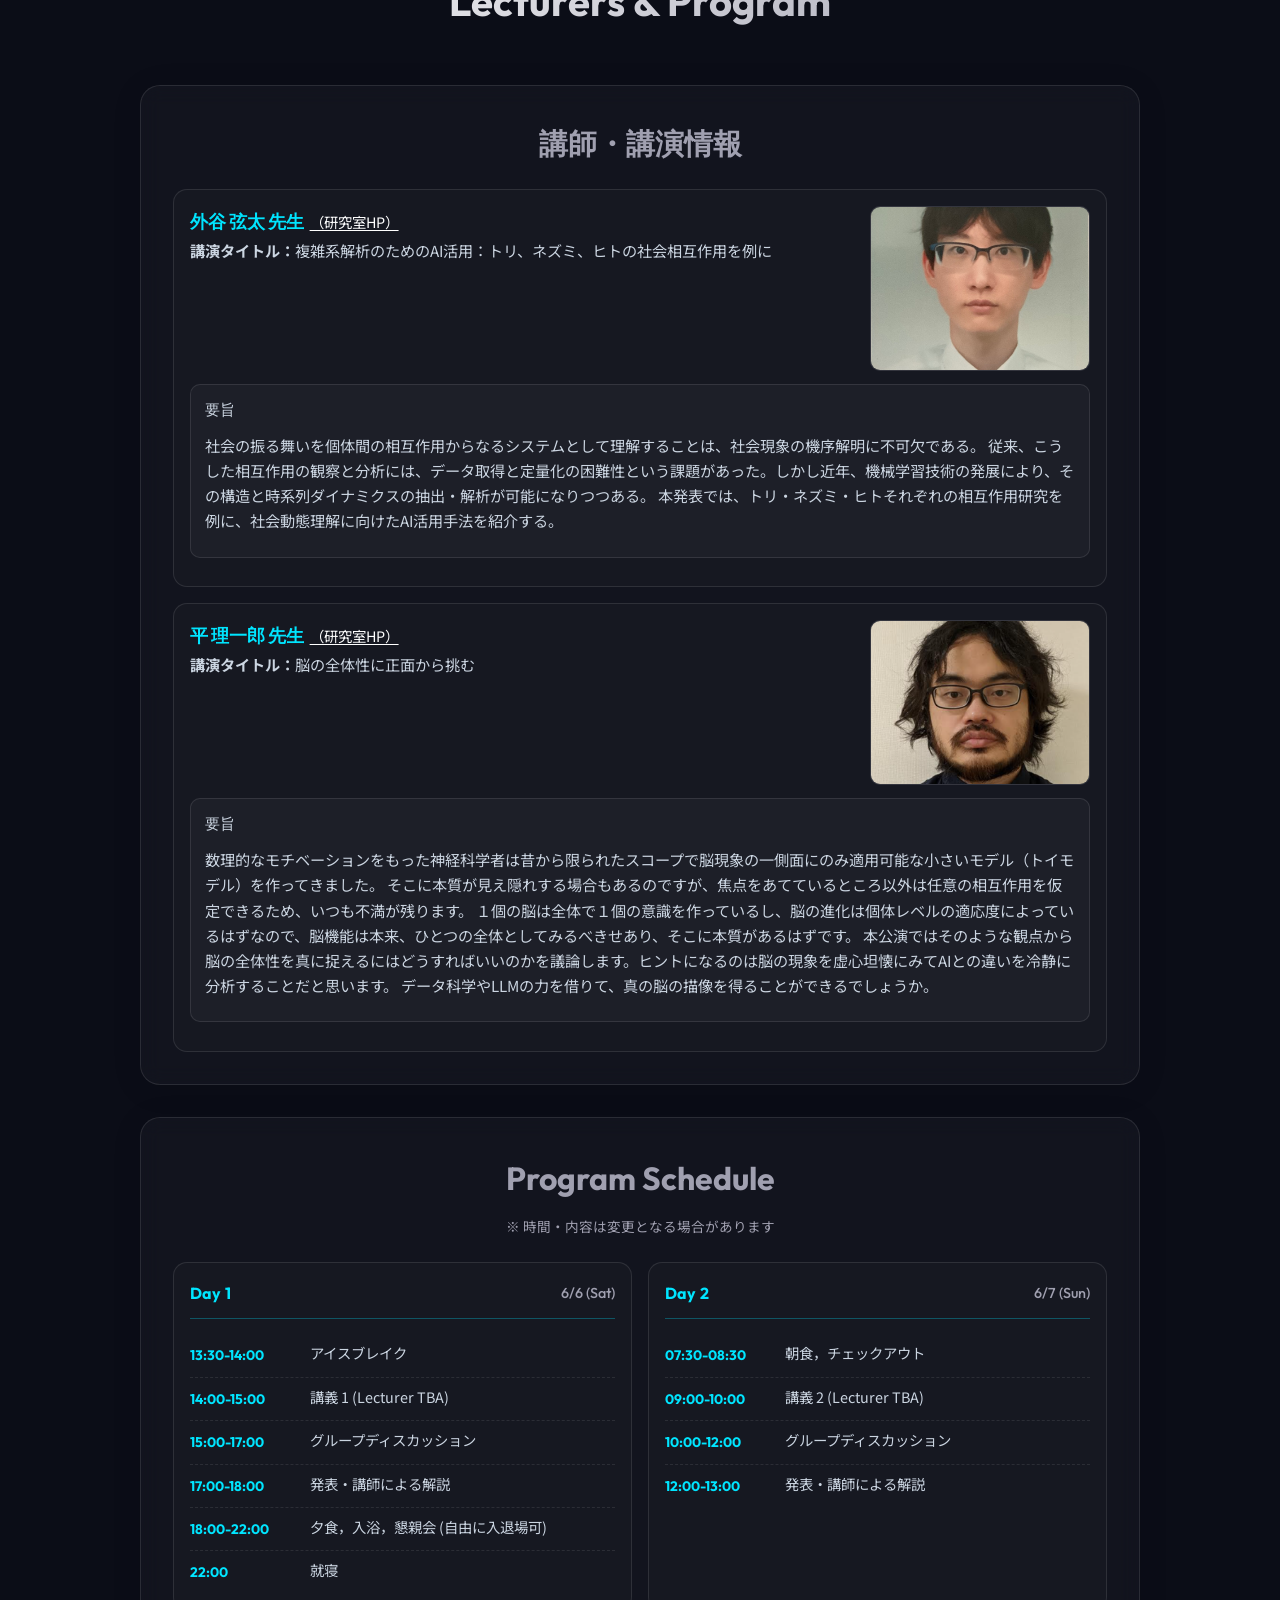
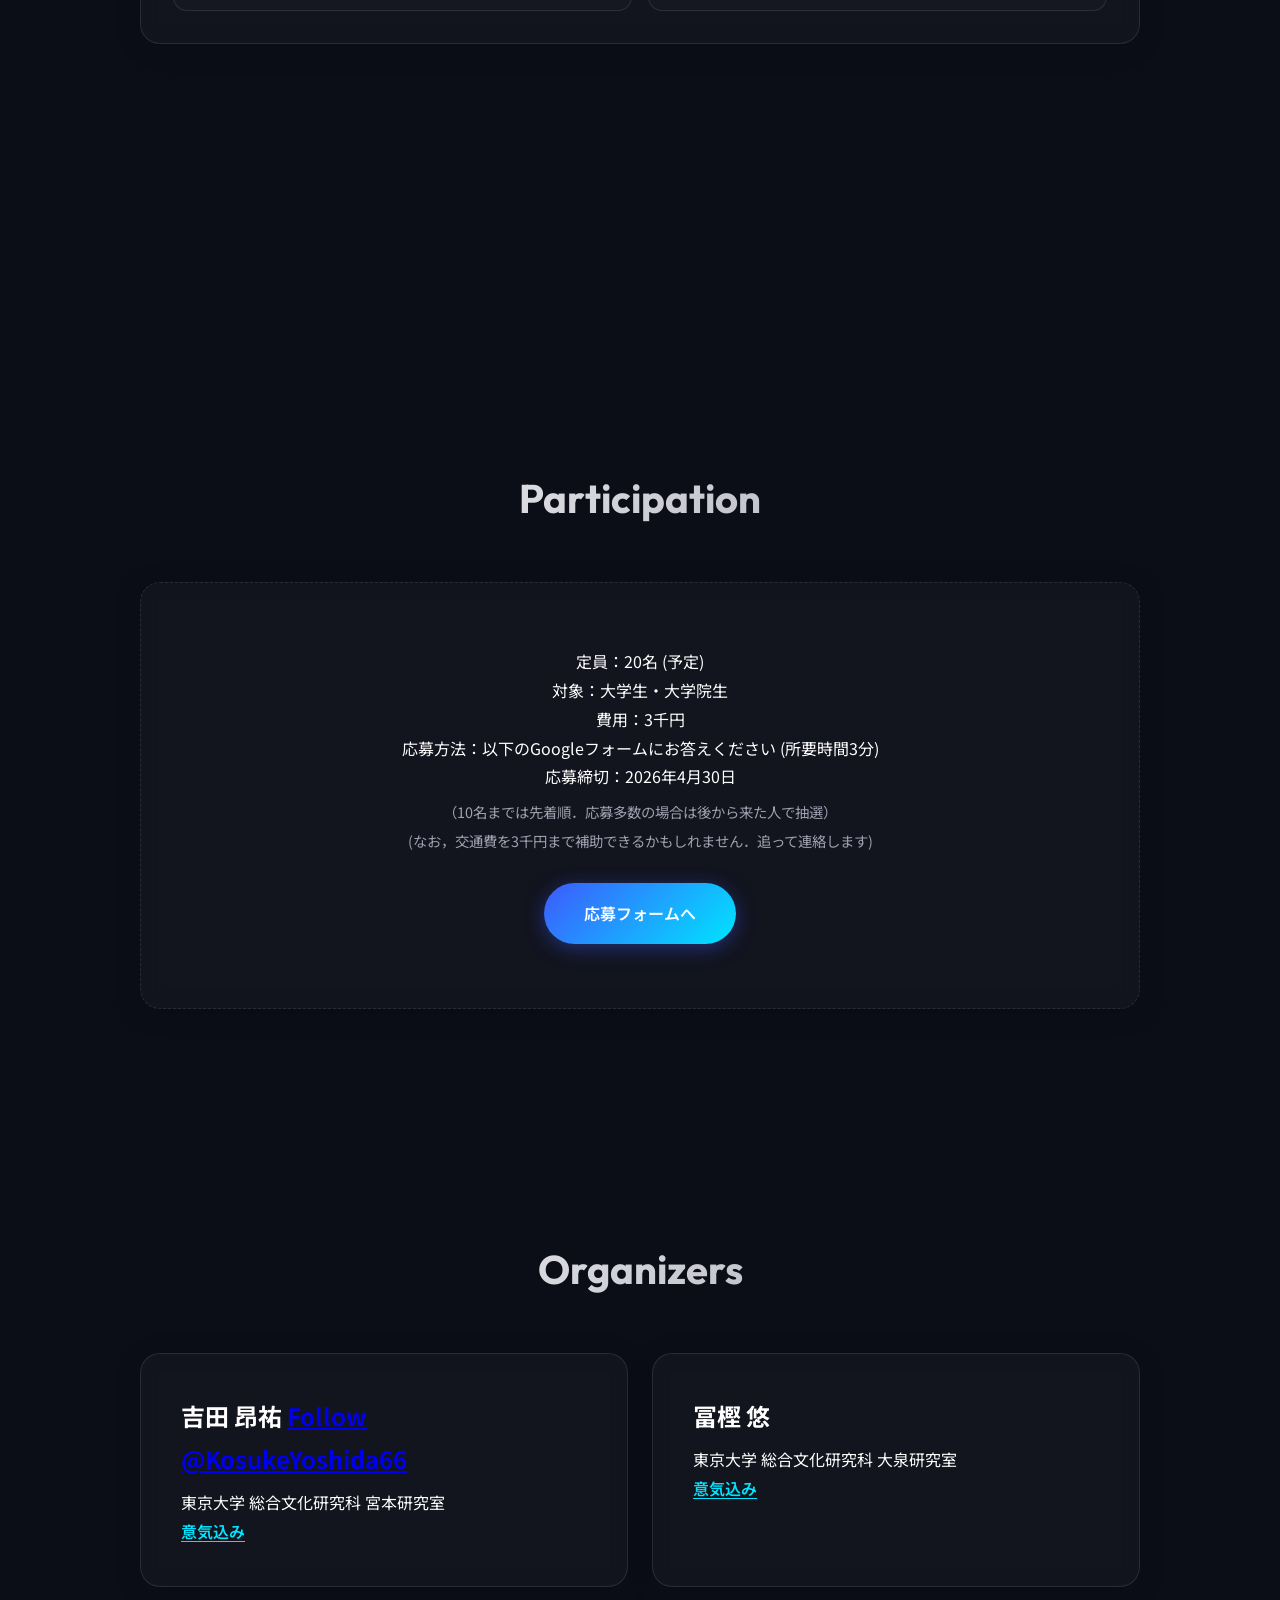
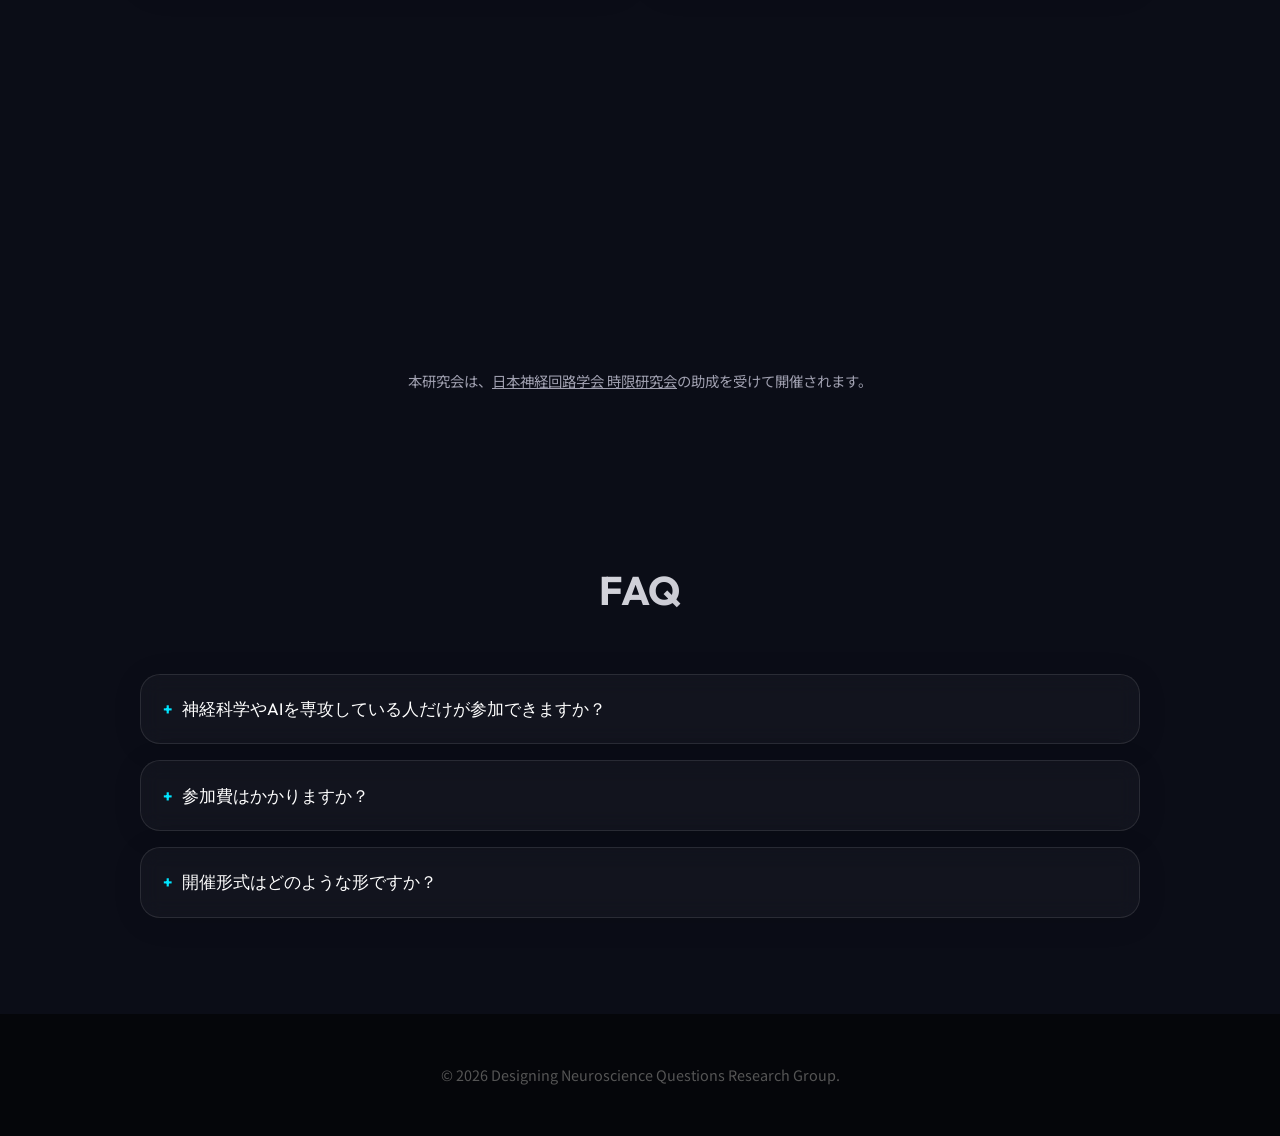
==== commit d8754df4: "added the lecturers' info" ====
--- a/index.html
+++ b/index.html
@@ -172,15 +172,17 @@
                                 <div class="lecture-head">
                                     <div class="lecture-name-row">
                                         <h4 class="lecture-name">外谷 弦太 先生</h4>
-                                        <a href="#" class="lecture-hp-link">（TBA）</a>
+                                        <a href="https://researchmap.jp/toyagenta" class="lecture-hp-link">（研究室HP）</a>
                                     </div>
-                                    <p><strong>講演タイトル：</strong>（TBA）</p>
-                                </div>
-                                <img src="images/lecturers/sotoya.jpg" alt="外谷先生の講演写真" loading="lazy" class="lecture-photo">
+                                    <p><strong>講演タイトル：</strong>複雑系解析のためのAI活用：トリ、ネズミ、ヒトの社会相互作用を例に</p>
+                                </div>
+                                <img src="images/lecturers/face.jpeg" alt="外谷先生の講演写真" loading="lazy" class="lecture-photo">
                             </div>
                             <div class="abstract-block">
                                 <p class="abstract-label">要旨</p>
-                                <p class="abstract-text">（TBA）</p>
+                                <p class="abstract-text">社会の振る舞いを個体間の相互作用からなるシステムとして理解することは、社会現象の機序解明に不可欠である。
+                                    従来、こうした相互作用の観察と分析には、データ取得と定量化の困難性という課題があった。しかし近年、機械学習技術の発展により、その構造と時系列ダイナミクスの抽出・解析が可能になりつつある。
+                                    本発表では、トリ・ネズミ・ヒトそれぞれの相互作用研究を例に、社会動態理解に向けたAI活用手法を紹介する。</p>
                             </div>
                         </article>
                         <article class="lecture-item">
@@ -343,7 +345,7 @@
                     </details>
                     <details class="glass-card faq-item fade-in-observe">
                         <summary>参加費はかかりますか？</summary>
-                        <p>参加費は3千円です。ただ、交通費を3千円まで補助できるかもしれません。</p>
+                        <p>参加費は3千円 (+現地までの交通費) です。ただ、交通費は3千円まで補助できるかもしれません。</p>
                     </details>
                     <details class="glass-card faq-item fade-in-observe">
                         <summary>開催形式はどのような形ですか？</summary>
